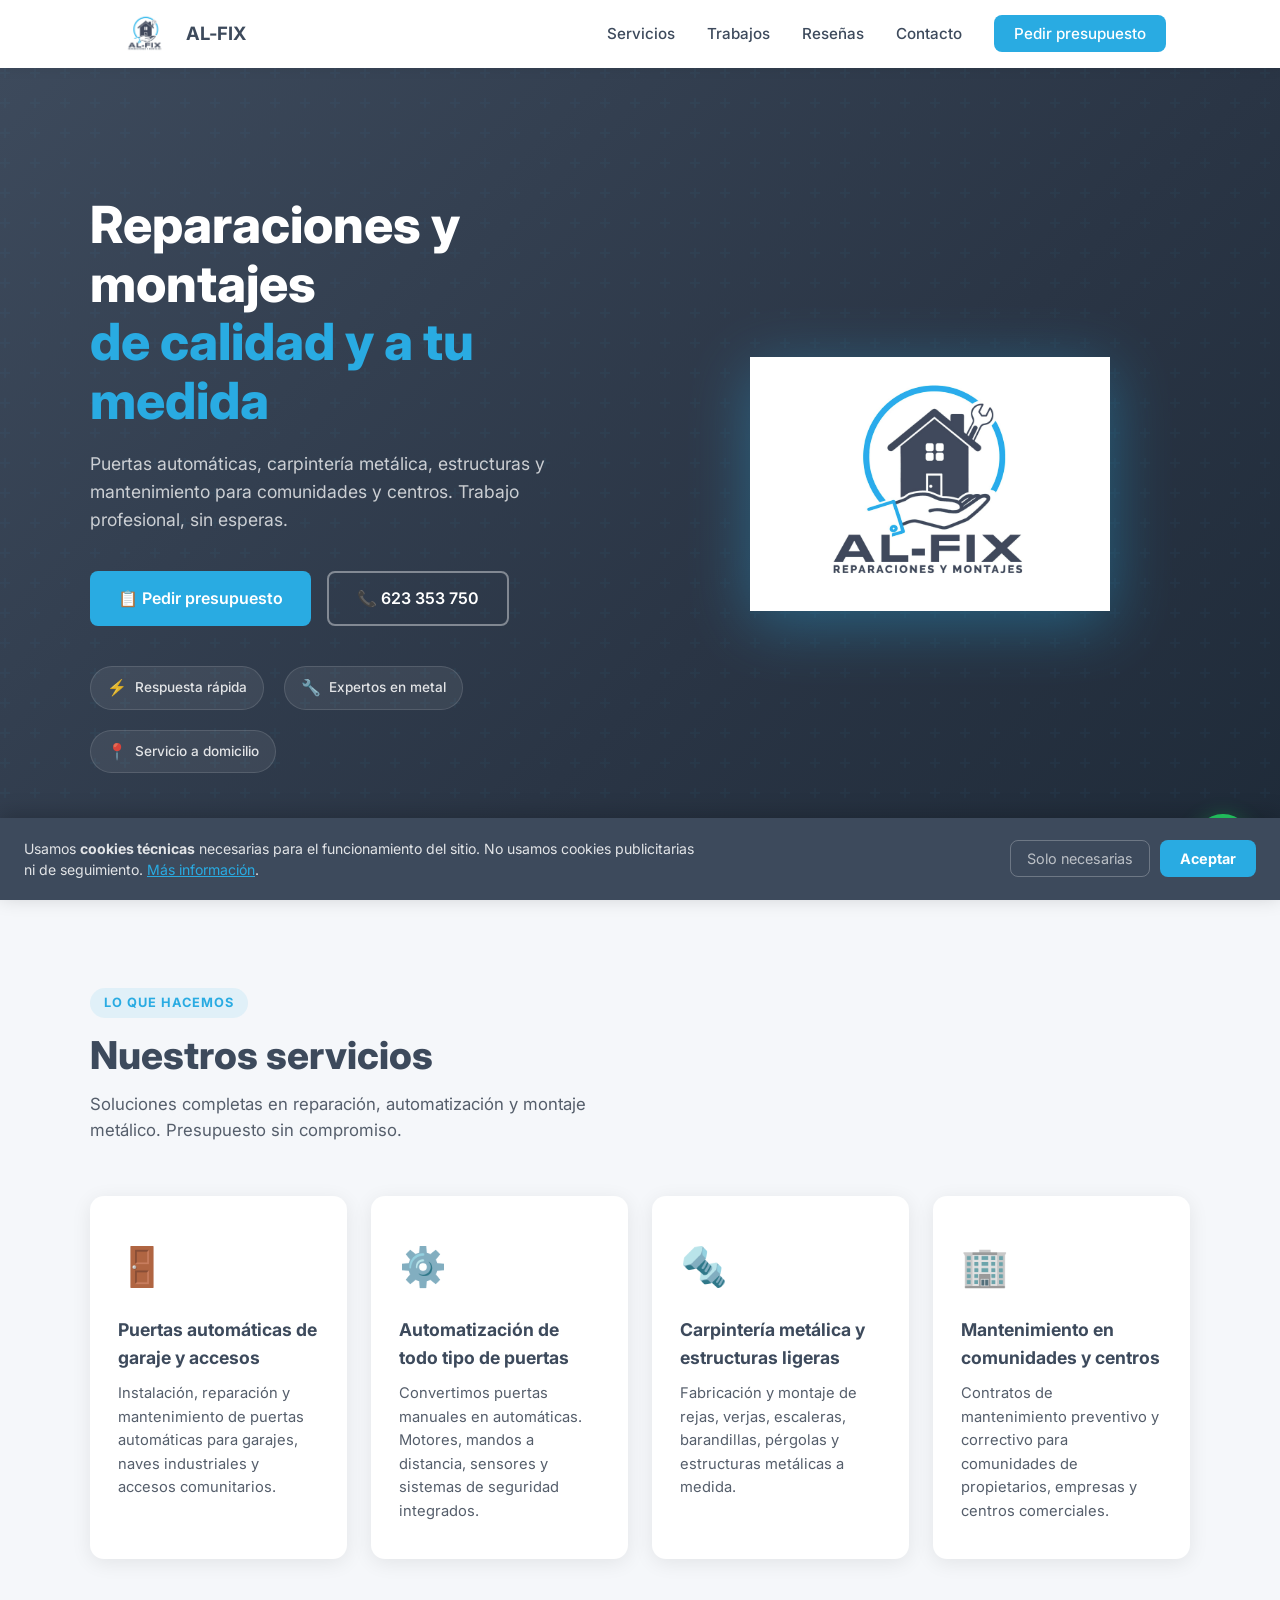
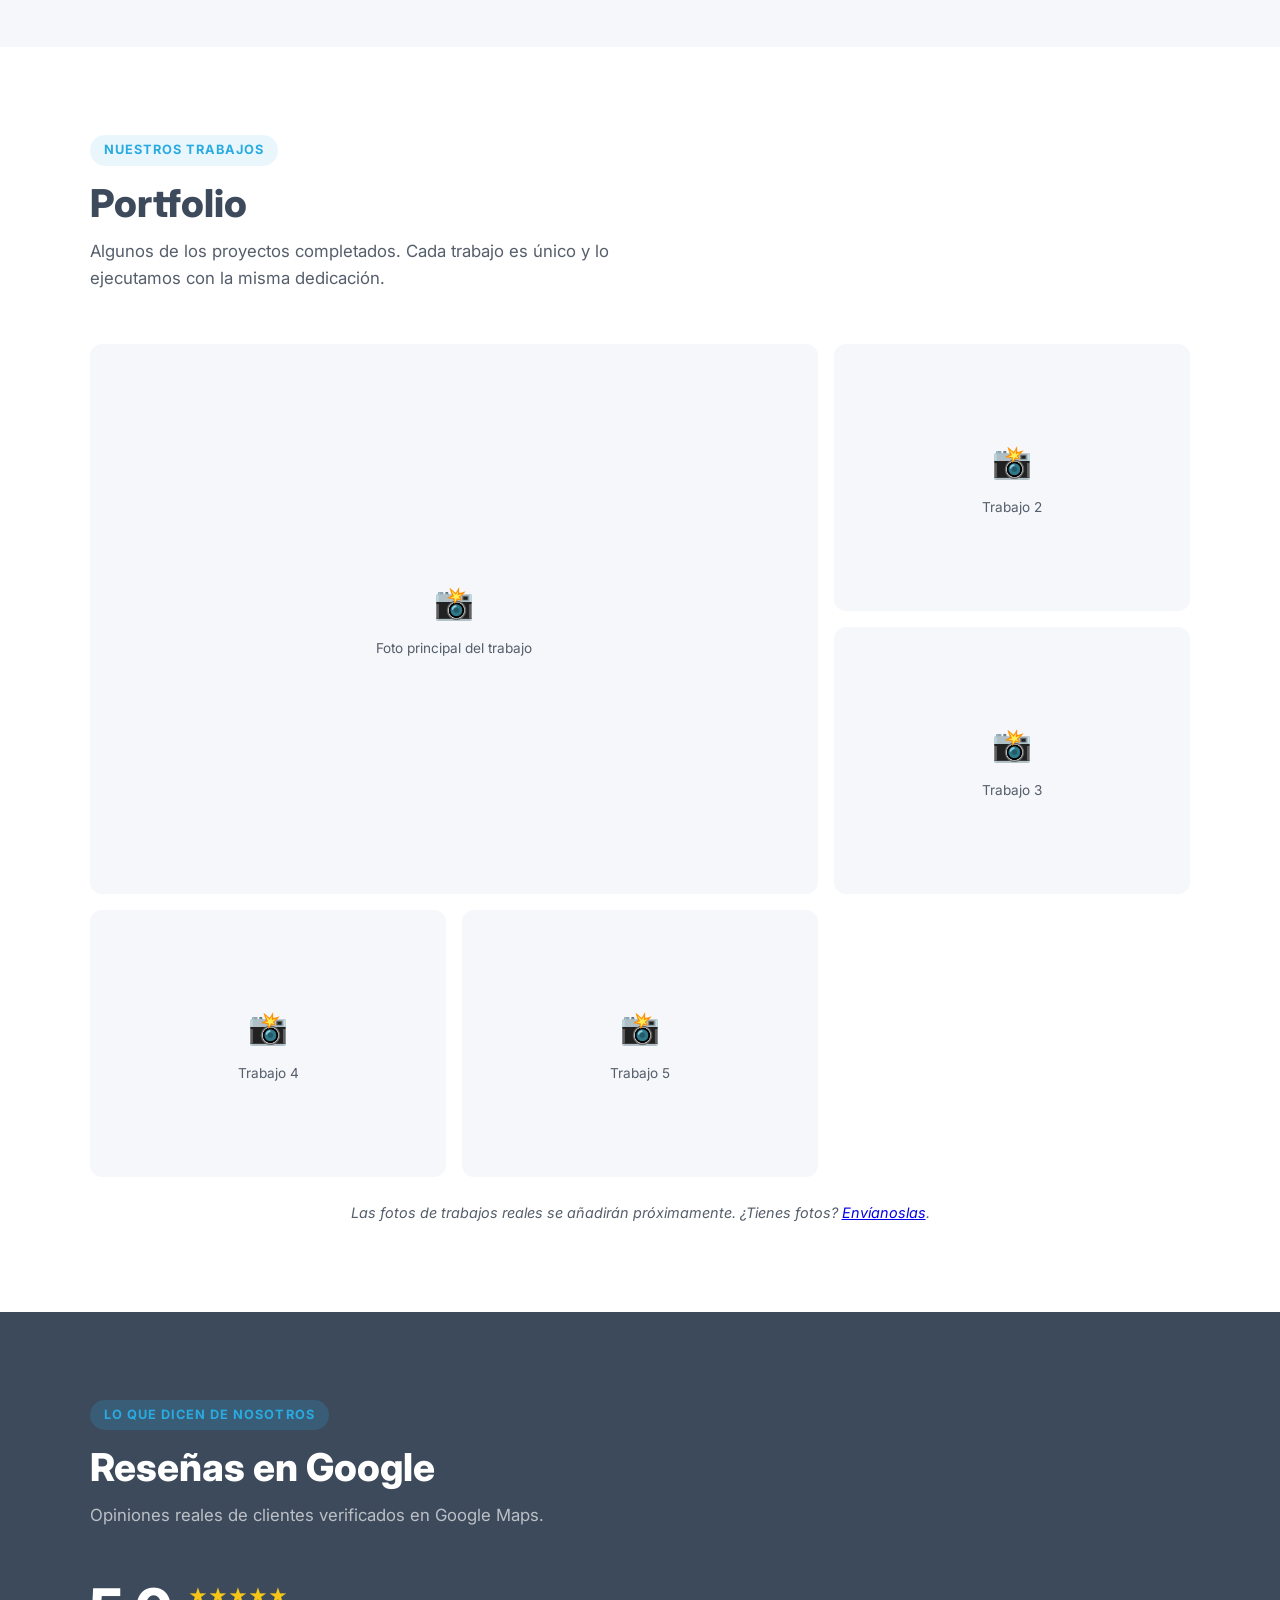
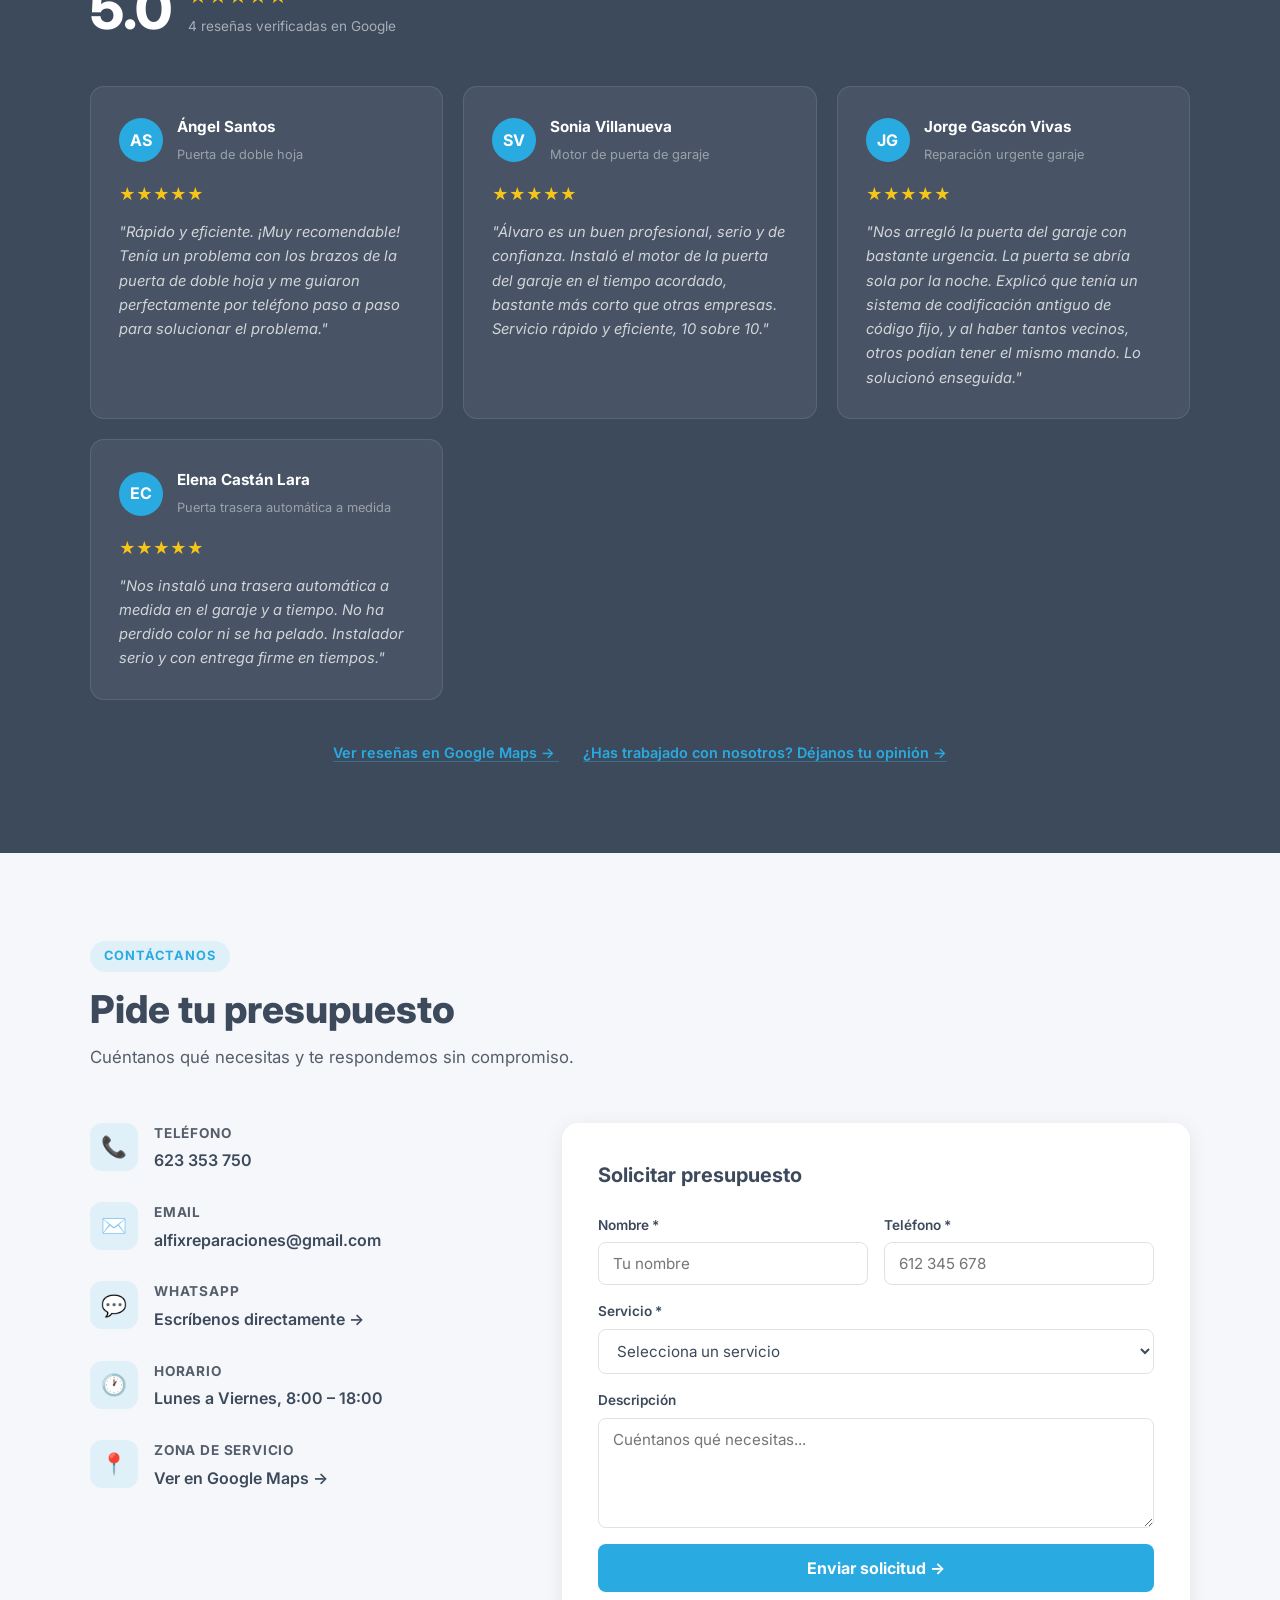
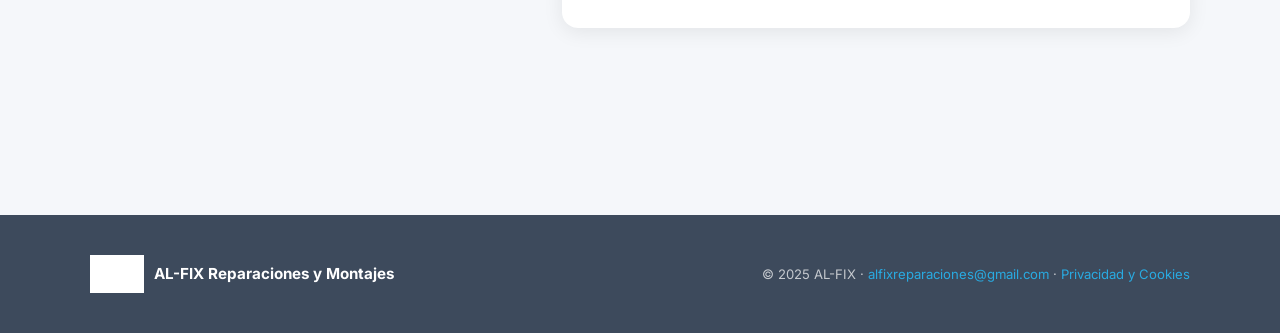
==== index.html @ b4931e74 "Add WhatsApp floating button and contact entry Botón verde flotante (bottom-right) con tooltip al ho" ====
<!DOCTYPE html>
<html lang="es">
<head>
  <meta charset="UTF-8" />
  <meta name="viewport" content="width=device-width, initial-scale=1.0" />
  <meta name="description" content="AL-FIX Reparaciones y Montajes — Puertas automáticas, carpintería metálica, automatización y mantenimiento. Servicio rápido y profesional. Llama al 623 353 750." />
  <title>AL-FIX Reparaciones y Montajes</title>

  <!-- Favicon provisional -->
  <link rel="icon" type="image/svg+xml" href="data:image/svg+xml,<svg xmlns='http://www.w3.org/2000/svg' viewBox='0 0 32 32'><rect width='32' height='32' rx='8' fill='%2329ABE2'/><text y='24' x='4' font-size='22' font-family='sans-serif' font-weight='bold' fill='white'>A</text></svg>">

  <link rel="preconnect" href="https://fonts.googleapis.com">
  <link rel="preconnect" href="https://fonts.gstatic.com" crossorigin>
  <link href="https://fonts.googleapis.com/css2?family=Inter:wght@400;500;600;700;800&display=swap" rel="stylesheet">

  <link rel="stylesheet" href="assets/css/styles.css" />
</head>
<body>

  <!-- ===================== HEADER / NAV ===================== -->
  <header>
    <nav>
      <a href="#" class="nav-logo" aria-label="AL-FIX inicio">
        <img src="assets/img/logo.png" alt="AL-FIX logo" onerror="this.style.display='none'">
        <span>AL-FIX</span>
      </a>

      <ul class="nav-links" id="navLinks" role="list">
        <li><a href="#servicios">Servicios</a></li>
        <li><a href="#galeria">Trabajos</a></li>
        <li><a href="#resenas">Reseñas</a></li>
        <li><a href="#contacto">Contacto</a></li>
        <li><a href="#contacto" class="nav-cta">Pedir presupuesto</a></li>
      </ul>

      <button class="nav-toggle" id="navToggle" aria-label="Abrir menú" aria-expanded="false">
        <span></span><span></span><span></span>
      </button>
    </nav>
  </header>

  <!-- ===================== HERO ===================== -->
  <section id="hero" aria-label="Portada">
    <div class="hero-content">
      <div class="hero-text">
        <h1>
          Reparaciones y montajes<br>
          <span>de calidad y a tu medida</span>
        </h1>
        <p>
          Puertas automáticas, carpintería metálica, estructuras y mantenimiento
          para comunidades y centros. Trabajo profesional, sin esperas.
        </p>
        <div class="hero-actions">
          <a href="#contacto" class="btn-primary">
            📋 Pedir presupuesto
          </a>
          <a href="tel:623353750" class="btn-outline">
            📞 623 353 750
          </a>
        </div>
        <div class="hero-badges">
          <div class="badge"><span class="badge-icon">⚡</span> Respuesta rápida</div>
          <div class="badge"><span class="badge-icon">🔧</span> Expertos en metal</div>
          <div class="badge"><span class="badge-icon">📍</span> Servicio a domicilio</div>
        </div>
      </div>

      <div class="hero-visual" aria-hidden="true">
        <img src="assets/img/logo.png" alt="AL-FIX Reparaciones y Montajes" class="hero-logo-img">
      </div>
    </div>
  </section>

  <!-- ===================== SERVICIOS ===================== -->
  <section id="servicios" aria-labelledby="servicios-titulo">
    <div class="section-inner">
      <span class="section-tag">Lo que hacemos</span>
      <h2 class="section-title" id="servicios-titulo">Nuestros servicios</h2>
      <p class="section-sub">
        Soluciones completas en reparación, automatización y montaje metálico.
        Presupuesto sin compromiso.
      </p>

      <div class="servicios-grid">

        <article class="servicio-card">
          <span class="servicio-icon">🚪</span>
          <h3>Puertas automáticas de garaje y accesos</h3>
          <p>Instalación, reparación y mantenimiento de puertas automáticas para garajes, naves industriales y accesos comunitarios.</p>
        </article>

        <article class="servicio-card">
          <span class="servicio-icon">⚙️</span>
          <h3>Automatización de todo tipo de puertas</h3>
          <p>Convertimos puertas manuales en automáticas. Motores, mandos a distancia, sensores y sistemas de seguridad integrados.</p>
        </article>

        <article class="servicio-card">
          <span class="servicio-icon">🔩</span>
          <h3>Carpintería metálica y estructuras ligeras</h3>
          <p>Fabricación y montaje de rejas, verjas, escaleras, barandillas, pérgolas y estructuras metálicas a medida.</p>
        </article>

        <article class="servicio-card">
          <span class="servicio-icon">🏢</span>
          <h3>Mantenimiento en comunidades y centros</h3>
          <p>Contratos de mantenimiento preventivo y correctivo para comunidades de propietarios, empresas y centros comerciales.</p>
        </article>

      </div>
    </div>
  </section>

  <!-- ===================== GALERÍA ===================== -->
  <section id="galeria" aria-labelledby="galeria-titulo">
    <div class="section-inner">
      <span class="section-tag">Nuestros trabajos</span>
      <h2 class="section-title" id="galeria-titulo">Portfolio</h2>
      <p class="section-sub">
        Algunos de los proyectos completados. Cada trabajo es único y lo ejecutamos con la misma dedicación.
      </p>

      <div class="galeria-grid">
        <!-- Slot grande -->
        <div class="galeria-item" title="Añade aquí tu foto principal">
          <div class="galeria-placeholder">
            <span>📸</span>
            Foto principal del trabajo
          </div>
        </div>
        <!-- Slots secundarios -->
        <div class="galeria-item" title="Foto de trabajo 2">
          <div class="galeria-placeholder">
            <span>📸</span>
            Trabajo 2
          </div>
        </div>
        <div class="galeria-item" title="Foto de trabajo 3">
          <div class="galeria-placeholder">
            <span>📸</span>
            Trabajo 3
          </div>
        </div>
        <div class="galeria-item" title="Foto de trabajo 4">
          <div class="galeria-placeholder">
            <span>📸</span>
            Trabajo 4
          </div>
        </div>
        <div class="galeria-item" title="Foto de trabajo 5">
          <div class="galeria-placeholder">
            <span>📸</span>
            Trabajo 5
          </div>
        </div>
      </div>

      <p class="galeria-note">
        Las fotos de trabajos reales se añadirán próximamente.
        ¿Tienes fotos? <a href="#contacto">Envíanoslas</a>.
      </p>
    </div>
  </section>

  <!-- ===================== RESEÑAS ===================== -->
  <section id="resenas" aria-labelledby="resenas-titulo">
    <div class="section-inner">
      <span class="section-tag">Lo que dicen de nosotros</span>
      <h2 class="section-title" id="resenas-titulo">Reseñas en Google</h2>
      <p class="section-sub">
        Opiniones reales de clientes verificados en Google Maps.
      </p>

      <div class="resenas-stars-header">
        <div class="resenas-score">5.0</div>
        <div class="resenas-meta">
          <div class="stars">★★★★★</div>
          <span class="resenas-count">4 reseñas verificadas en Google</span>
        </div>
      </div>

      <div class="resenas-grid">

        <article class="resena-card">
          <div class="resena-header">
            <div class="resena-avatar">AS</div>
            <div class="resena-info">
              <h4>Ángel Santos</h4>
              <span>Puerta de doble hoja</span>
            </div>
          </div>
          <div class="stars">★★★★★</div>
          <p class="resena-texto">
            "Rápido y eficiente. ¡Muy recomendable! Tenía un problema con los brazos de la puerta de doble hoja y me guiaron perfectamente por teléfono paso a paso para solucionar el problema."
          </p>
        </article>

        <article class="resena-card">
          <div class="resena-header">
            <div class="resena-avatar">SV</div>
            <div class="resena-info">
              <h4>Sonia Villanueva</h4>
              <span>Motor de puerta de garaje</span>
            </div>
          </div>
          <div class="stars">★★★★★</div>
          <p class="resena-texto">
            "Álvaro es un buen profesional, serio y de confianza. Instaló el motor de la puerta del garaje en el tiempo acordado, bastante más corto que otras empresas. Servicio rápido y eficiente, 10 sobre 10."
          </p>
        </article>

        <article class="resena-card">
          <div class="resena-header">
            <div class="resena-avatar">JG</div>
            <div class="resena-info">
              <h4>Jorge Gascón Vivas</h4>
              <span>Reparación urgente garaje</span>
            </div>
          </div>
          <div class="stars">★★★★★</div>
          <p class="resena-texto">
            "Nos arregló la puerta del garaje con bastante urgencia. La puerta se abría sola por la noche. Explicó que tenía un sistema de codificación antiguo de código fijo, y al haber tantos vecinos, otros podían tener el mismo mando. Lo solucionó enseguida."
          </p>
        </article>

        <article class="resena-card">
          <div class="resena-header">
            <div class="resena-avatar">EC</div>
            <div class="resena-info">
              <h4>Elena Castán Lara</h4>
              <span>Puerta trasera automática a medida</span>
            </div>
          </div>
          <div class="stars">★★★★★</div>
          <p class="resena-texto">
            "Nos instaló una trasera automática a medida en el garaje y a tiempo. No ha perdido color ni se ha pelado. Instalador serio y con entrega firme en tiempos."
          </p>
        </article>

      </div>

      <div class="resenas-cta">
        <a href="https://maps.app.goo.gl/YycMByynhzMeESqc8" target="_blank" rel="noopener">
          Ver reseñas en Google Maps →
        </a>
        &nbsp;&nbsp;·&nbsp;&nbsp;
        <a href="https://maps.app.goo.gl/YycMByynhzMeESqc8" target="_blank" rel="noopener">
          ¿Has trabajado con nosotros? Déjanos tu opinión →
        </a>
      </div>
    </div>
  </section>

  <!-- ===================== CONTACTO ===================== -->
  <section id="contacto" aria-labelledby="contacto-titulo">
    <div class="section-inner">
      <span class="section-tag">Contáctanos</span>
      <h2 class="section-title" id="contacto-titulo">Pide tu presupuesto</h2>
      <p class="section-sub">
        Cuéntanos qué necesitas y te respondemos sin compromiso.
      </p>

      <div class="contacto-grid">

        <!-- Info de contacto -->
        <div class="contacto-info">
          <div class="contacto-item">
            <div class="contacto-item-icon">📞</div>
            <div class="contacto-item-body">
              <h4>Teléfono</h4>
              <a href="tel:623353750">623 353 750</a>
            </div>
          </div>
          <div class="contacto-item">
            <div class="contacto-item-icon">✉️</div>
            <div class="contacto-item-body">
              <h4>Email</h4>
              <a href="mailto:alfixreparaciones@gmail.com">alfixreparaciones@gmail.com</a>
            </div>
          </div>
          <div class="contacto-item">
            <div class="contacto-item-icon">💬</div>
            <div class="contacto-item-body">
              <h4>WhatsApp</h4>
              <a href="https://wa.me/34623353750?text=Hola%2C%20me%20gustar%C3%ADa%20pedir%20un%20presupuesto" target="_blank" rel="noopener">Escríbenos directamente →</a>
            </div>
          </div>
          <div class="contacto-item">
            <div class="contacto-item-icon">🕐</div>
            <div class="contacto-item-body">
              <h4>Horario</h4>
              <p>Lunes a Viernes, 8:00 – 18:00</p>
            </div>
          </div>
          <div class="contacto-item">
            <div class="contacto-item-icon">📍</div>
            <div class="contacto-item-body">
              <h4>Zona de servicio</h4>
              <a href="https://maps.app.goo.gl/YycMByynhzMeESqc8" target="_blank" rel="noopener">Ver en Google Maps →</a>
            </div>
          </div>
          <iframe
            title="Ubicación AL-FIX"
            src="https://maps.google.com/maps?q=AL-FIX+PUERTAS+AUTOMATICAS+Y+CARPINTERIA&output=embed"
            width="100%"
            height="200"
            style="border:0; border-radius:12px; margin-top:8px;"
            allowfullscreen=""
            loading="lazy"
            referrerpolicy="no-referrer-when-downgrade">
          </iframe>
        </div>

        <!-- Formulario -->
        <form class="contacto-form" id="presupuestoForm" novalidate>
          <h3>Solicitar presupuesto</h3>

          <div class="form-row">
            <div class="form-group">
              <label for="nombre">Nombre *</label>
              <input type="text" id="nombre" name="nombre" placeholder="Tu nombre" required />
            </div>
            <div class="form-group">
              <label for="telefono">Teléfono *</label>
              <input type="tel" id="telefono" name="telefono" placeholder="612 345 678" required />
            </div>
          </div>

          <div class="form-group">
            <label for="servicio">Servicio *</label>
            <select id="servicio" name="servicio" required>
              <option value="" disabled selected>Selecciona un servicio</option>
              <option>Puertas automáticas de garaje y accesos</option>
              <option>Automatización de puertas</option>
              <option>Carpintería metálica y estructuras</option>
              <option>Mantenimiento en comunidades y centros</option>
              <option>Otro</option>
            </select>
          </div>

          <div class="form-group">
            <label for="mensaje">Descripción</label>
            <textarea id="mensaje" name="mensaje" placeholder="Cuéntanos qué necesitas..."></textarea>
          </div>

          <button type="submit" class="form-submit">
            Enviar solicitud →
          </button>
        </form>

      </div>
    </div>
  </section>

  <!-- ===================== FOOTER ===================== -->
  <footer>
    <div class="footer-inner">
      <div class="footer-brand">
        <img src="assets/img/logo.png" alt="AL-FIX logo" onerror="this.style.display='none'">
        <span>AL-FIX Reparaciones y Montajes</span>
      </div>
      <p class="footer-legal">
        © 2025 AL-FIX · <a href="mailto:alfixreparaciones@gmail.com">alfixreparaciones@gmail.com</a>
        · <a href="politica-privacidad.html">Privacidad y Cookies</a>
      </p>
    </div>
  </footer>

  <!-- Botón WhatsApp flotante -->
  <a class="whatsapp-float"
     href="https://wa.me/34623353750?text=Hola%2C%20me%20gustar%C3%ADa%20pedir%20un%20presupuesto"
     target="_blank"
     rel="noopener"
     aria-label="Contactar por WhatsApp">
    <span class="whatsapp-tooltip">Escríbenos por WhatsApp</span>
    <svg viewBox="0 0 32 32" xmlns="http://www.w3.org/2000/svg" aria-hidden="true">
      <path d="M16 .5C7.44.5.5 7.44.5 16c0 2.72.7 5.37 2.04 7.72L.5 31.5l8.06-2.01A15.46 15.46 0 0016 31.5C24.56 31.5 31.5 24.56 31.5 16S24.56.5 16 .5zm0 28.3a13.18 13.18 0 01-6.73-1.84l-.48-.29-4.79 1.2 1.23-4.65-.32-.5A13.17 13.17 0 012.7 16C2.7 9.18 8.18 3.7 16 3.7S29.3 9.18 29.3 16 23.82 28.8 16 28.8zm7.24-9.87c-.4-.2-2.34-1.15-2.7-1.28-.37-.14-.63-.2-.9.2-.26.4-1.02 1.28-1.25 1.55-.23.26-.46.29-.85.1-.4-.2-1.67-.62-3.18-1.97-1.18-1.05-1.97-2.34-2.2-2.74-.23-.4-.02-.61.17-.81.18-.18.4-.46.6-.69.2-.23.26-.4.4-.66.13-.26.07-.5-.03-.69-.1-.2-.9-2.16-1.23-2.96-.32-.78-.65-.67-.9-.68h-.76c-.26 0-.69.1-1.06.5-.36.4-1.38 1.35-1.38 3.3s1.41 3.83 1.61 4.09c.2.27 2.78 4.25 6.74 5.96.94.4 1.68.65 2.25.83.95.3 1.81.26 2.49.16.76-.11 2.34-.96 2.67-1.88.33-.93.33-1.72.23-1.88-.1-.17-.36-.27-.75-.47z"/>
    </svg>
  </a>

  <!-- Banner de cookies -->
  <div class="cookie-banner" id="cookieBanner" role="dialog" aria-label="Aviso de cookies">
    <p>
      Usamos <strong>cookies técnicas</strong> necesarias para el funcionamiento del sitio.
      No usamos cookies publicitarias ni de seguimiento.
      <a href="politica-privacidad.html">Más información</a>.
    </p>
    <div class="cookie-actions">
      <button class="cookie-reject" id="cookieReject">Solo necesarias</button>
      <button class="cookie-accept" id="cookieAccept">Aceptar</button>
    </div>
  </div>

  <script src="assets/js/main.js"></script>
</body>
</html>
---- assets/css/styles.css ----
/* ===========================
   AL-FIX — Estilos globales
   Paleta: Azul #29ABE2 | Marino #3D4A5C | Blanco #FFFFFF
   =========================== */

*, *::before, *::after {
  box-sizing: border-box;
  margin: 0;
  padding: 0;
}

:root {
  --azul:    #29ABE2;
  --marino:  #3D4A5C;
  --blanco:  #FFFFFF;
  --gris-bg: #F5F7FA;
  --gris-tx: #555E6B;
  --radio:   8px;
  --sombra:  0 4px 20px rgba(0,0,0,.08);
  --trans:   .25s ease;
}

html { scroll-behavior: smooth; }

body {
  font-family: 'Inter', 'Segoe UI', sans-serif;
  color: var(--marino);
  background: var(--blanco);
  line-height: 1.6;
}

/* --- NAV --- */
header {
  position: sticky;
  top: 0;
  z-index: 100;
  background: var(--blanco);
  box-shadow: 0 2px 12px rgba(0,0,0,.06);
}

nav {
  max-width: 1100px;
  margin: 0 auto;
  padding: 0 24px;
  height: 68px;
  display: flex;
  align-items: center;
  justify-content: space-between;
}

.nav-logo {
  display: flex;
  align-items: center;
  gap: 10px;
  text-decoration: none;
}

.nav-logo img {
  height: 44px;
  width: auto;
}

.nav-logo span {
  font-size: 1.15rem;
  font-weight: 700;
  color: var(--marino);
  letter-spacing: -.3px;
}

.nav-links {
  list-style: none;
  display: flex;
  gap: 32px;
}

.nav-links a {
  text-decoration: none;
  color: var(--marino);
  font-size: .95rem;
  font-weight: 500;
  transition: color var(--trans);
}

.nav-links a:hover { color: var(--azul); }

.nav-cta {
  background: var(--azul);
  color: var(--blanco) !important;
  padding: 9px 20px;
  border-radius: var(--radio);
  transition: background var(--trans), transform var(--trans) !important;
}

.nav-cta:hover {
  background: #1d95cc !important;
  transform: translateY(-1px);
}

/* Hamburger */
.nav-toggle {
  display: none;
  flex-direction: column;
  gap: 5px;
  cursor: pointer;
  background: none;
  border: none;
  padding: 4px;
}

.nav-toggle span {
  display: block;
  width: 24px;
  height: 2px;
  background: var(--marino);
  border-radius: 2px;
  transition: var(--trans);
}

/* --- HERO --- */
#hero {
  min-height: calc(100vh - 68px);
  background: linear-gradient(135deg, var(--marino) 0%, #2a3545 60%, #1e2a38 100%);
  display: flex;
  align-items: center;
  padding: 80px 24px;
  position: relative;
  overflow: hidden;
}

#hero::before {
  content: '';
  position: absolute;
  inset: 0;
  background: url("data:image/svg+xml,%3Csvg width='60' height='60' viewBox='0 0 60 60' xmlns='http://www.w3.org/2000/svg'%3E%3Cg fill='none' fill-rule='evenodd'%3E%3Cg fill='%2329ABE2' fill-opacity='0.04'%3E%3Cpath d='M36 34v-4h-2v4h-4v2h4v4h2v-4h4v-2h-4zm0-30V0h-2v4h-4v2h4v4h2V6h4V4h-4zM6 34v-4H4v4H0v2h4v4h2v-4h4v-2H6zM6 4V0H4v4H0v2h4v4h2V6h4V4H6z'/%3E%3C/g%3E%3C/g%3E%3C/svg%3E");
}

.hero-content {
  max-width: 1100px;
  margin: 0 auto;
  width: 100%;
  display: grid;
  grid-template-columns: 1fr 1fr;
  align-items: center;
  gap: 60px;
  position: relative;
}

.hero-text h1 {
  font-size: clamp(2rem, 4vw, 3.2rem);
  font-weight: 800;
  color: var(--blanco);
  line-height: 1.15;
  margin-bottom: 20px;
}

.hero-text h1 span { color: var(--azul); }

.hero-text p {
  font-size: 1.1rem;
  color: rgba(255,255,255,.75);
  margin-bottom: 36px;
  max-width: 480px;
}

.hero-actions {
  display: flex;
  gap: 16px;
  flex-wrap: wrap;
}

.btn-primary {
  background: var(--azul);
  color: var(--blanco);
  padding: 14px 28px;
  border-radius: var(--radio);
  text-decoration: none;
  font-weight: 600;
  font-size: 1rem;
  transition: background var(--trans), transform var(--trans);
  display: inline-flex;
  align-items: center;
  gap: 8px;
}

.btn-primary:hover { background: #1d95cc; transform: translateY(-2px); }

.btn-outline {
  background: transparent;
  color: var(--blanco);
  padding: 13px 28px;
  border-radius: var(--radio);
  text-decoration: none;
  font-weight: 600;
  font-size: 1rem;
  border: 2px solid rgba(255,255,255,.4);
  transition: border-color var(--trans), transform var(--trans);
  display: inline-flex;
  align-items: center;
  gap: 8px;
}

.btn-outline:hover { border-color: var(--azul); transform: translateY(-2px); }

.hero-badges {
  display: flex;
  gap: 20px;
  margin-top: 40px;
  flex-wrap: wrap;
}

.badge {
  display: flex;
  align-items: center;
  gap: 8px;
  background: rgba(255,255,255,.07);
  border: 1px solid rgba(255,255,255,.12);
  border-radius: 40px;
  padding: 8px 16px;
  color: rgba(255,255,255,.85);
  font-size: .85rem;
  font-weight: 500;
}

.badge-icon { font-size: 1rem; }

.hero-visual {
  display: flex;
  justify-content: center;
  align-items: center;
}

.hero-logo-img {
  width: 100%;
  max-width: 360px;
  height: auto;
  /* elimina el fondo blanco del PNG mezclándolo con el fondo marino */
  mix-blend-mode: lighten;
  filter: drop-shadow(0 12px 32px rgba(41,171,226,.4));
}

/* --- SECCIONES comunes --- */
section { padding: 88px 24px; }

.section-inner {
  max-width: 1100px;
  margin: 0 auto;
}

.section-tag {
  display: inline-block;
  background: rgba(41,171,226,.1);
  color: var(--azul);
  font-size: .8rem;
  font-weight: 700;
  letter-spacing: .08em;
  text-transform: uppercase;
  padding: 5px 14px;
  border-radius: 40px;
  margin-bottom: 14px;
}

.section-title {
  font-size: clamp(1.6rem, 3vw, 2.4rem);
  font-weight: 800;
  color: var(--marino);
  margin-bottom: 12px;
  line-height: 1.2;
}

.section-sub {
  color: var(--gris-tx);
  font-size: 1.05rem;
  max-width: 560px;
  margin-bottom: 52px;
}

/* --- SERVICIOS --- */
#servicios { background: var(--gris-bg); }

.servicios-grid {
  display: grid;
  grid-template-columns: repeat(auto-fit, minmax(240px, 1fr));
  gap: 24px;
}

.servicio-card {
  background: var(--blanco);
  border-radius: 14px;
  padding: 36px 28px;
  box-shadow: var(--sombra);
  transition: transform var(--trans), box-shadow var(--trans);
  border-top: 4px solid transparent;
}

.servicio-card:hover {
  transform: translateY(-6px);
  box-shadow: 0 12px 32px rgba(41,171,226,.15);
  border-top-color: var(--azul);
}

.servicio-icon {
  font-size: 2.4rem;
  margin-bottom: 18px;
  display: block;
}

.servicio-card h3 {
  font-size: 1.1rem;
  font-weight: 700;
  color: var(--marino);
  margin-bottom: 10px;
}

.servicio-card p {
  font-size: .92rem;
  color: var(--gris-tx);
  line-height: 1.6;
}

/* --- GALERÍA --- */
#galeria { background: var(--blanco); }

.galeria-grid {
  display: grid;
  grid-template-columns: repeat(3, 1fr);
  grid-template-rows: auto auto;
  gap: 16px;
}

.galeria-item {
  border-radius: 12px;
  overflow: hidden;
  position: relative;
  aspect-ratio: 4/3;
  background: var(--gris-bg);
  cursor: pointer;
}

.galeria-item:first-child {
  grid-column: span 2;
  grid-row: span 2;
  aspect-ratio: auto;
}

.galeria-placeholder {
  width: 100%;
  height: 100%;
  min-height: 200px;
  display: flex;
  flex-direction: column;
  align-items: center;
  justify-content: center;
  gap: 10px;
  color: var(--gris-tx);
  font-size: .85rem;
  transition: background var(--trans);
}

.galeria-item:hover .galeria-placeholder { background: #e9ecf0; }

.galeria-placeholder span { font-size: 2rem; }

.galeria-note {
  margin-top: 24px;
  text-align: center;
  color: var(--gris-tx);
  font-size: .9rem;
  font-style: italic;
}

/* --- RESEÑAS --- */
#resenas { background: var(--marino); }

#resenas .section-tag {
  background: rgba(41,171,226,.2);
  color: var(--azul);
}

#resenas .section-title { color: var(--blanco); }
#resenas .section-sub   { color: rgba(255,255,255,.65); }

.resenas-stars-header {
  display: flex;
  align-items: center;
  gap: 16px;
  margin-bottom: 48px;
  flex-wrap: wrap;
}

.resenas-score {
  font-size: 3.5rem;
  font-weight: 800;
  color: var(--blanco);
  line-height: 1;
}

.resenas-meta { display: flex; flex-direction: column; gap: 4px; }

.stars {
  display: flex;
  gap: 3px;
  color: #F5C518;
  font-size: 1.2rem;
}

.resenas-count { color: rgba(255,255,255,.55); font-size: .85rem; }

.resenas-grid {
  display: grid;
  grid-template-columns: repeat(auto-fit, minmax(280px, 1fr));
  gap: 20px;
}

.resena-card {
  background: rgba(255,255,255,.06);
  border: 1px solid rgba(255,255,255,.1);
  border-radius: 14px;
  padding: 28px;
  transition: background var(--trans), transform var(--trans);
}

.resena-card:hover {
  background: rgba(255,255,255,.1);
  transform: translateY(-4px);
}

.resena-header {
  display: flex;
  align-items: center;
  gap: 14px;
  margin-bottom: 16px;
}

.resena-avatar {
  width: 44px;
  height: 44px;
  border-radius: 50%;
  background: var(--azul);
  display: flex;
  align-items: center;
  justify-content: center;
  font-weight: 700;
  font-size: 1rem;
  color: var(--blanco);
  flex-shrink: 0;
}

.resena-info h4 {
  font-size: .95rem;
  font-weight: 700;
  color: var(--blanco);
  margin-bottom: 2px;
}

.resena-info span {
  font-size: .8rem;
  color: rgba(255,255,255,.45);
}

.resena-card .stars { margin-bottom: 12px; font-size: 1rem; }

.resena-texto {
  font-size: .92rem;
  color: rgba(255,255,255,.75);
  line-height: 1.65;
  font-style: italic;
}

.resenas-cta {
  margin-top: 40px;
  text-align: center;
}

.resenas-cta a {
  color: var(--azul);
  font-size: .9rem;
  font-weight: 600;
  text-decoration: none;
  border-bottom: 1px solid rgba(41,171,226,.4);
  transition: border-color var(--trans);
}

.resenas-cta a:hover { border-color: var(--azul); }

.google-map-wrap {
  border-radius: 14px;
  overflow: hidden;
  margin-bottom: 28px;
  box-shadow: var(--sombra);
}

/* --- CONTACTO --- */
#contacto { background: var(--gris-bg); }

.contacto-grid {
  display: grid;
  grid-template-columns: 1fr 1fr;
  gap: 60px;
  align-items: start;
}

.contacto-info { display: flex; flex-direction: column; gap: 28px; }

.contacto-item {
  display: flex;
  gap: 16px;
  align-items: flex-start;
}

.contacto-item-icon {
  width: 48px;
  height: 48px;
  border-radius: 12px;
  background: rgba(41,171,226,.1);
  display: flex;
  align-items: center;
  justify-content: center;
  font-size: 1.3rem;
  flex-shrink: 0;
}

.contacto-item-body h4 {
  font-size: .85rem;
  font-weight: 700;
  text-transform: uppercase;
  letter-spacing: .06em;
  color: var(--gris-tx);
  margin-bottom: 4px;
}

.contacto-item-body a,
.contacto-item-body p {
  font-size: 1rem;
  font-weight: 600;
  color: var(--marino);
  text-decoration: none;
  transition: color var(--trans);
}

.contacto-item-body a:hover { color: var(--azul); }

/* Formulario */
.contacto-form {
  background: var(--blanco);
  border-radius: 16px;
  padding: 36px;
  box-shadow: var(--sombra);
}

.contacto-form h3 {
  font-size: 1.25rem;
  font-weight: 700;
  margin-bottom: 24px;
  color: var(--marino);
}

.form-row {
  display: grid;
  grid-template-columns: 1fr 1fr;
  gap: 16px;
}

.form-group {
  display: flex;
  flex-direction: column;
  gap: 6px;
  margin-bottom: 16px;
}

.form-group label {
  font-size: .85rem;
  font-weight: 600;
  color: var(--marino);
}

.form-group input,
.form-group select,
.form-group textarea {
  padding: 11px 14px;
  border: 1.5px solid #DDE1E8;
  border-radius: var(--radio);
  font-size: .95rem;
  font-family: inherit;
  color: var(--marino);
  transition: border-color var(--trans);
  background: var(--blanco);
}

.form-group input:focus,
.form-group select:focus,
.form-group textarea:focus {
  outline: none;
  border-color: var(--azul);
  box-shadow: 0 0 0 3px rgba(41,171,226,.12);
}

.form-group textarea { resize: vertical; min-height: 110px; }

.form-submit {
  width: 100%;
  padding: 14px;
  background: var(--azul);
  color: var(--blanco);
  font-size: 1rem;
  font-weight: 700;
  font-family: inherit;
  border: none;
  border-radius: var(--radio);
  cursor: pointer;
  transition: background var(--trans), transform var(--trans);
}

.form-submit:hover { background: #1d95cc; transform: translateY(-1px); }

/* --- BOTÓN WHATSAPP FLOTANTE --- */
.whatsapp-float {
  position: fixed;
  bottom: 28px;
  right: 28px;
  z-index: 998;
  width: 58px;
  height: 58px;
  background: #25D366;
  border-radius: 50%;
  display: flex;
  align-items: center;
  justify-content: center;
  box-shadow: 0 4px 20px rgba(37,211,102,.45);
  text-decoration: none;
  transition: transform var(--trans), box-shadow var(--trans);
}

.whatsapp-float:hover {
  transform: scale(1.1);
  box-shadow: 0 6px 28px rgba(37,211,102,.6);
}

.whatsapp-float svg {
  width: 32px;
  height: 32px;
  fill: #fff;
}

.whatsapp-tooltip {
  position: absolute;
  right: 68px;
  background: var(--marino);
  color: #fff;
  font-size: .8rem;
  font-weight: 600;
  white-space: nowrap;
  padding: 6px 12px;
  border-radius: 6px;
  opacity: 0;
  pointer-events: none;
  transition: opacity var(--trans);
}

.whatsapp-float:hover .whatsapp-tooltip { opacity: 1; }

/* --- BANNER COOKIES --- */
.cookie-banner {
  position: fixed;
  bottom: 0;
  left: 0;
  right: 0;
  z-index: 999;
  background: var(--marino);
  color: rgba(255,255,255,.85);
  padding: 20px 24px;
  display: flex;
  align-items: center;
  justify-content: space-between;
  gap: 20px;
  flex-wrap: wrap;
  box-shadow: 0 -4px 20px rgba(0,0,0,.2);
  transform: translateY(0);
  transition: transform .4s ease;
}

.cookie-banner.hidden { transform: translateY(110%); }

.cookie-banner p {
  font-size: .88rem;
  line-height: 1.5;
  max-width: 680px;
  flex: 1;
}

.cookie-banner a { color: var(--azul); }

.cookie-actions { display: flex; gap: 10px; flex-shrink: 0; }

.cookie-accept {
  background: var(--azul);
  color: var(--blanco);
  border: none;
  border-radius: var(--radio);
  padding: 9px 20px;
  font-size: .9rem;
  font-weight: 700;
  font-family: inherit;
  cursor: pointer;
  transition: background var(--trans);
}

.cookie-accept:hover { background: #1d95cc; }

.cookie-reject {
  background: transparent;
  color: rgba(255,255,255,.65);
  border: 1px solid rgba(255,255,255,.25);
  border-radius: var(--radio);
  padding: 9px 16px;
  font-size: .9rem;
  font-family: inherit;
  cursor: pointer;
  transition: border-color var(--trans);
}

.cookie-reject:hover { border-color: rgba(255,255,255,.6); }

/* --- FOOTER --- */
footer {
  background: var(--marino);
  color: rgba(255,255,255,.7);
  padding: 40px 24px;
}

.footer-inner {
  max-width: 1100px;
  margin: 0 auto;
  display: flex;
  justify-content: space-between;
  align-items: center;
  flex-wrap: wrap;
  gap: 20px;
}

.footer-brand {
  display: flex;
  align-items: center;
  gap: 10px;
}

.footer-brand img { height: 38px; filter: brightness(0) invert(1); }
.footer-brand span { color: var(--blanco); font-weight: 700; font-size: .95rem; }

.footer-legal { font-size: .82rem; }
.footer-legal a { color: var(--azul); text-decoration: none; }

/* --- RESPONSIVE --- */
@media (max-width: 768px) {
  .resenas-grid { grid-template-columns: 1fr; }

  .nav-links { display: none; flex-direction: column; }
  .nav-links.open {
    display: flex;
    position: absolute;
    top: 68px;
    left: 0; right: 0;
    background: var(--blanco);
    padding: 20px 24px;
    box-shadow: 0 8px 20px rgba(0,0,0,.08);
    gap: 20px;
  }
  .nav-toggle { display: flex; }

  .hero-content { grid-template-columns: 1fr; text-align: center; gap: 40px; }
  .hero-actions { justify-content: center; }
  .hero-badges { justify-content: center; }
  .hero-visual { display: none; }

  .galeria-grid { grid-template-columns: 1fr 1fr; }
  .galeria-item:first-child { grid-column: span 2; grid-row: span 1; }

  .contacto-grid { grid-template-columns: 1fr; gap: 40px; }
  .form-row { grid-template-columns: 1fr; }

  .footer-inner { flex-direction: column; text-align: center; }
}

@media (max-width: 480px) {
  section { padding: 60px 16px; }
  .galeria-grid { grid-template-columns: 1fr; }
  .galeria-item:first-child { grid-column: span 1; }
}
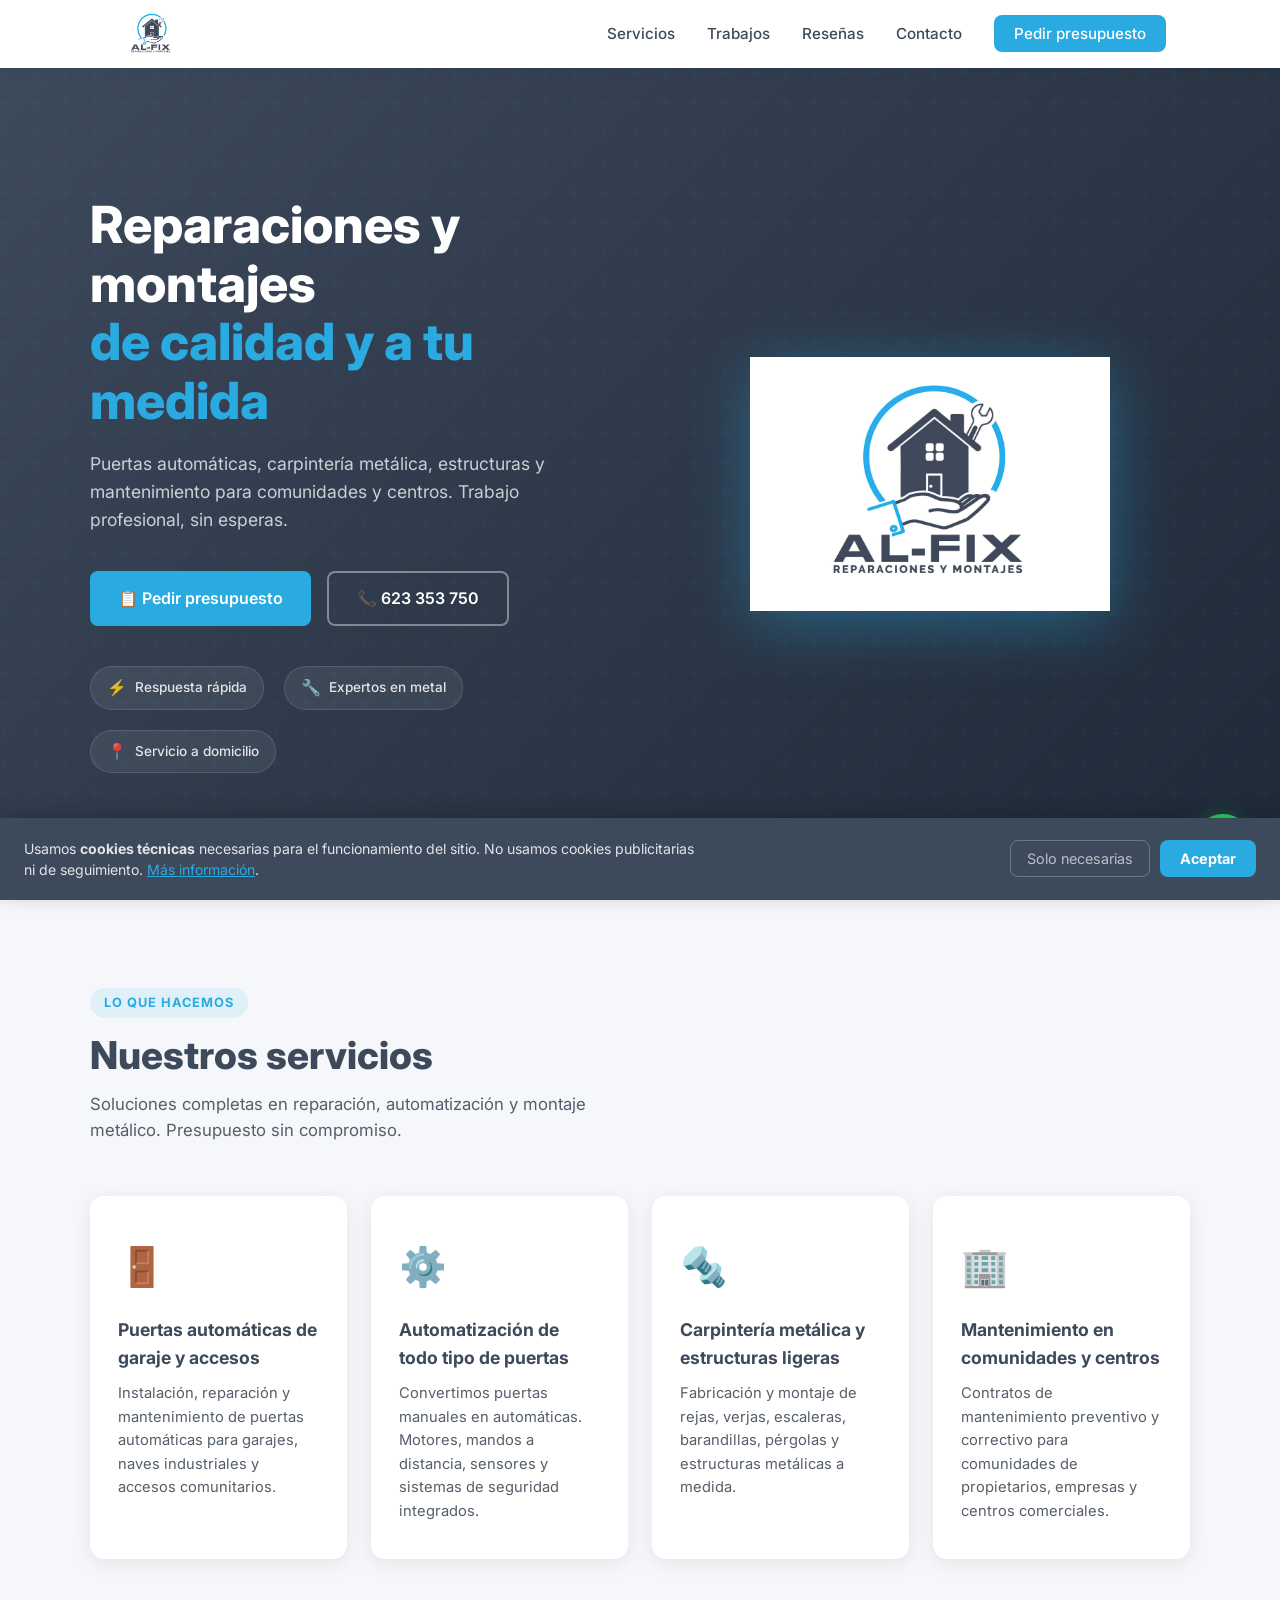
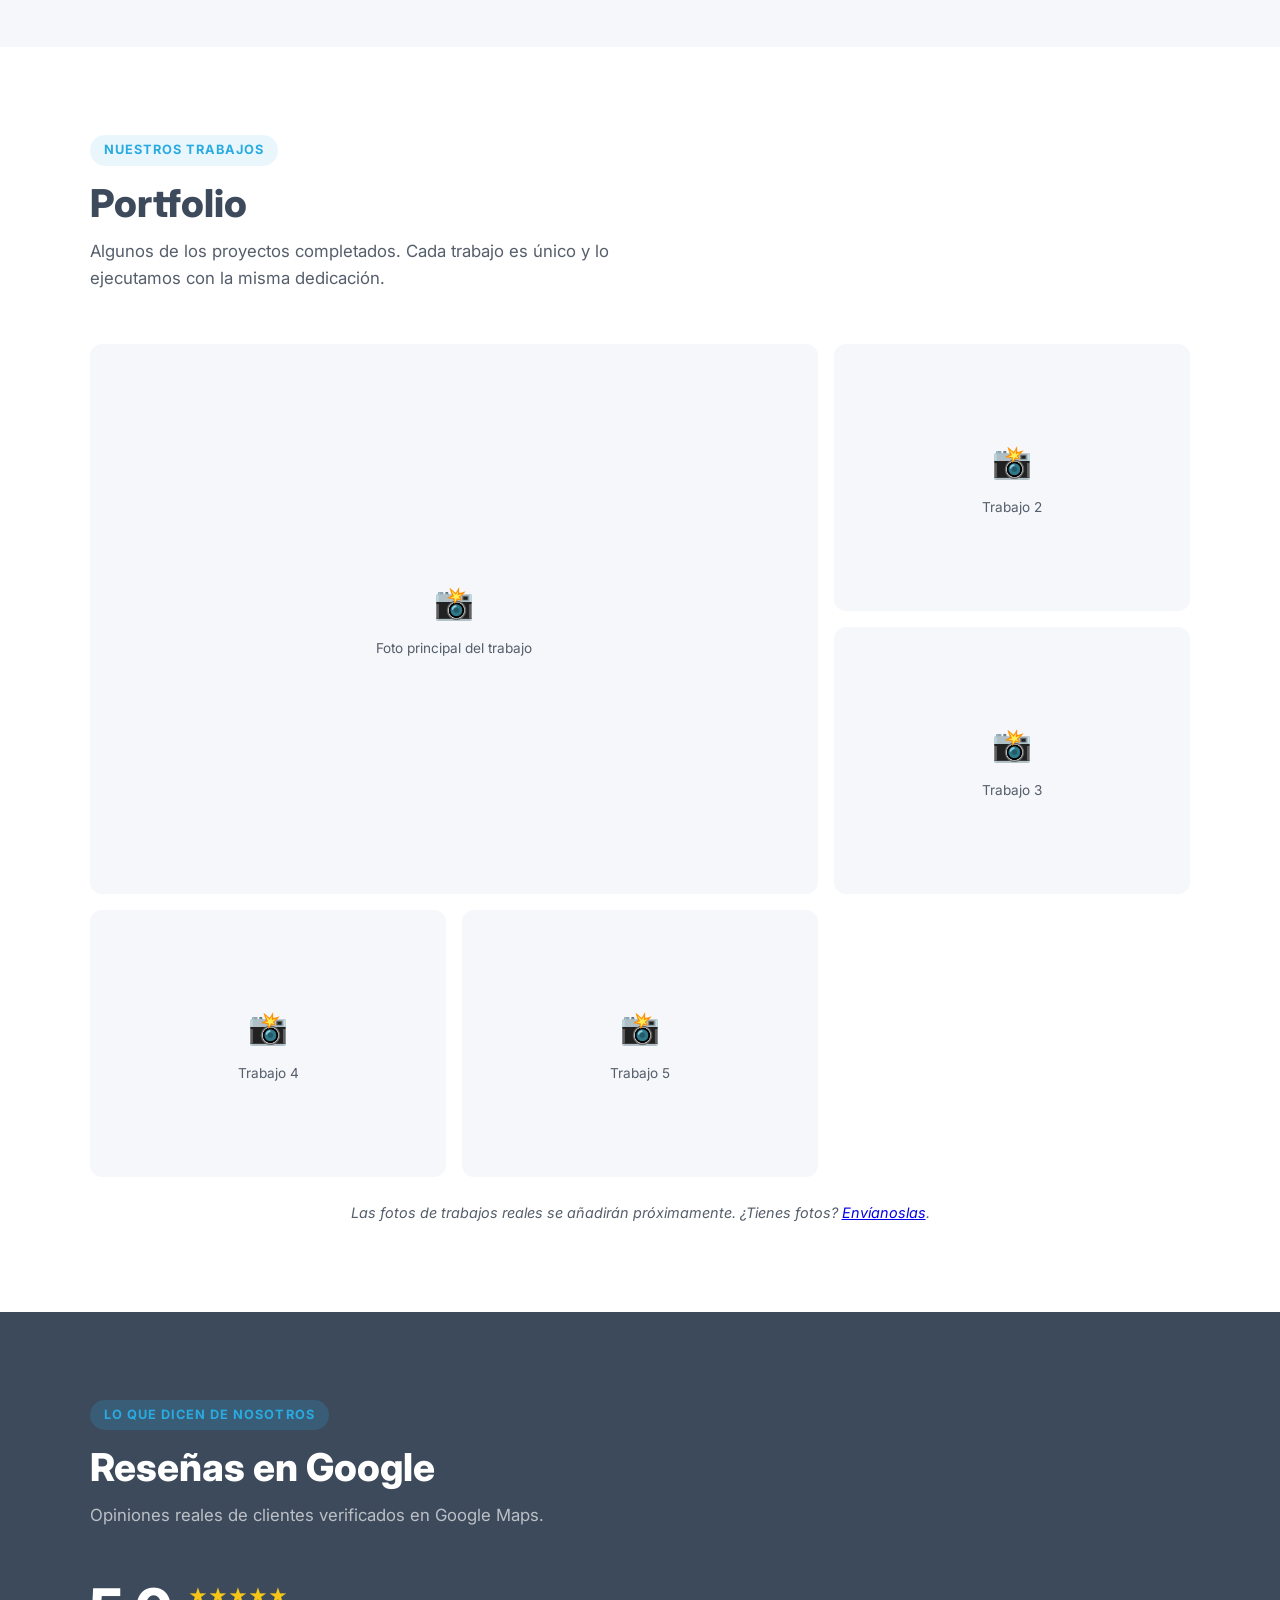
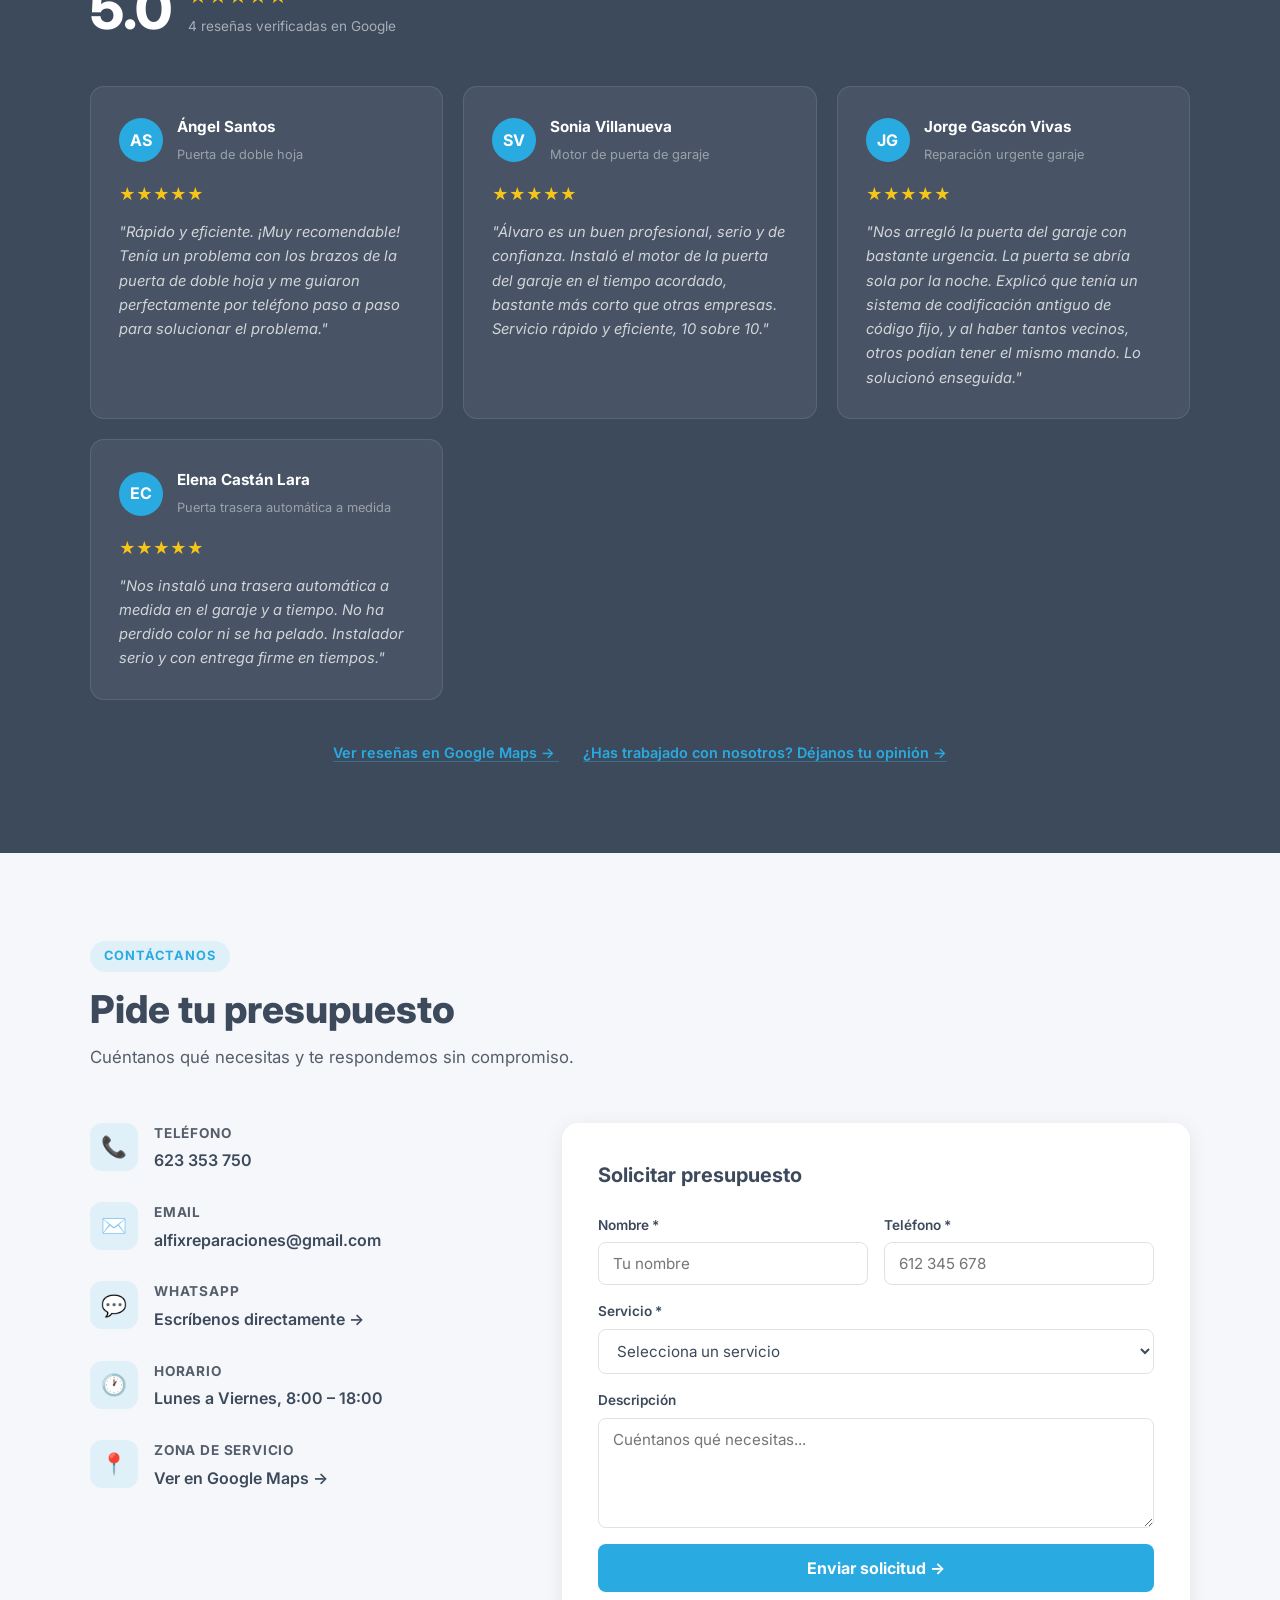
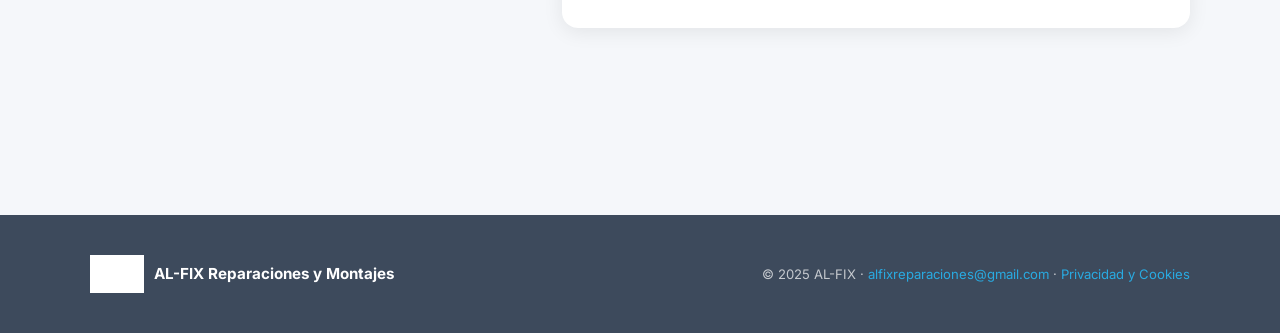
==== commit 22089c44: "Remove redundant AL-FIX text from nav logo, increase logo height to 52px Co-Authored-By: Claude Sonn" ====
--- a/index.html
+++ b/index.html
@@ -22,7 +22,6 @@
     <nav>
       <a href="#" class="nav-logo" aria-label="AL-FIX inicio">
         <img src="assets/img/logo.png" alt="AL-FIX logo" onerror="this.style.display='none'">
-        <span>AL-FIX</span>
       </a>
 
       <ul class="nav-links" id="navLinks" role="list">
--- a/assets/css/styles.css
+++ b/assets/css/styles.css
@@ -56,7 +56,7 @@
 }
 
 .nav-logo img {
-  height: 44px;
+  height: 52px;
   width: auto;
 }
 
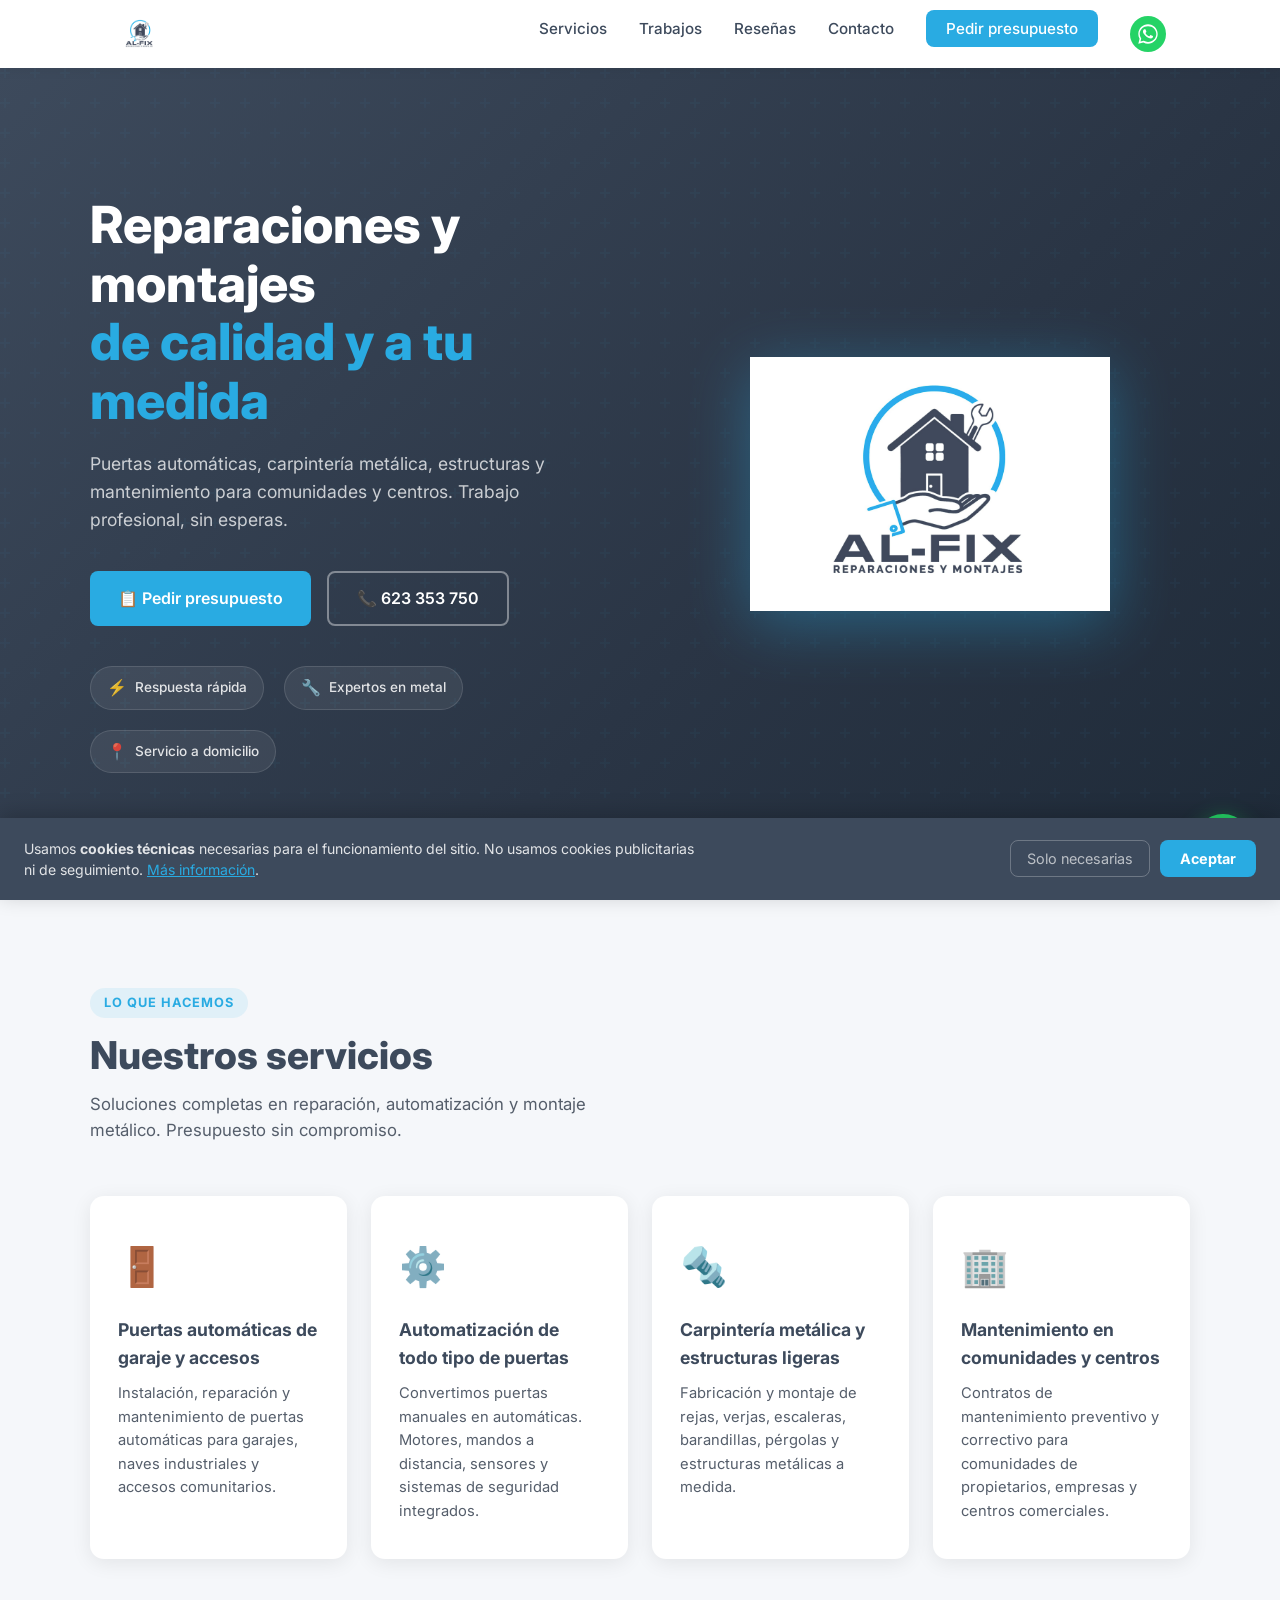
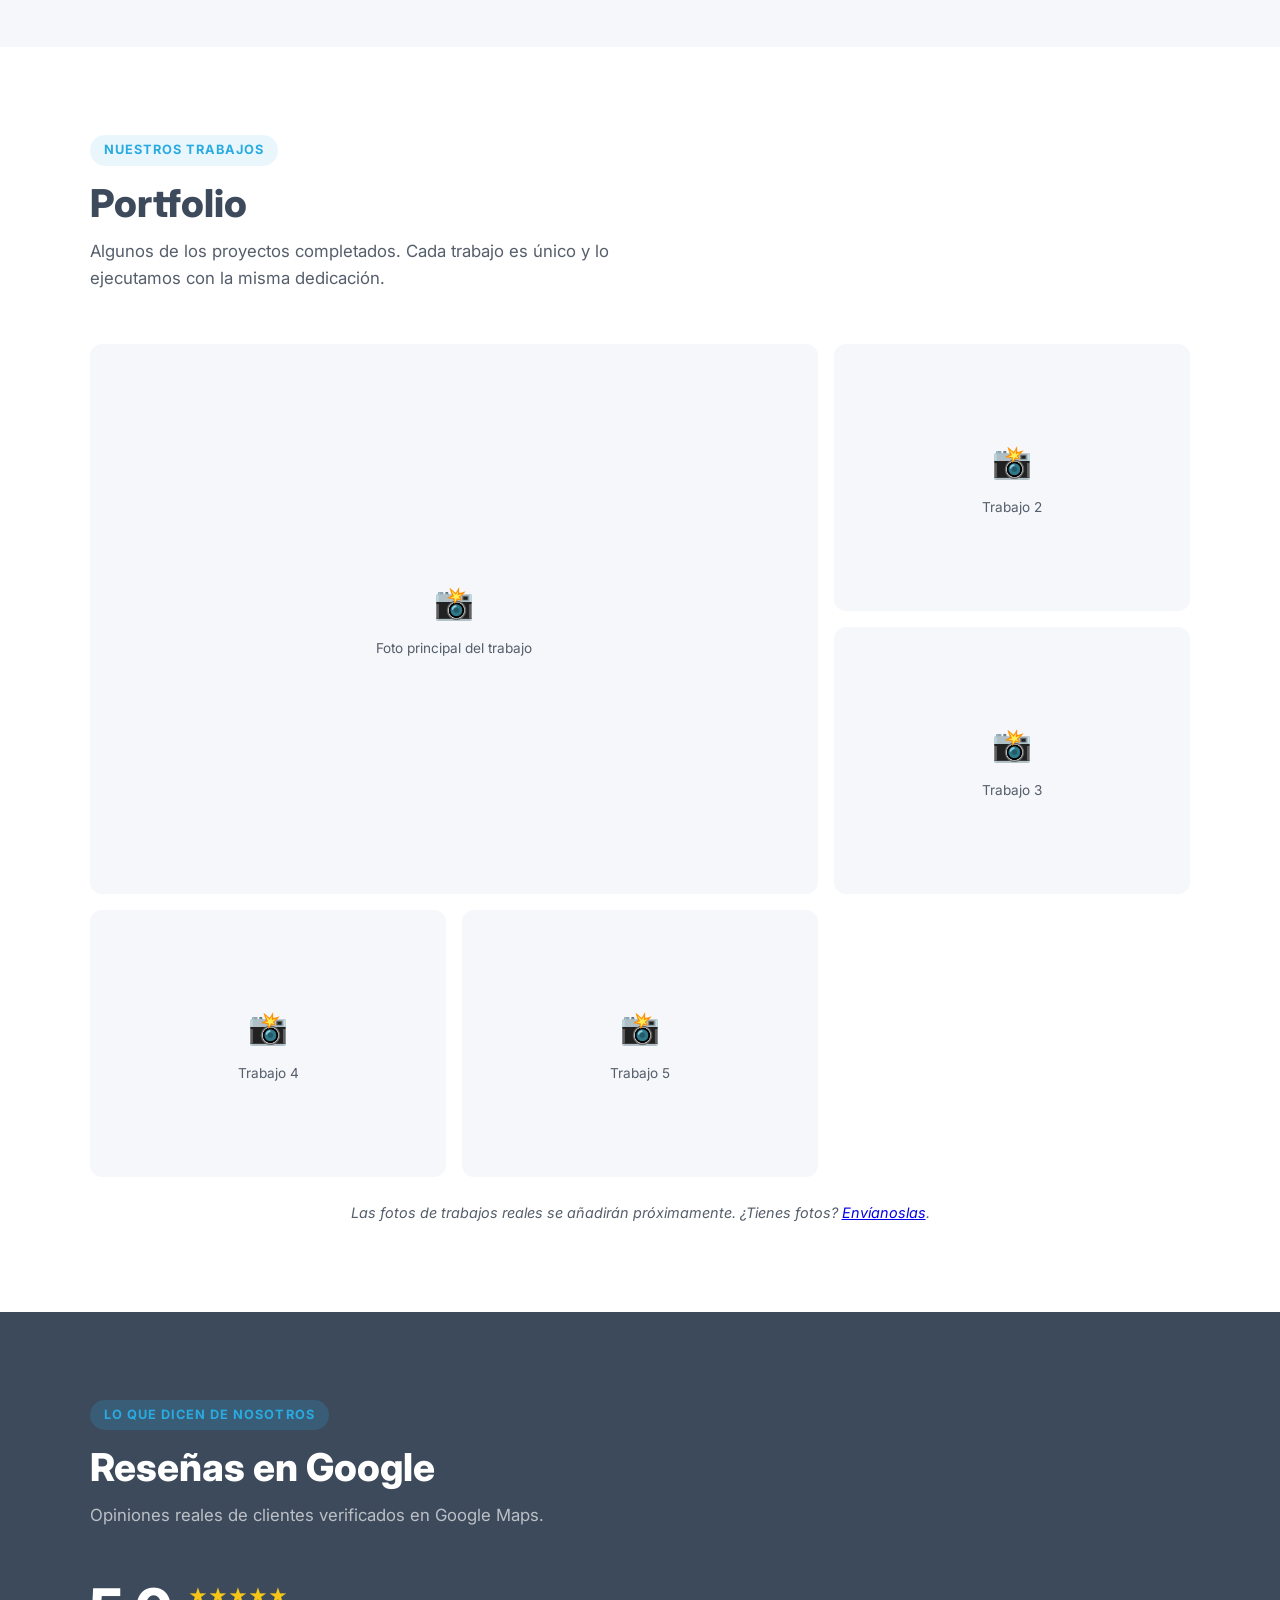
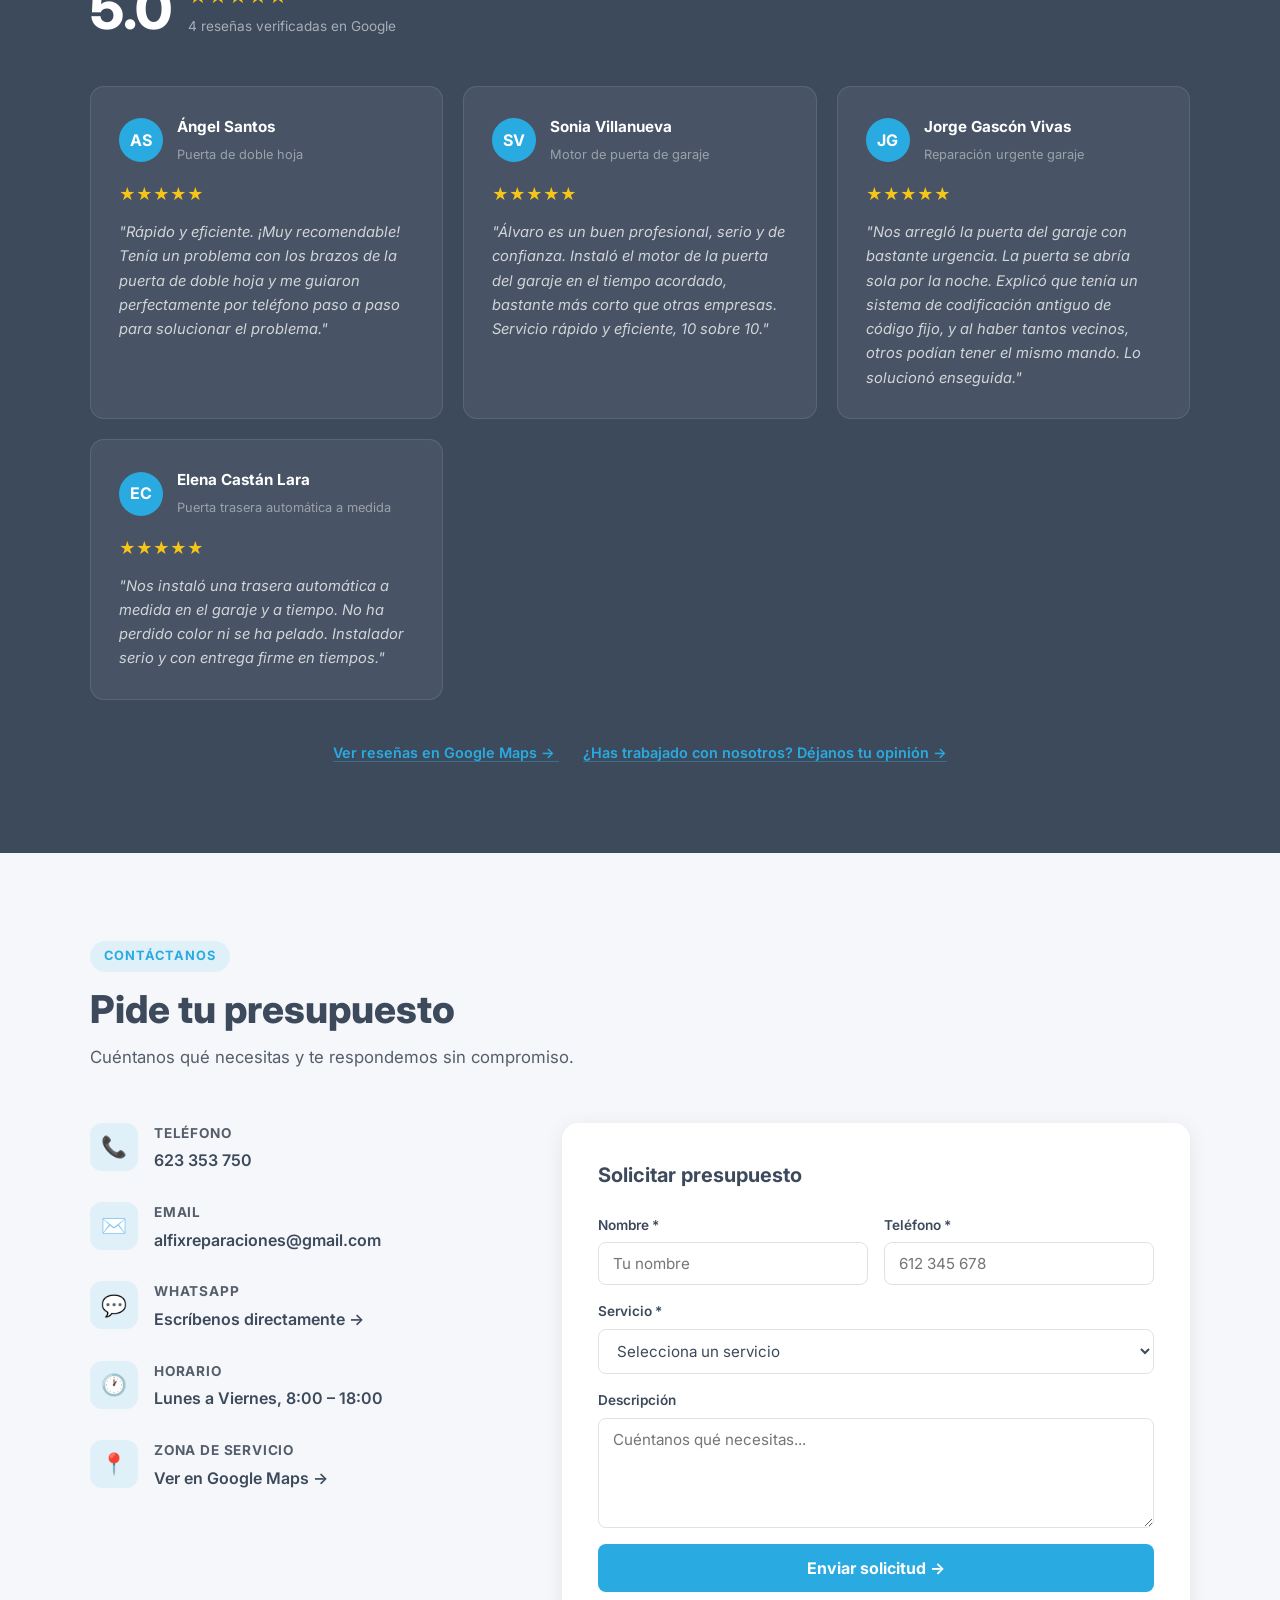
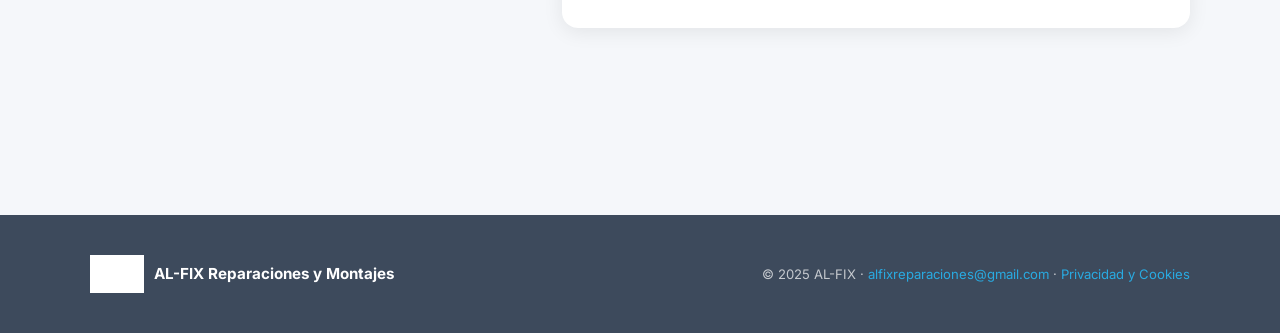
==== commit 036f22cb: "Fix nav logo size to 36px, add WhatsApp icon button in nav Co-Authored-By: Claude Sonnet 4.6 <norepl" ====
--- a/index.html
+++ b/index.html
@@ -30,6 +30,14 @@
         <li><a href="#resenas">Reseñas</a></li>
         <li><a href="#contacto">Contacto</a></li>
         <li><a href="#contacto" class="nav-cta">Pedir presupuesto</a></li>
+        <li>
+          <a href="https://wa.me/34623353750?text=Hola%2C%20me%20gustar%C3%ADa%20pedir%20un%20presupuesto"
+             target="_blank" rel="noopener" class="nav-whatsapp" aria-label="WhatsApp">
+            <svg viewBox="0 0 32 32" xmlns="http://www.w3.org/2000/svg" aria-hidden="true">
+              <path d="M16 .5C7.44.5.5 7.44.5 16c0 2.72.7 5.37 2.04 7.72L.5 31.5l8.06-2.01A15.46 15.46 0 0016 31.5C24.56 31.5 31.5 24.56 31.5 16S24.56.5 16 .5zm0 28.3a13.18 13.18 0 01-6.73-1.84l-.48-.29-4.79 1.2 1.23-4.65-.32-.5A13.17 13.17 0 012.7 16C2.7 9.18 8.18 3.7 16 3.7S29.3 9.18 29.3 16 23.82 28.8 16 28.8zm7.24-9.87c-.4-.2-2.34-1.15-2.7-1.28-.37-.14-.63-.2-.9.2-.26.4-1.02 1.28-1.25 1.55-.23.26-.46.29-.85.1-.4-.2-1.67-.62-3.18-1.97-1.18-1.05-1.97-2.34-2.2-2.74-.23-.4-.02-.61.17-.81.18-.18.4-.46.6-.69.2-.23.26-.4.4-.66.13-.26.07-.5-.03-.69-.1-.2-.9-2.16-1.23-2.96-.32-.78-.65-.67-.9-.68h-.76c-.26 0-.69.1-1.06.5-.36.4-1.38 1.35-1.38 3.3s1.41 3.83 1.61 4.09c.2.27 2.78 4.25 6.74 5.96.94.4 1.68.65 2.25.83.95.3 1.81.26 2.49.16.76-.11 2.34-.96 2.67-1.88.33-.93.33-1.72.23-1.88-.1-.17-.36-.27-.75-.47z"/>
+            </svg>
+          </a>
+        </li>
       </ul>
 
       <button class="nav-toggle" id="navToggle" aria-label="Abrir menú" aria-expanded="false">
--- a/assets/css/styles.css
+++ b/assets/css/styles.css
@@ -56,7 +56,7 @@
 }
 
 .nav-logo img {
-  height: 52px;
+  height: 36px;
   width: auto;
 }
 
@@ -94,6 +94,29 @@
 .nav-cta:hover {
   background: #1d95cc !important;
   transform: translateY(-1px);
+}
+
+.nav-whatsapp {
+  display: flex;
+  align-items: center;
+  justify-content: center;
+  width: 36px;
+  height: 36px;
+  background: #25D366;
+  border-radius: 50%;
+  transition: transform var(--trans), box-shadow var(--trans);
+  flex-shrink: 0;
+}
+
+.nav-whatsapp:hover {
+  transform: scale(1.1);
+  box-shadow: 0 4px 14px rgba(37,211,102,.4);
+}
+
+.nav-whatsapp svg {
+  width: 20px;
+  height: 20px;
+  fill: #fff;
 }
 
 /* Hamburger */
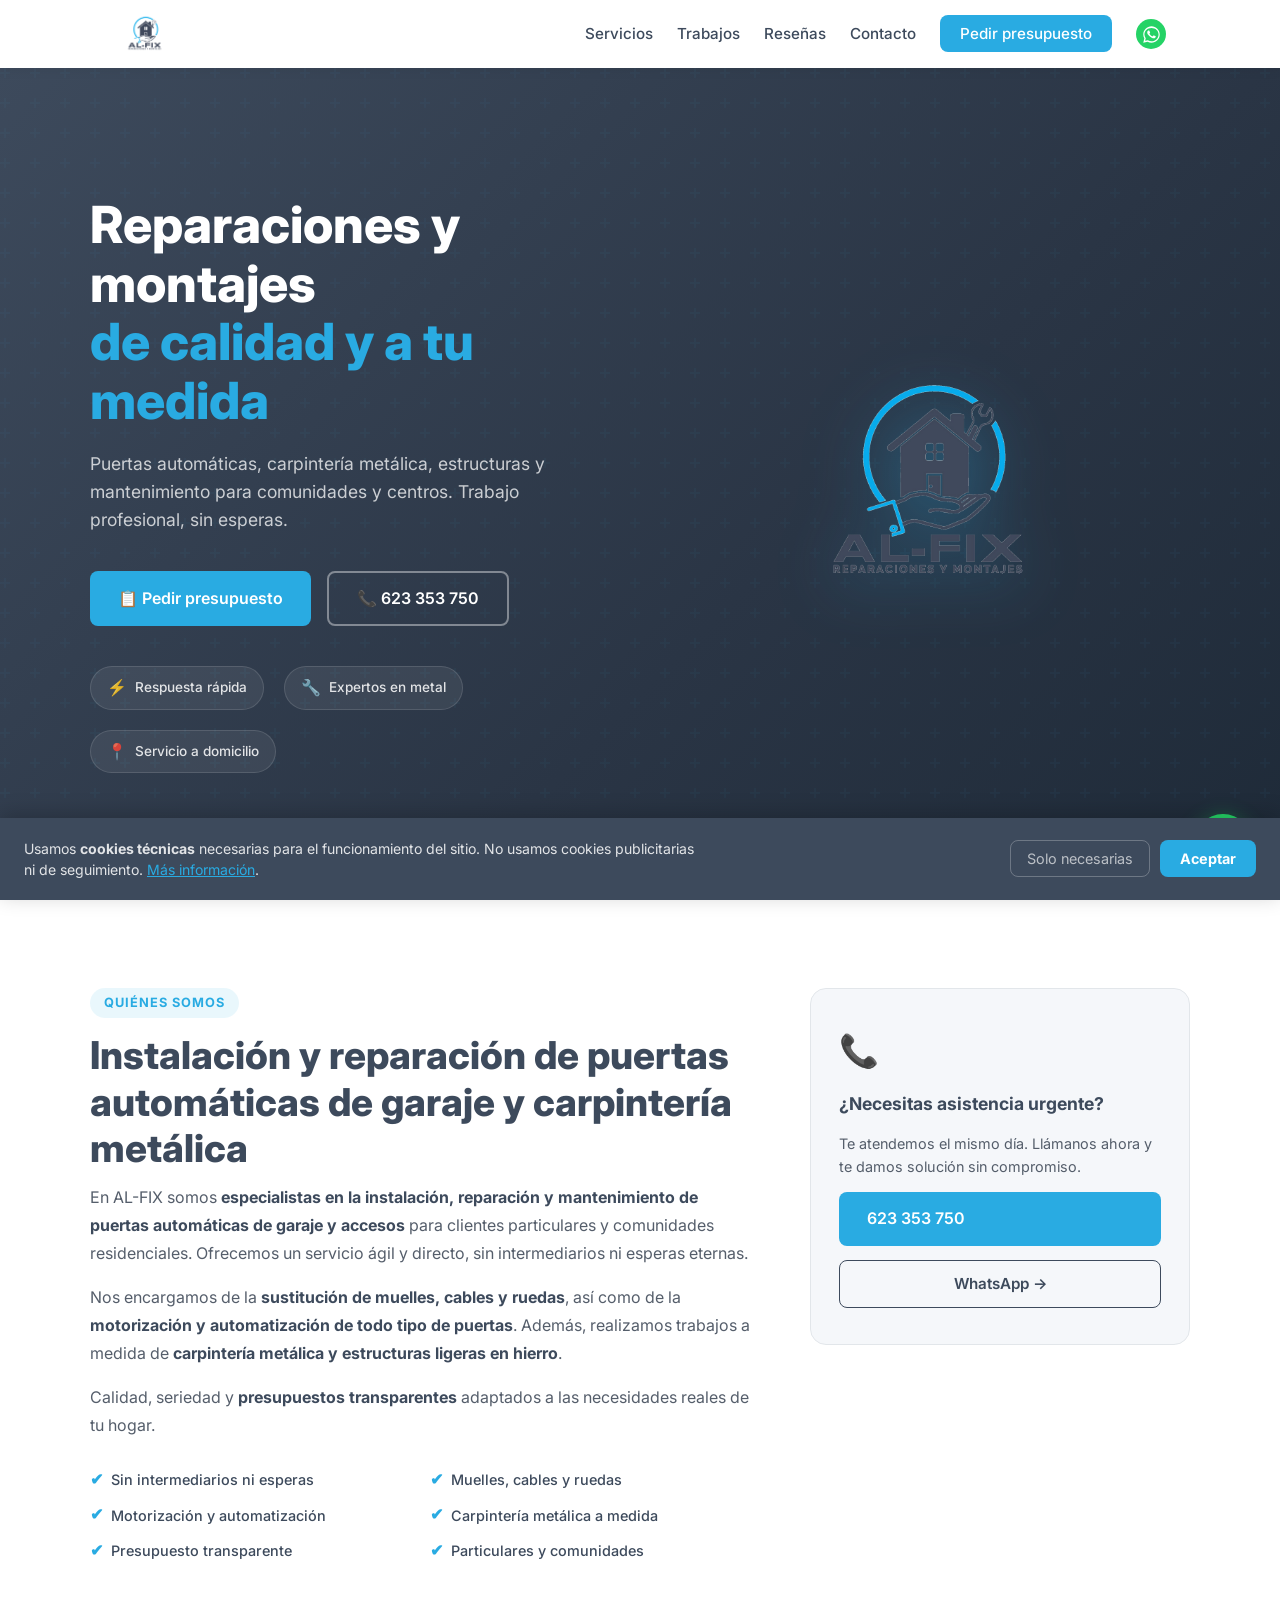
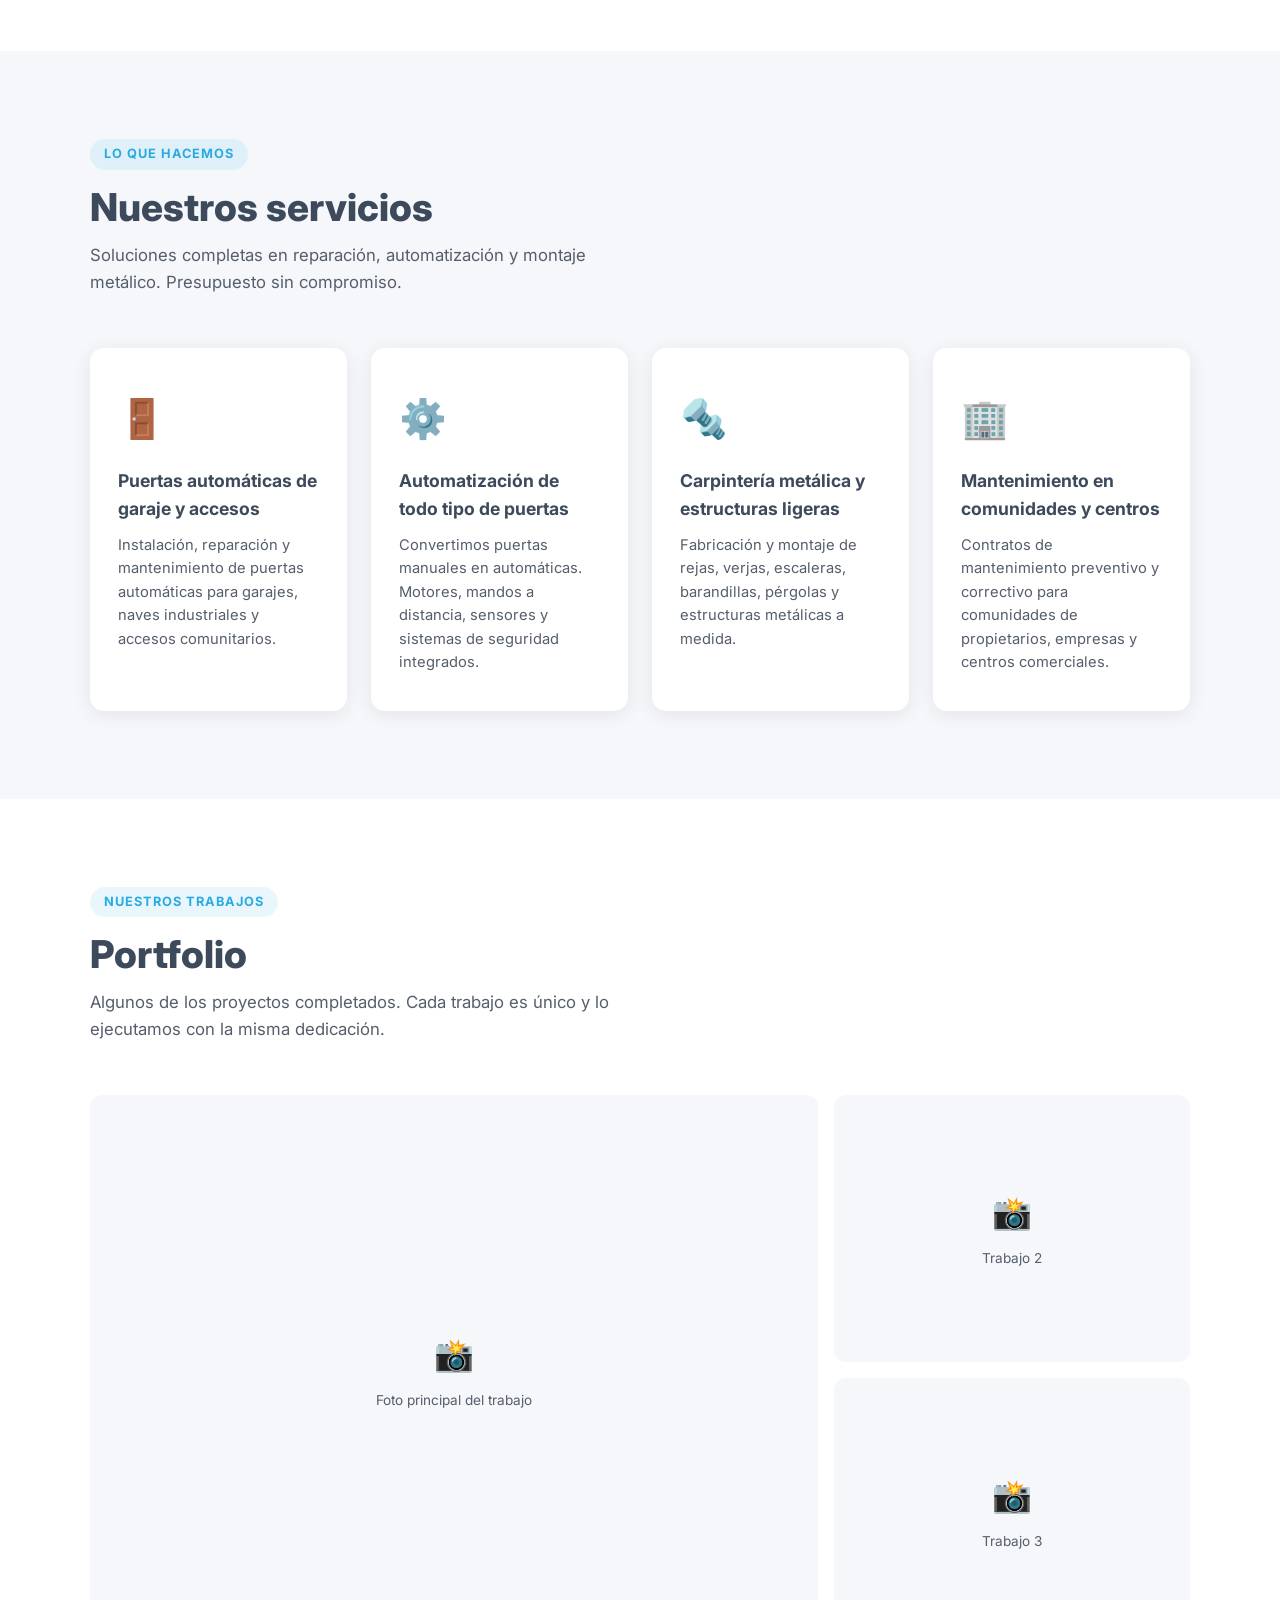
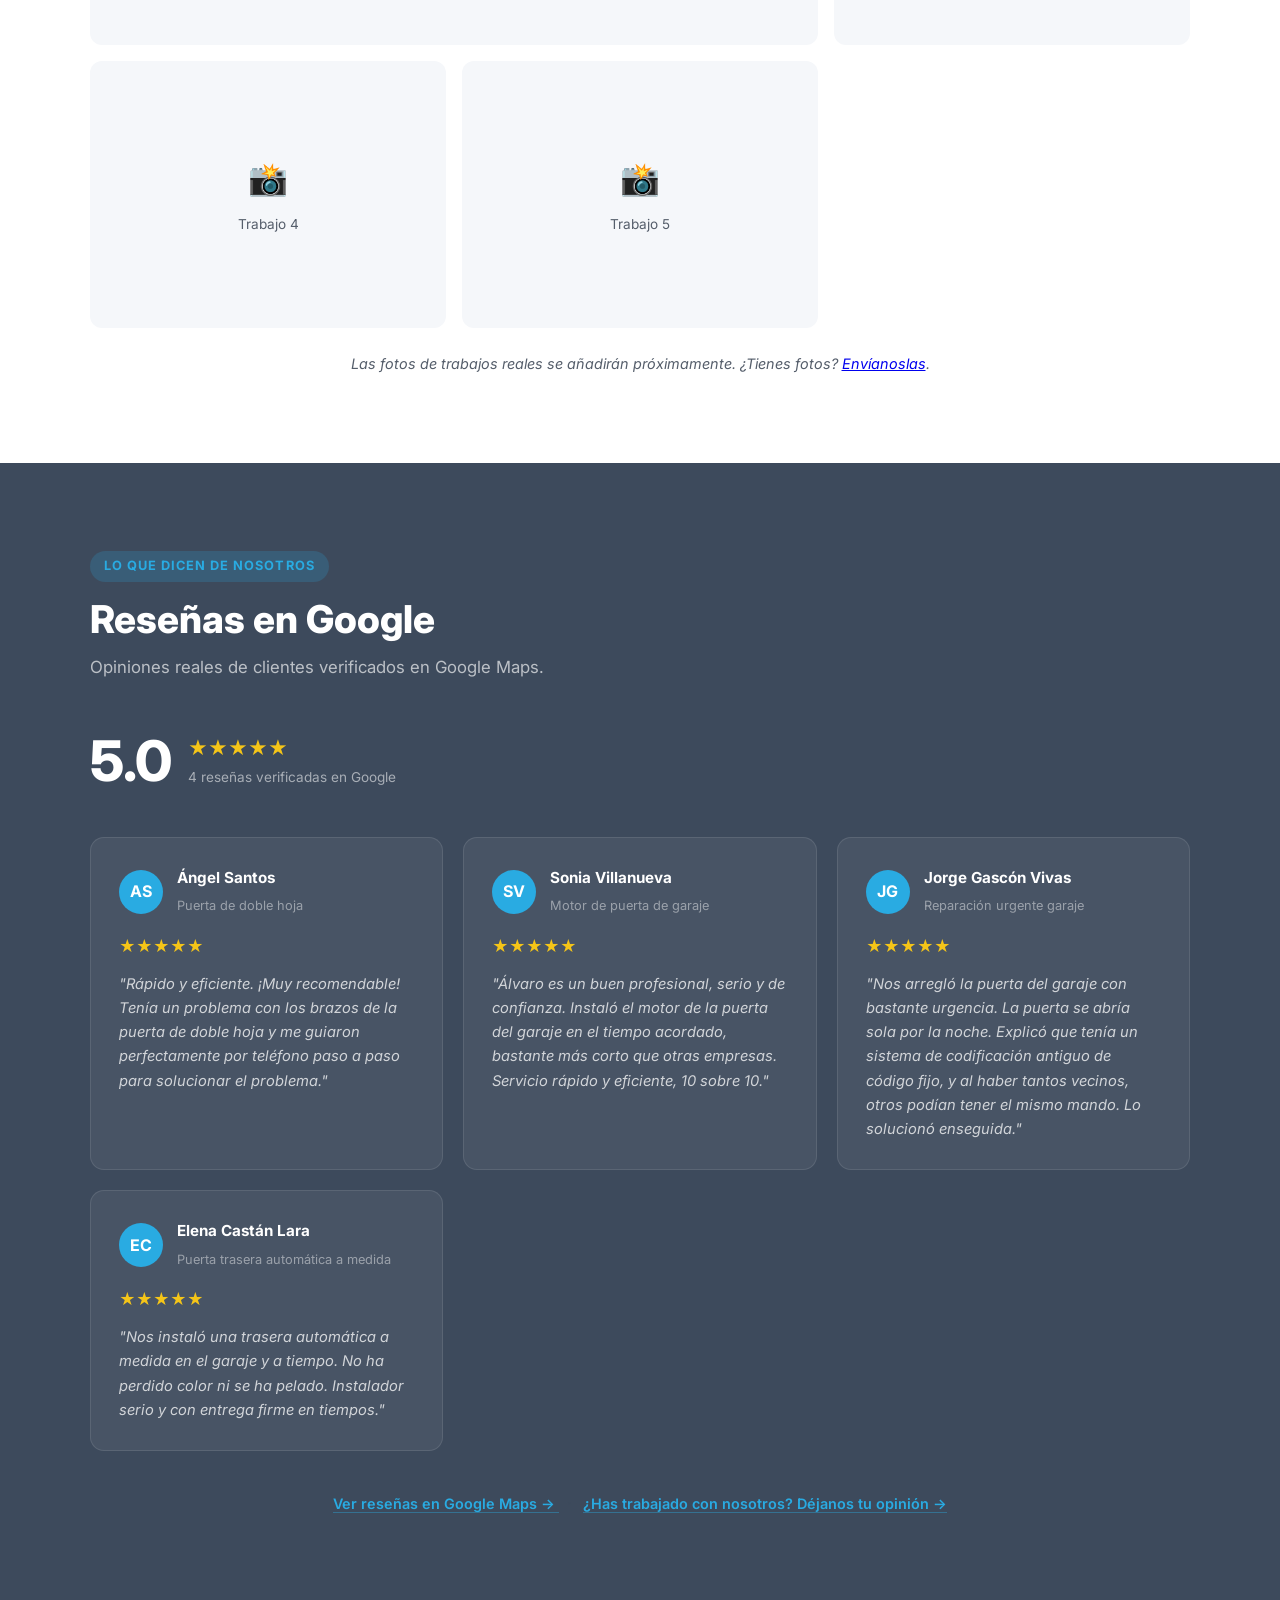
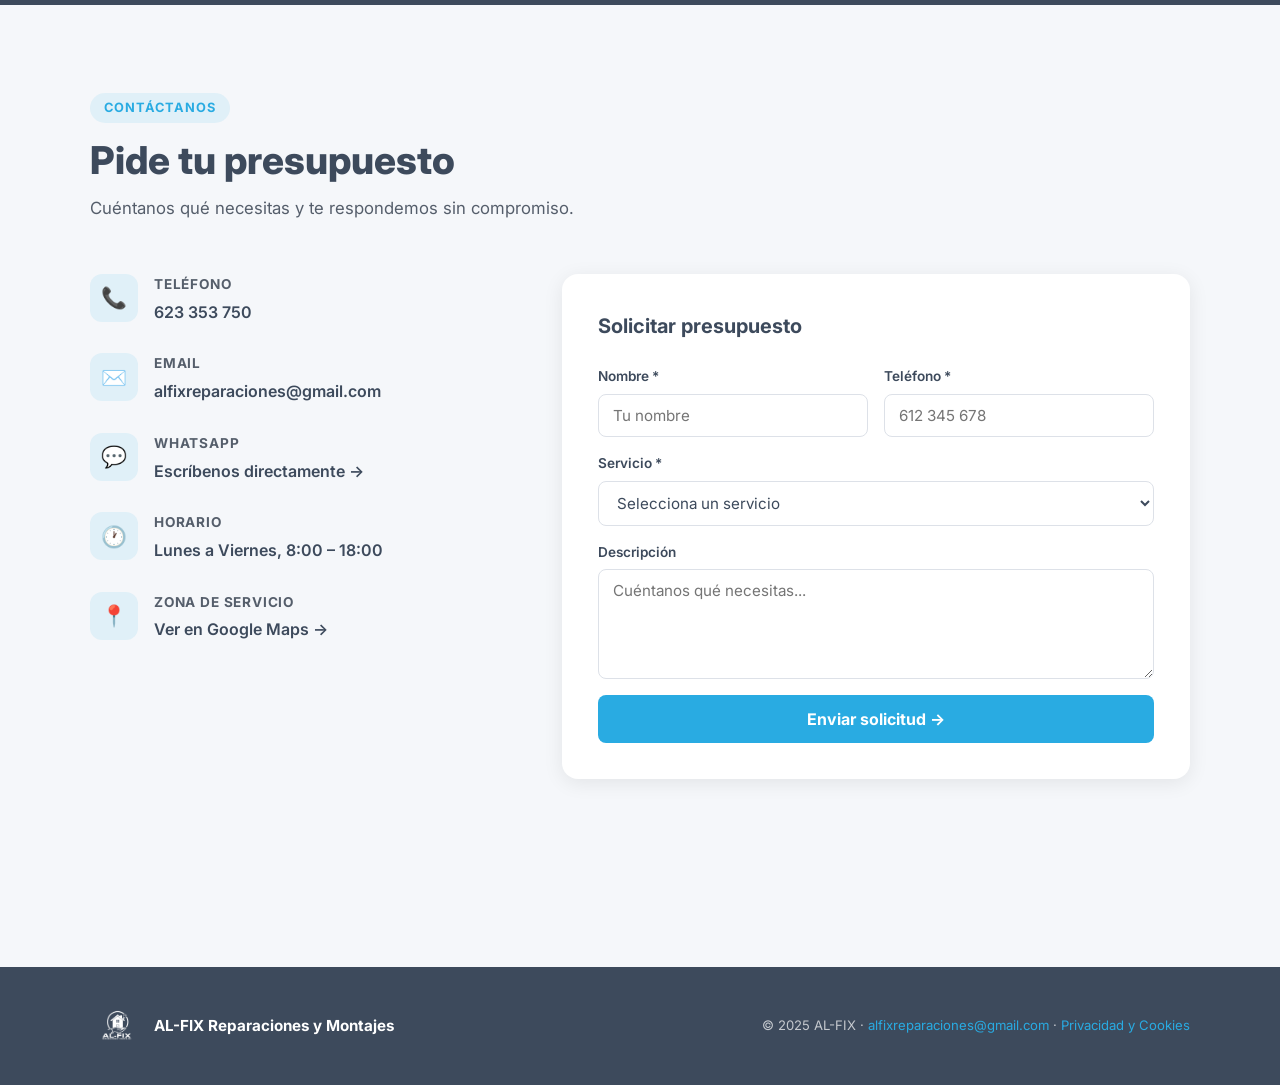
==== commit 98b960f9: "Add SEO text section, meta tags, schema LocalBusiness and sobre-nosotros - Title y meta description " ====
--- a/index.html
+++ b/index.html
@@ -3,8 +3,12 @@
 <head>
   <meta charset="UTF-8" />
   <meta name="viewport" content="width=device-width, initial-scale=1.0" />
-  <meta name="description" content="AL-FIX Reparaciones y Montajes — Puertas automáticas, carpintería metálica, automatización y mantenimiento. Servicio rápido y profesional. Llama al 623 353 750." />
-  <title>AL-FIX Reparaciones y Montajes</title>
+  <meta name="description" content="Especialistas en instalación y reparación de puertas automáticas de garaje, carpintería metálica y estructuras ligeras. Servicio para particulares y comunidades. Presupuesto sin compromiso. 623 353 750." />
+  <meta name="keywords" content="puertas automáticas garaje, reparación puertas garaje, carpintería metálica, automatización puertas, muelles puertas garaje, motorización puertas, estructuras metálicas, mantenimiento comunidades" />
+  <meta property="og:title" content="AL-FIX — Puertas Automáticas y Carpintería Metálica" />
+  <meta property="og:description" content="Instalación, reparación y mantenimiento de puertas automáticas y carpintería metálica. Sin intermediarios, presupuesto transparente. Llama al 623 353 750." />
+  <meta property="og:type" content="website" />
+  <title>AL-FIX | Puertas Automáticas de Garaje y Carpintería Metálica</title>
 
   <!-- Favicon provisional -->
   <link rel="icon" type="image/svg+xml" href="data:image/svg+xml,<svg xmlns='http://www.w3.org/2000/svg' viewBox='0 0 32 32'><rect width='32' height='32' rx='8' fill='%2329ABE2'/><text y='24' x='4' font-size='22' font-family='sans-serif' font-weight='bold' fill='white'>A</text></svg>">
@@ -14,6 +18,22 @@
   <link href="https://fonts.googleapis.com/css2?family=Inter:wght@400;500;600;700;800&display=swap" rel="stylesheet">
 
   <link rel="stylesheet" href="assets/css/styles.css" />
+
+  <!-- Schema.org LocalBusiness -->
+  <script type="application/ld+json">
+  {
+    "@context": "https://schema.org",
+    "@type": "LocalBusiness",
+    "name": "AL-FIX Puertas Automáticas y Carpintería",
+    "description": "Especialistas en instalación, reparación y mantenimiento de puertas automáticas de garaje, motorización, carpintería metálica y estructuras ligeras.",
+    "telephone": "+34623353750",
+    "email": "alfixreparaciones@gmail.com",
+    "url": "https://elenacastan-maker.github.io/alfix-web",
+    "priceRange": "€€",
+    "areaServed": "España",
+    "sameAs": ["https://maps.app.goo.gl/YycMByynhzMeESqc8"]
+  }
+  </script>
 </head>
 <body>
 
@@ -79,6 +99,45 @@
     </div>
   </section>
 
+  <!-- ===================== SOBRE NOSOTROS ===================== -->
+  <section id="sobre-nosotros" aria-labelledby="sobre-titulo">
+    <div class="section-inner sobre-grid">
+      <div class="sobre-texto">
+        <span class="section-tag">Quiénes somos</span>
+        <h2 class="section-title" id="sobre-titulo">
+          Instalación y reparación de puertas automáticas de garaje y carpintería metálica
+        </h2>
+        <p>
+          En AL-FIX somos <strong>especialistas en la instalación, reparación y mantenimiento de puertas automáticas de garaje y accesos</strong> para clientes particulares y comunidades residenciales. Ofrecemos un servicio ágil y directo, sin intermediarios ni esperas eternas.
+        </p>
+        <p>
+          Nos encargamos de la <strong>sustitución de muelles, cables y ruedas</strong>, así como de la <strong>motorización y automatización de todo tipo de puertas</strong>. Además, realizamos trabajos a medida de <strong>carpintería metálica y estructuras ligeras en hierro</strong>.
+        </p>
+        <p>
+          Calidad, seriedad y <strong>presupuestos transparentes</strong> adaptados a las necesidades reales de tu hogar.
+        </p>
+        <div class="sobre-puntos">
+          <div class="sobre-punto"><span>✔</span> Sin intermediarios ni esperas</div>
+          <div class="sobre-punto"><span>✔</span> Muelles, cables y ruedas</div>
+          <div class="sobre-punto"><span>✔</span> Motorización y automatización</div>
+          <div class="sobre-punto"><span>✔</span> Carpintería metálica a medida</div>
+          <div class="sobre-punto"><span>✔</span> Presupuesto transparente</div>
+          <div class="sobre-punto"><span>✔</span> Particulares y comunidades</div>
+        </div>
+      </div>
+      <div class="sobre-cta-wrap">
+        <div class="sobre-cta-card">
+          <div class="sobre-cta-icon">📞</div>
+          <h3>¿Necesitas asistencia urgente?</h3>
+          <p>Te atendemos el mismo día. Llámanos ahora y te damos solución sin compromiso.</p>
+          <a href="tel:623353750" class="btn-primary">623 353 750</a>
+          <a href="https://wa.me/34623353750?text=Hola%2C%20me%20gustar%C3%ADa%20pedir%20un%20presupuesto"
+             target="_blank" rel="noopener" class="btn-outline-dark">WhatsApp →</a>
+        </div>
+      </div>
+    </div>
+  </section>
+
   <!-- ===================== SERVICIOS ===================== -->
   <section id="servicios" aria-labelledby="servicios-titulo">
     <div class="section-inner">
--- a/assets/css/styles.css
+++ b/assets/css/styles.css
@@ -56,8 +56,10 @@
 }
 
 .nav-logo img {
-  height: 36px;
+  height: 44px;
   width: auto;
+  max-width: 140px;
+  object-fit: contain;
 }
 
 .nav-logo span {
@@ -70,7 +72,8 @@
 .nav-links {
   list-style: none;
   display: flex;
-  gap: 32px;
+  gap: 24px;
+  align-items: center;
 }
 
 .nav-links a {
@@ -100,8 +103,8 @@
   display: flex;
   align-items: center;
   justify-content: center;
-  width: 36px;
-  height: 36px;
+  width: 30px;
+  height: 30px;
   background: #25D366;
   border-radius: 50%;
   transition: transform var(--trans), box-shadow var(--trans);
@@ -114,8 +117,8 @@
 }
 
 .nav-whatsapp svg {
-  width: 20px;
-  height: 20px;
+  width: 17px;
+  height: 17px;
   fill: #fff;
 }
 
@@ -256,8 +259,6 @@
   width: 100%;
   max-width: 360px;
   height: auto;
-  /* elimina el fondo blanco del PNG mezclándolo con el fondo marino */
-  mix-blend-mode: lighten;
   filter: drop-shadow(0 12px 32px rgba(41,171,226,.4));
 }
 
@@ -295,6 +296,98 @@
   font-size: 1.05rem;
   max-width: 560px;
   margin-bottom: 52px;
+}
+
+/* --- SOBRE NOSOTROS --- */
+#sobre-nosotros { background: var(--blanco); }
+
+.sobre-grid {
+  display: grid;
+  grid-template-columns: 1fr 380px;
+  gap: 60px;
+  align-items: start;
+}
+
+.sobre-texto p {
+  color: var(--gris-tx);
+  font-size: 1rem;
+  line-height: 1.75;
+  margin-bottom: 16px;
+}
+
+.sobre-texto strong { color: var(--marino); }
+
+.sobre-puntos {
+  display: grid;
+  grid-template-columns: 1fr 1fr;
+  gap: 10px 20px;
+  margin-top: 28px;
+}
+
+.sobre-punto {
+  display: flex;
+  align-items: center;
+  gap: 8px;
+  font-size: .9rem;
+  font-weight: 500;
+  color: var(--marino);
+}
+
+.sobre-punto span {
+  color: var(--azul);
+  font-weight: 700;
+  font-size: 1rem;
+}
+
+.sobre-cta-wrap { position: sticky; top: 84px; }
+
+.sobre-cta-card {
+  background: var(--gris-bg);
+  border-radius: 16px;
+  padding: 36px 28px;
+  display: flex;
+  flex-direction: column;
+  gap: 14px;
+  border: 1px solid #E2E6EA;
+}
+
+.sobre-cta-icon { font-size: 2rem; }
+
+.sobre-cta-card h3 {
+  font-size: 1.1rem;
+  font-weight: 700;
+  color: var(--marino);
+}
+
+.sobre-cta-card p {
+  font-size: .9rem;
+  color: var(--gris-tx);
+  line-height: 1.6;
+}
+
+.btn-outline-dark {
+  display: inline-flex;
+  align-items: center;
+  justify-content: center;
+  padding: 11px 20px;
+  border: 1.5px solid var(--marino);
+  border-radius: var(--radio);
+  color: var(--marino);
+  font-weight: 600;
+  font-size: .95rem;
+  text-decoration: none;
+  transition: background var(--trans), color var(--trans);
+}
+
+.btn-outline-dark:hover {
+  background: var(--marino);
+  color: var(--blanco);
+}
+
+@media (max-width: 860px) {
+  .sobre-grid { grid-template-columns: 1fr; }
+  .sobre-cta-wrap { position: static; }
+  .sobre-puntos { grid-template-columns: 1fr; }
 }
 
 /* --- SERVICIOS --- */
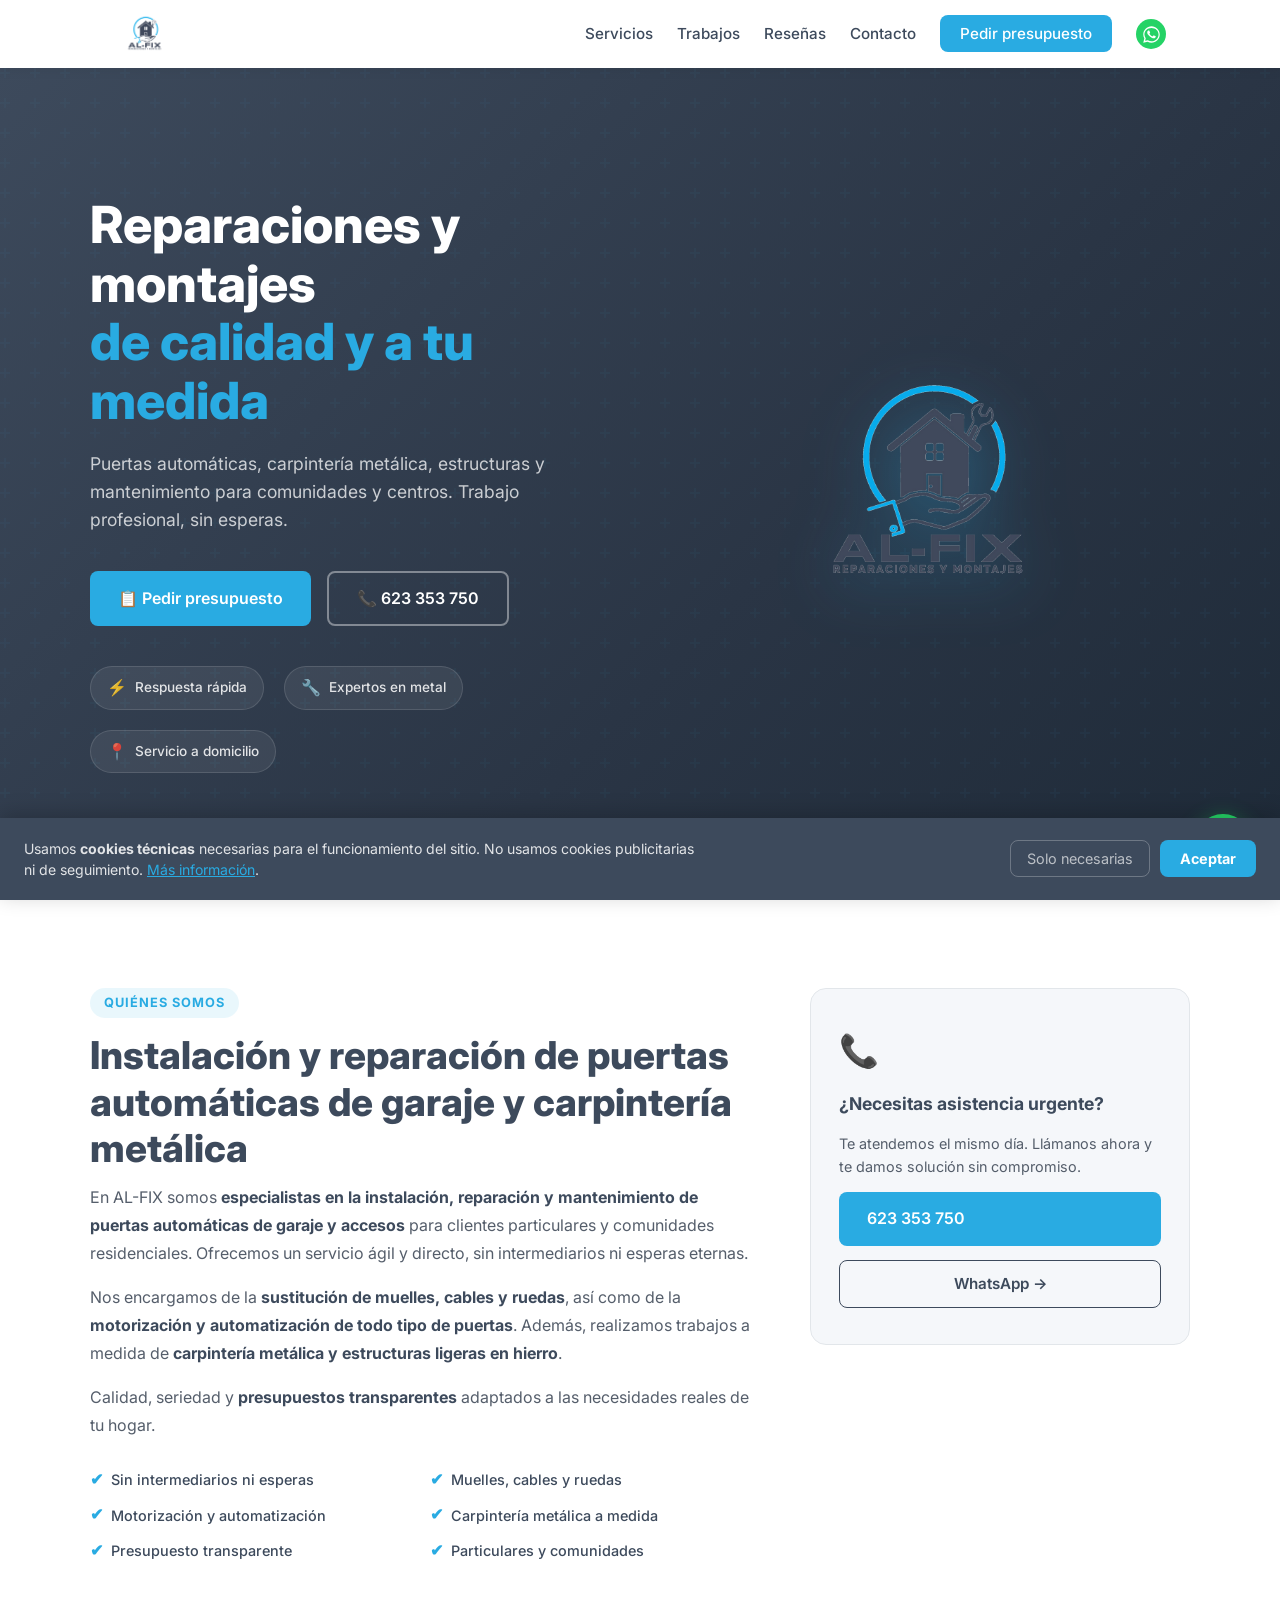
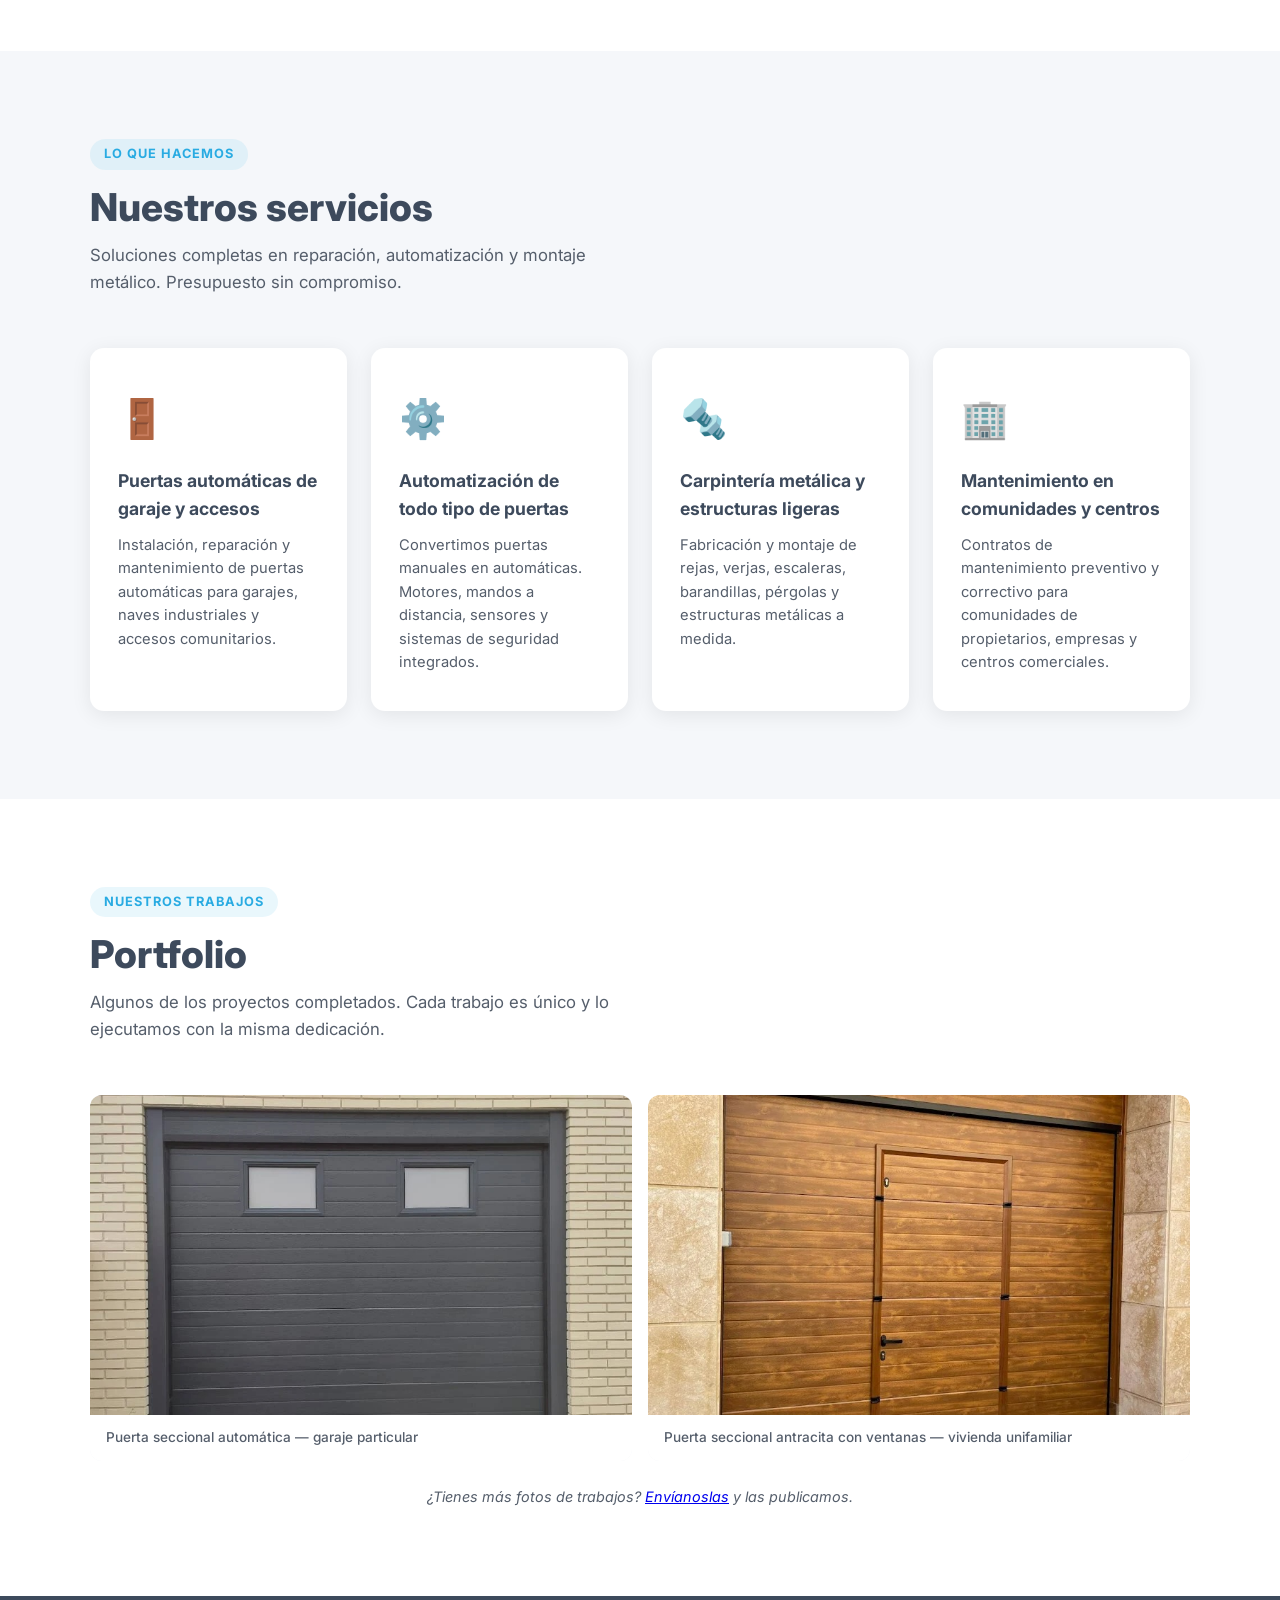
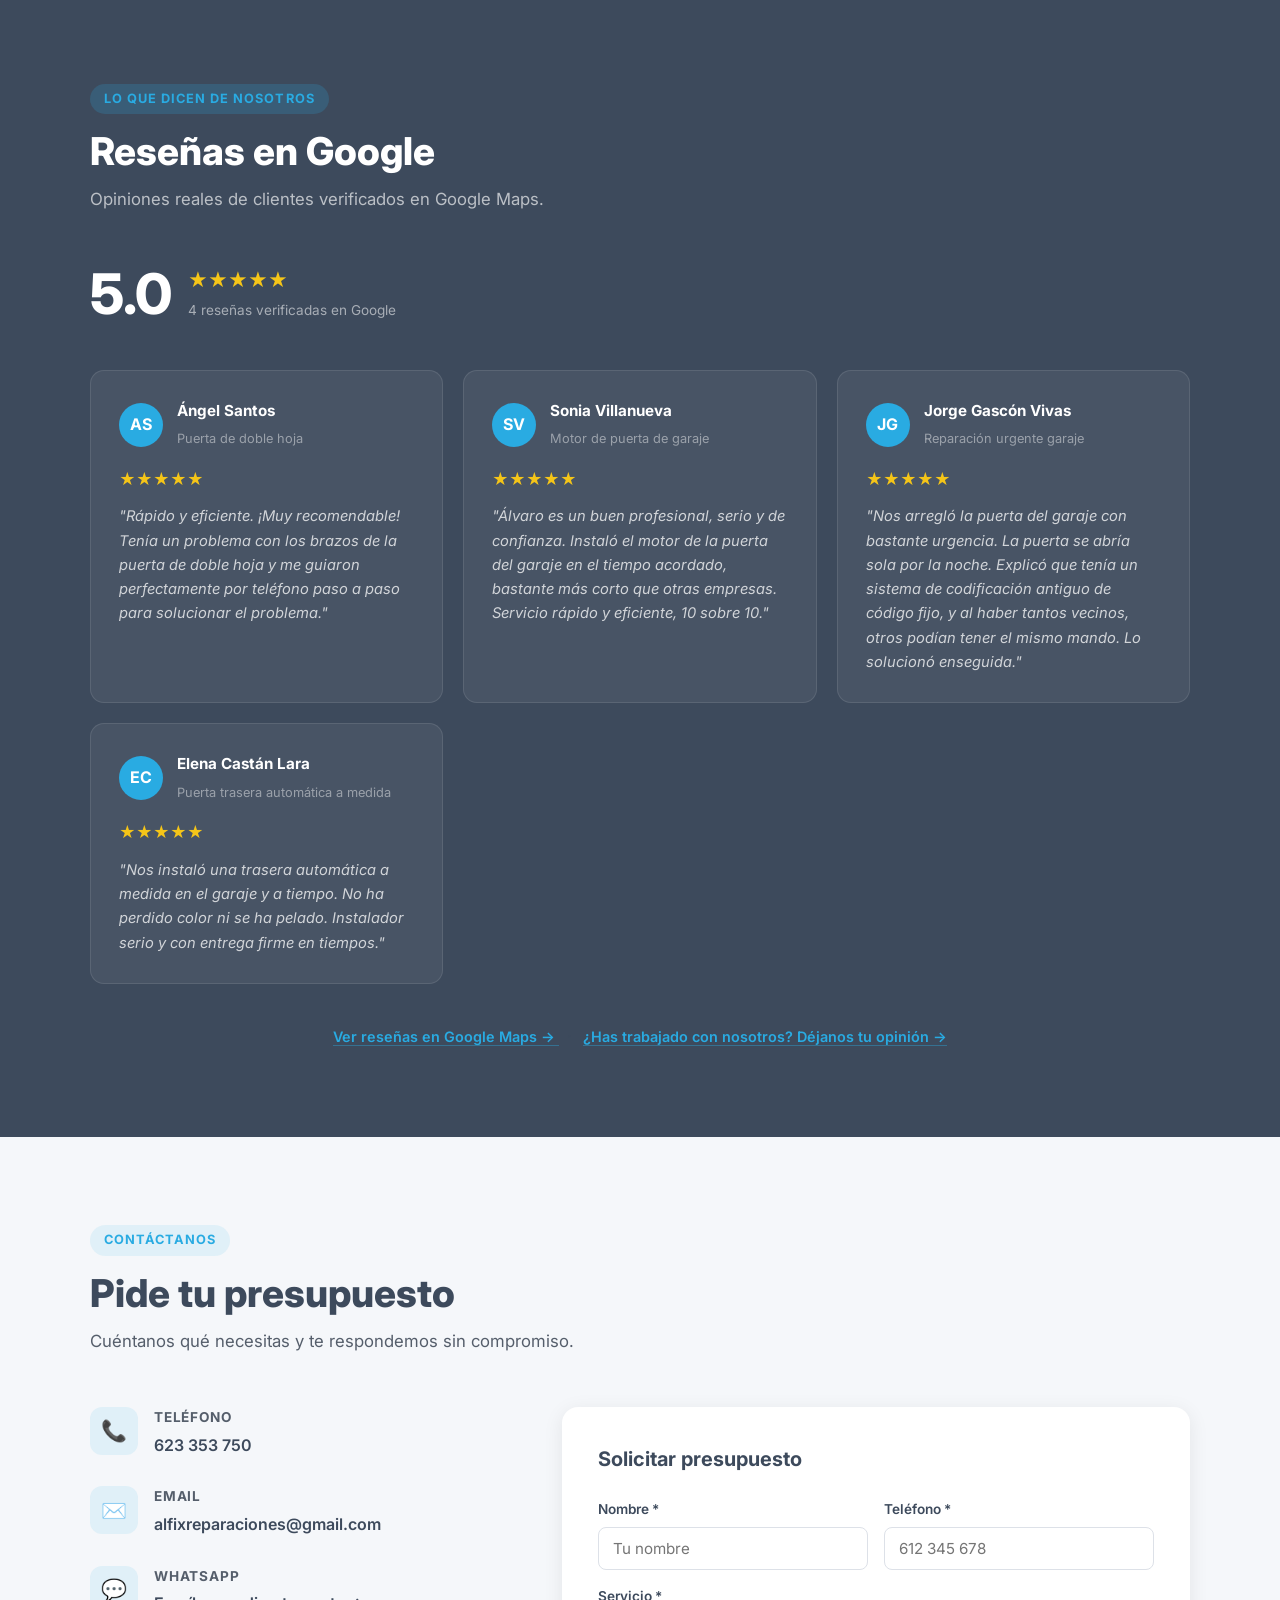
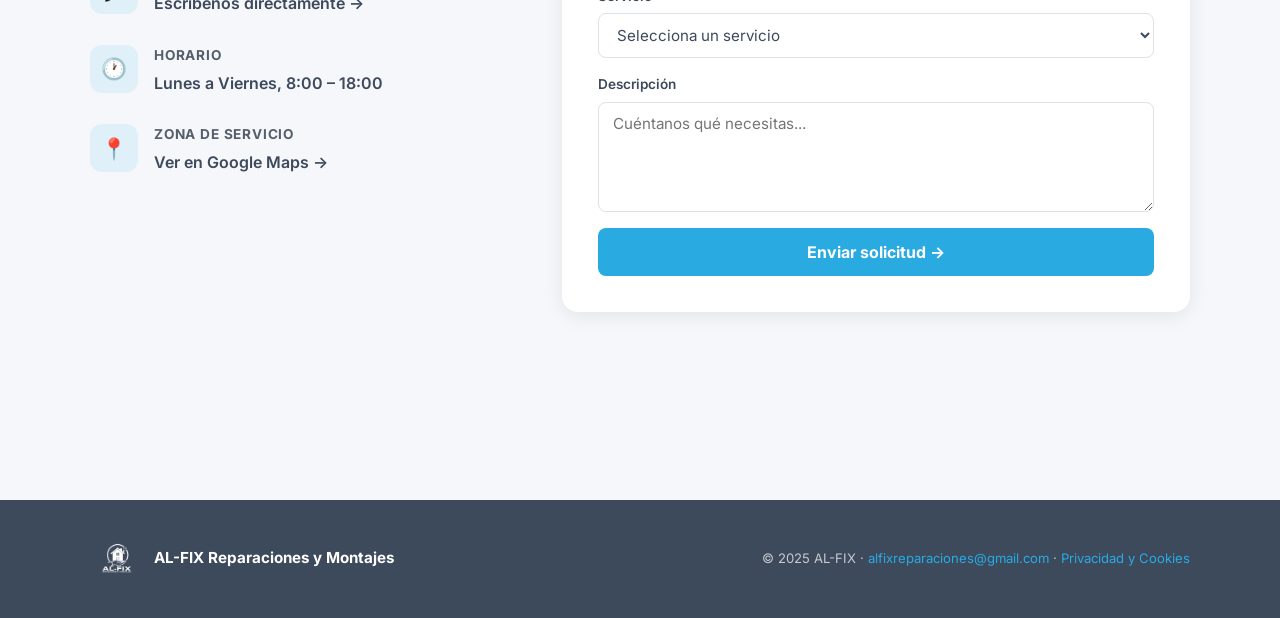
==== commit eb72d7ef: "Add 2 real portfolio photos and update gallery layout Puerta seccional marrón y puerta antracita con" ====
--- a/index.html
+++ b/index.html
@@ -187,44 +187,23 @@
         Algunos de los proyectos completados. Cada trabajo es único y lo ejecutamos con la misma dedicación.
       </p>
 
-      <div class="galeria-grid">
-        <!-- Slot grande -->
-        <div class="galeria-item" title="Añade aquí tu foto principal">
-          <div class="galeria-placeholder">
-            <span>📸</span>
-            Foto principal del trabajo
-          </div>
-        </div>
-        <!-- Slots secundarios -->
-        <div class="galeria-item" title="Foto de trabajo 2">
-          <div class="galeria-placeholder">
-            <span>📸</span>
-            Trabajo 2
-          </div>
-        </div>
-        <div class="galeria-item" title="Foto de trabajo 3">
-          <div class="galeria-placeholder">
-            <span>📸</span>
-            Trabajo 3
-          </div>
-        </div>
-        <div class="galeria-item" title="Foto de trabajo 4">
-          <div class="galeria-placeholder">
-            <span>📸</span>
-            Trabajo 4
-          </div>
-        </div>
-        <div class="galeria-item" title="Foto de trabajo 5">
-          <div class="galeria-placeholder">
-            <span>📸</span>
-            Trabajo 5
-          </div>
-        </div>
+      <div class="galeria-grid galeria-2col">
+        <figure class="galeria-item">
+          <img src="assets/img/trabajo-1.jpg"
+               alt="Instalación puerta seccional marrón oscuro en garaje particular — AL-FIX"
+               loading="lazy">
+          <figcaption>Puerta seccional automática — garaje particular</figcaption>
+        </figure>
+        <figure class="galeria-item">
+          <img src="assets/img/trabajo-2.jpg"
+               alt="Instalación puerta seccional gris antracita con ventanas — AL-FIX"
+               loading="lazy">
+          <figcaption>Puerta seccional antracita con ventanas — vivienda unifamiliar</figcaption>
+        </figure>
       </div>
 
       <p class="galeria-note">
-        Las fotos de trabajos reales se añadirán próximamente.
-        ¿Tienes fotos? <a href="#contacto">Envíanoslas</a>.
+        ¿Tienes más fotos de trabajos? <a href="#contacto">Envíanoslas</a> y las publicamos.
       </p>
     </div>
   </section>
--- a/assets/css/styles.css
+++ b/assets/css/styles.css
@@ -439,42 +439,38 @@
 .galeria-grid {
   display: grid;
   grid-template-columns: repeat(3, 1fr);
-  grid-template-rows: auto auto;
   gap: 16px;
+}
+
+.galeria-2col {
+  grid-template-columns: repeat(2, 1fr);
 }
 
 .galeria-item {
   border-radius: 12px;
   overflow: hidden;
   position: relative;
-  aspect-ratio: 4/3;
   background: var(--gris-bg);
-  cursor: pointer;
-}
-
-.galeria-item:first-child {
-  grid-column: span 2;
-  grid-row: span 2;
-  aspect-ratio: auto;
-}
-
-.galeria-placeholder {
+  margin: 0;
+}
+
+.galeria-item img {
   width: 100%;
-  height: 100%;
-  min-height: 200px;
-  display: flex;
-  flex-direction: column;
-  align-items: center;
-  justify-content: center;
-  gap: 10px;
+  height: 320px;
+  object-fit: cover;
+  display: block;
+  transition: transform .4s ease;
+}
+
+.galeria-item:hover img { transform: scale(1.03); }
+
+.galeria-item figcaption {
+  padding: 12px 16px;
+  font-size: .85rem;
   color: var(--gris-tx);
-  font-size: .85rem;
-  transition: background var(--trans);
-}
-
-.galeria-item:hover .galeria-placeholder { background: #e9ecf0; }
-
-.galeria-placeholder span { font-size: 2rem; }
+  font-weight: 500;
+  background: var(--blanco);
+}
 
 .galeria-note {
   margin-top: 24px;
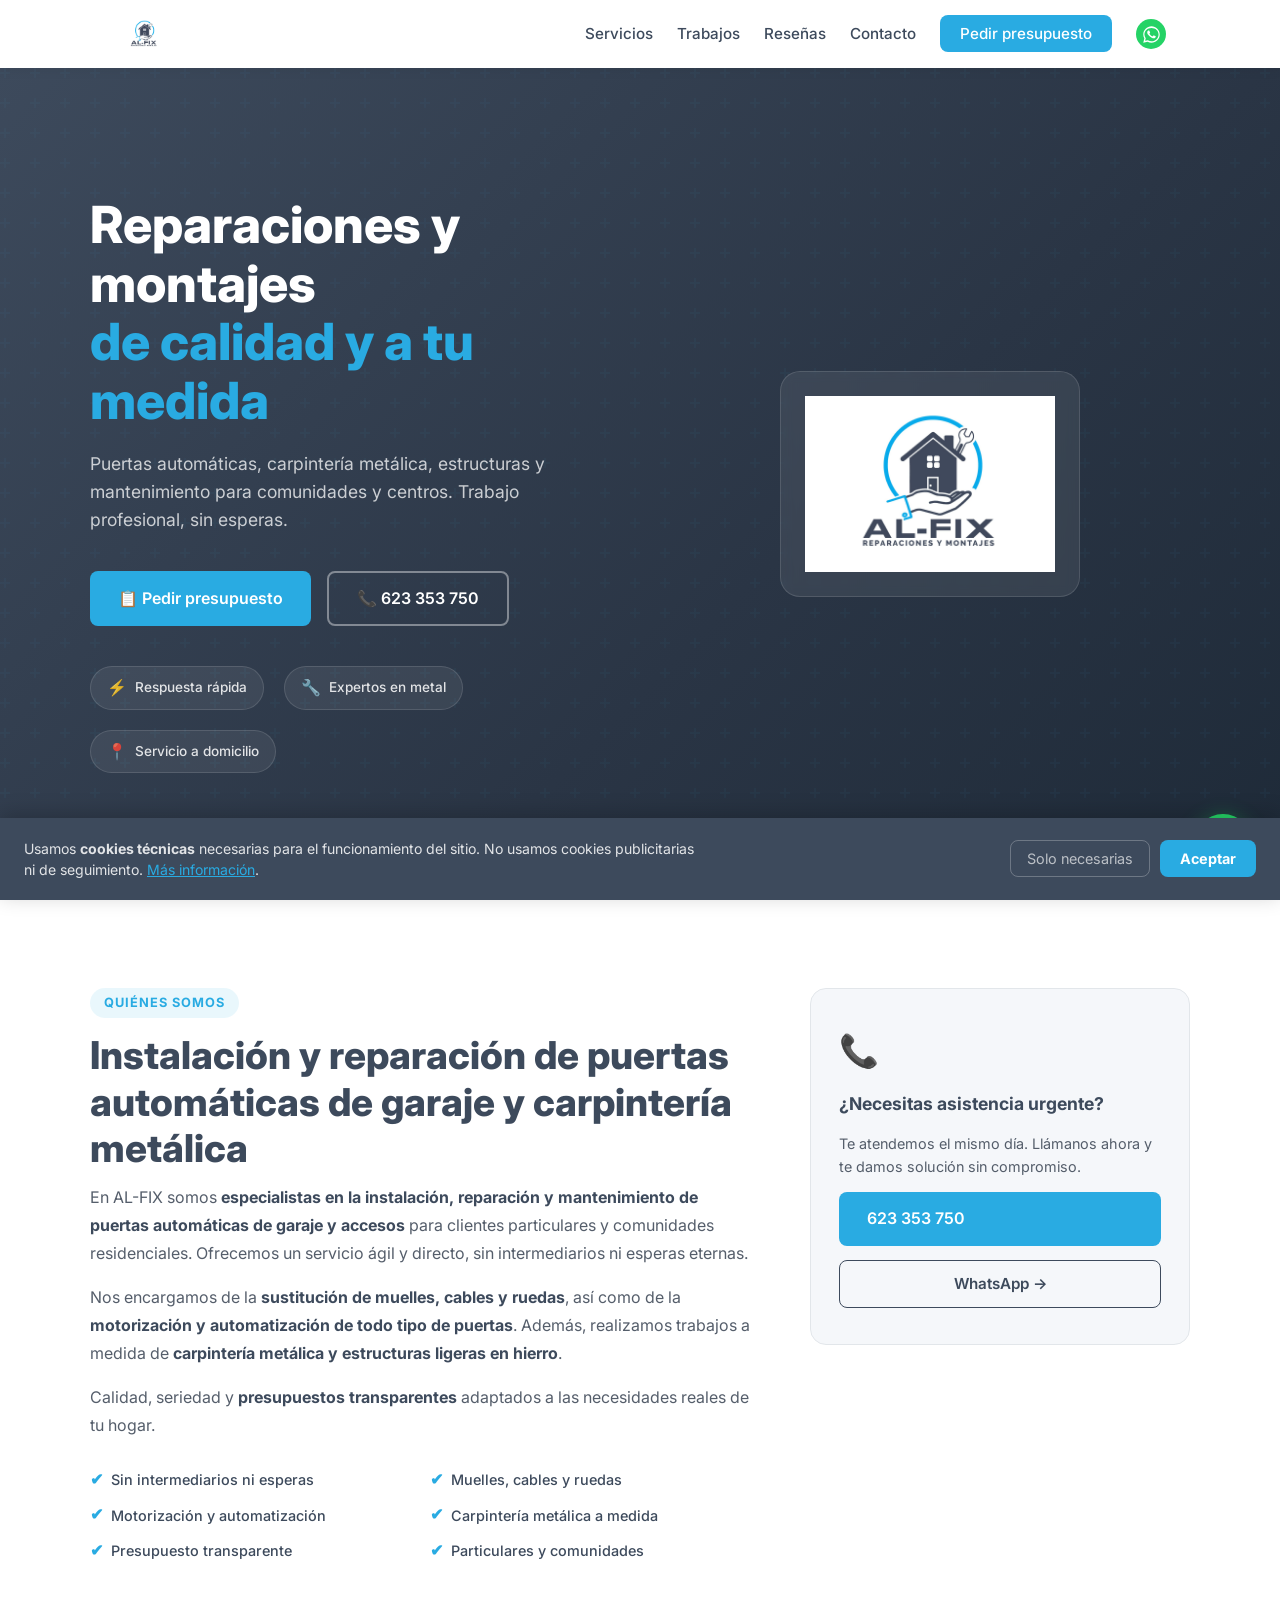
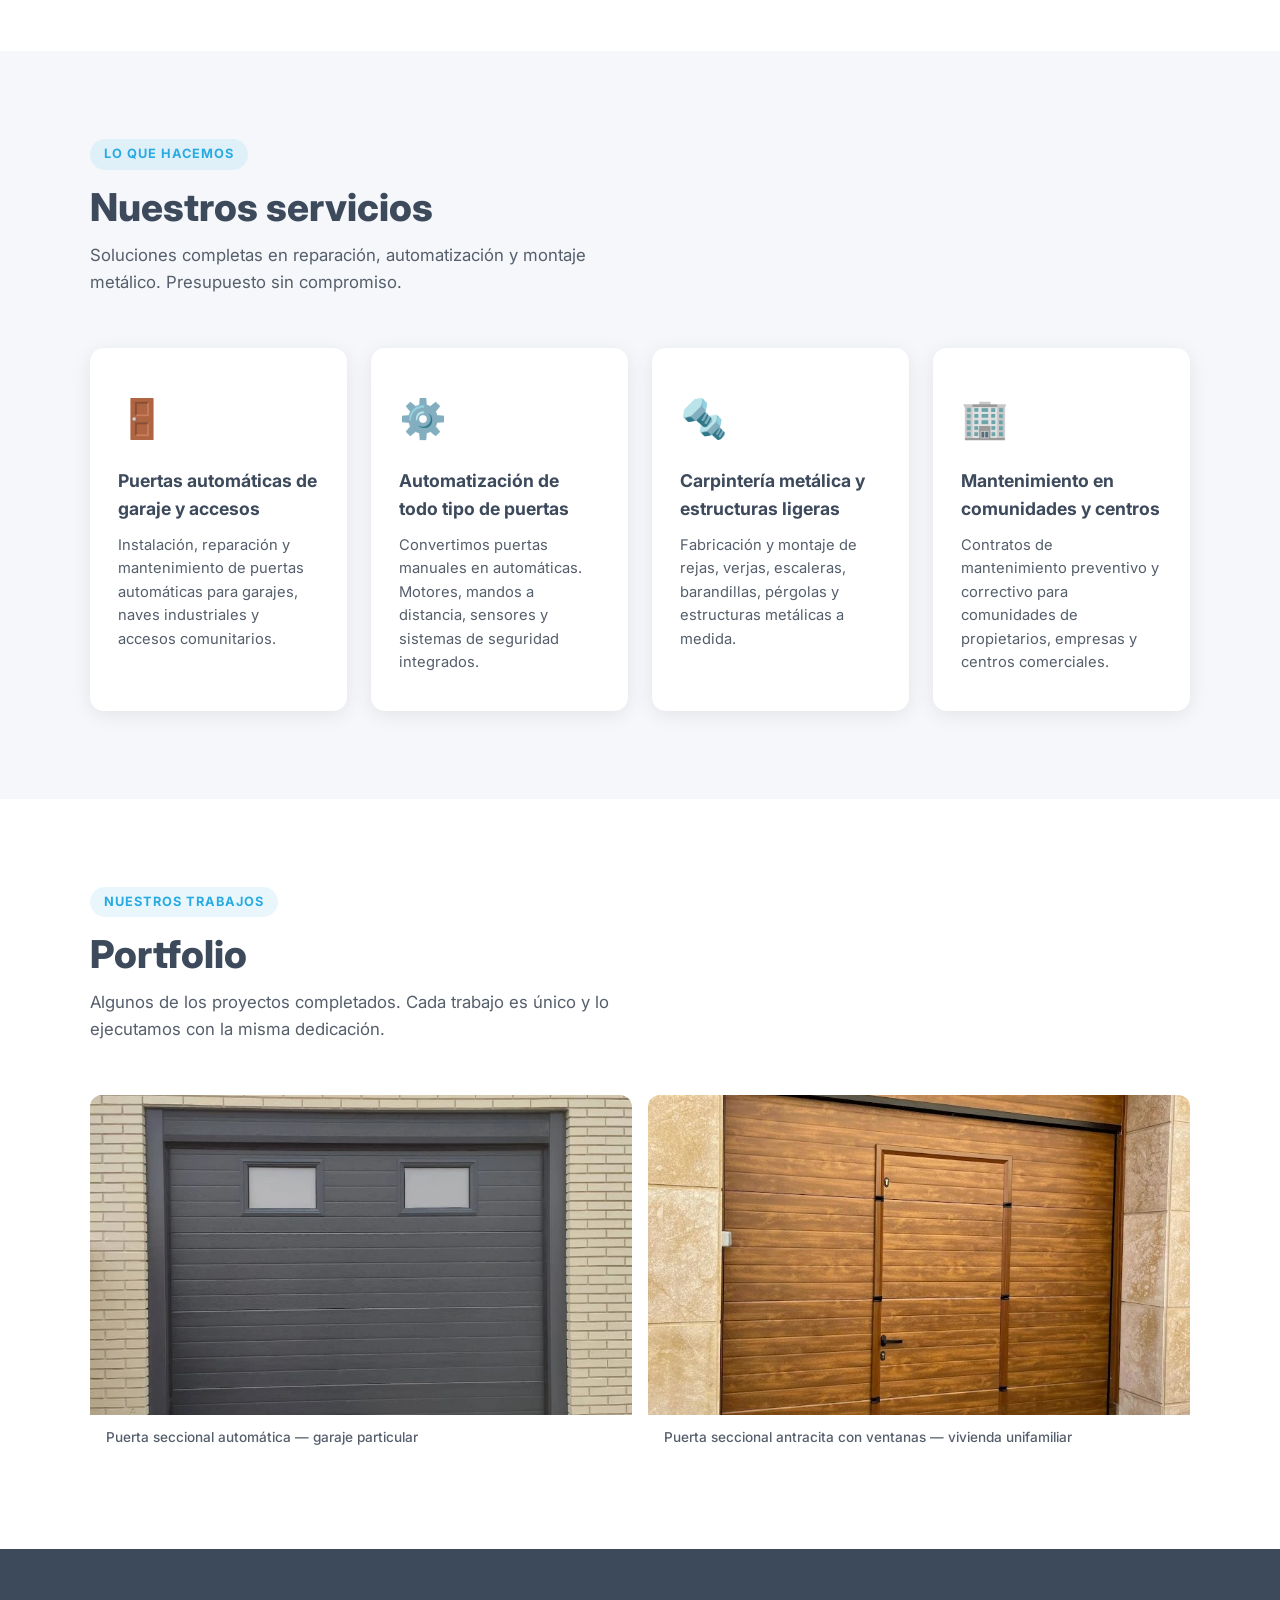
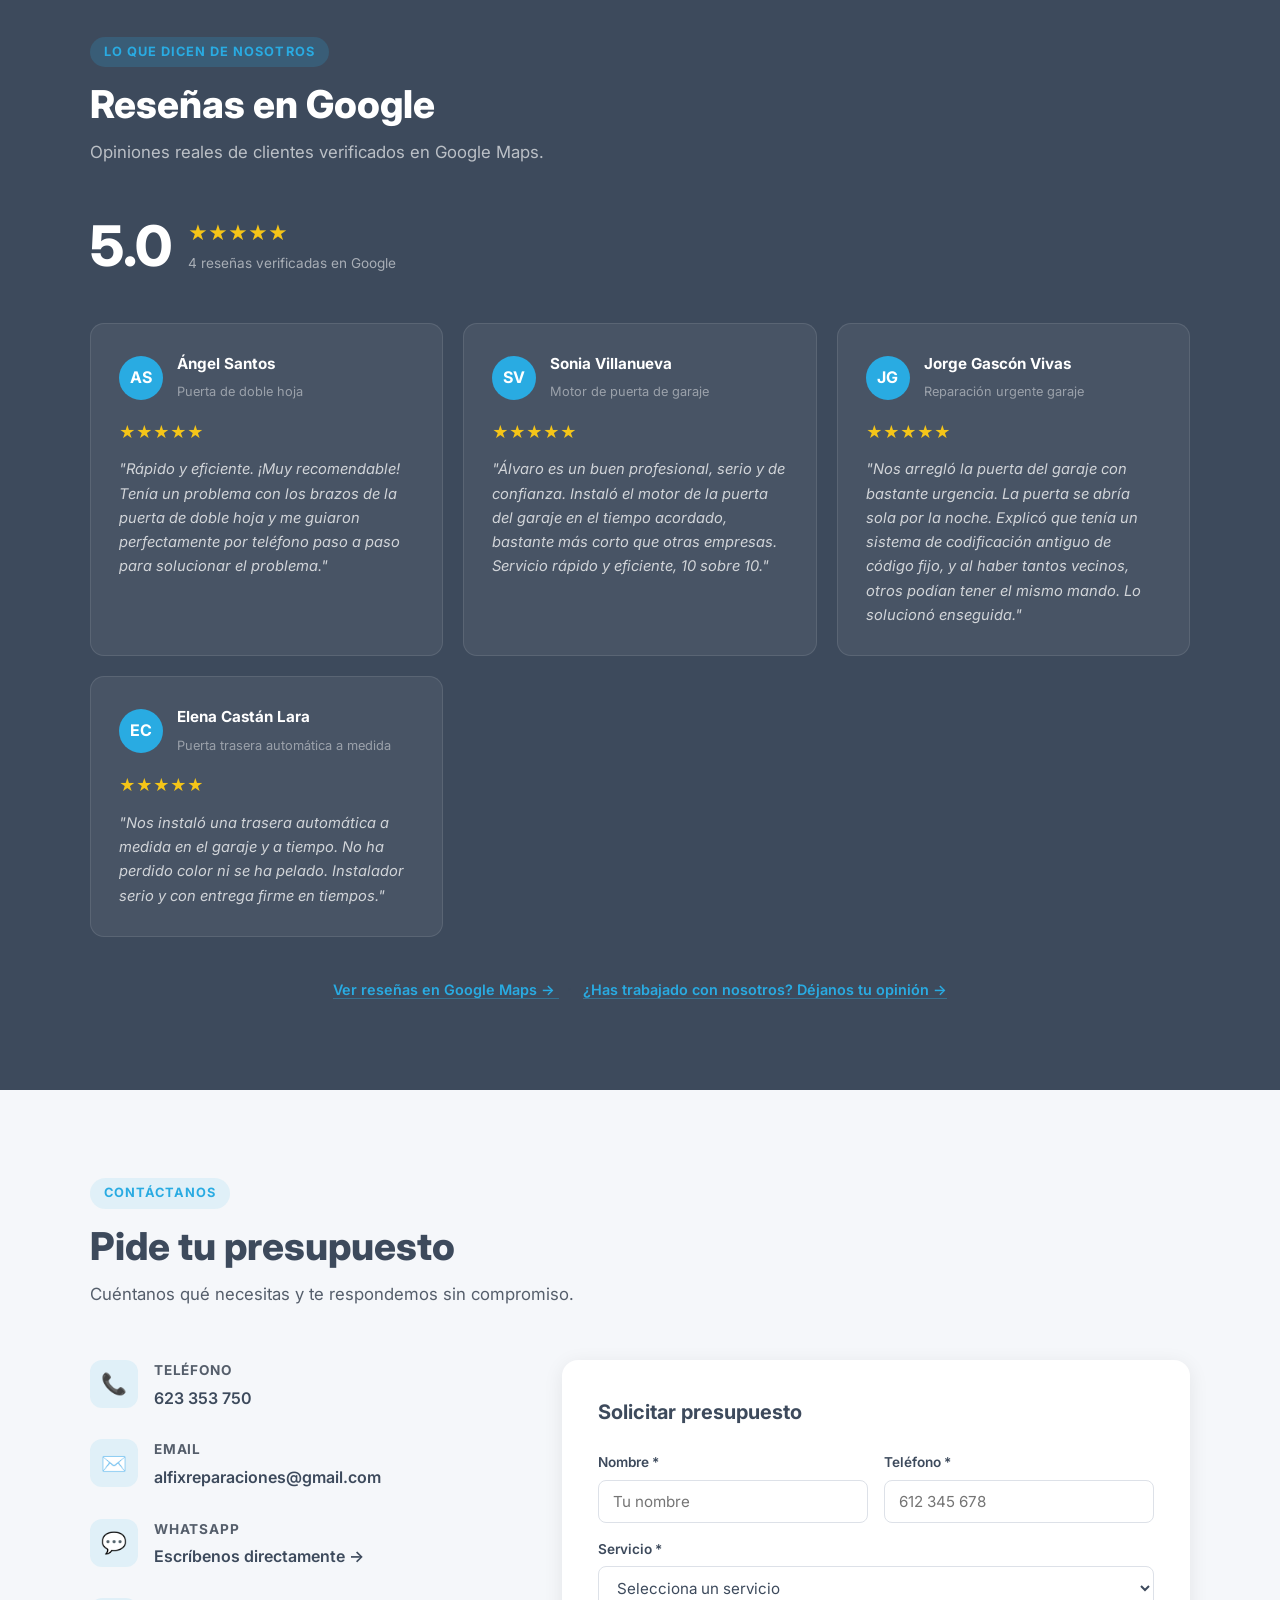
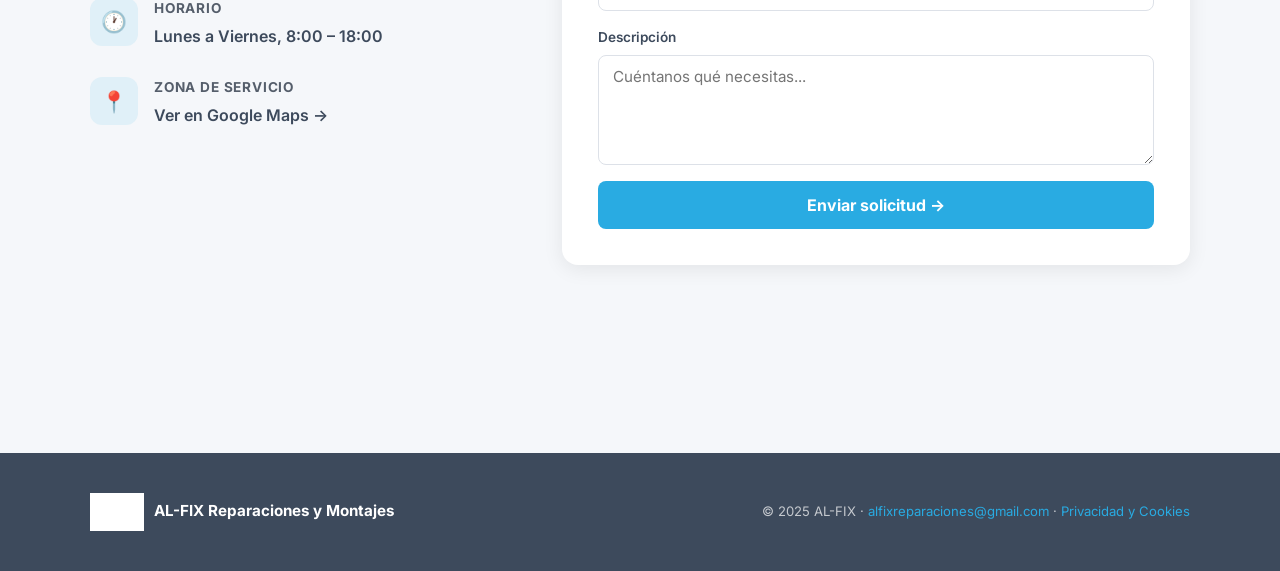
==== commit 46e1bec6: "Restore logo with white bg, fix nav and hero logo display, remove gallery note - Logo restaurado con" ====
--- a/index.html
+++ b/index.html
@@ -202,9 +202,6 @@
         </figure>
       </div>
 
-      <p class="galeria-note">
-        ¿Tienes más fotos de trabajos? <a href="#contacto">Envíanoslas</a> y las publicamos.
-      </p>
     </div>
   </section>
 
--- a/assets/css/styles.css
+++ b/assets/css/styles.css
@@ -56,10 +56,13 @@
 }
 
 .nav-logo img {
-  height: 44px;
+  height: 40px;
   width: auto;
-  max-width: 140px;
+  max-width: 130px;
   object-fit: contain;
+  background: #fff;
+  border-radius: 6px;
+  padding: 3px 6px;
 }
 
 .nav-logo span {
@@ -257,9 +260,13 @@
 
 .hero-logo-img {
   width: 100%;
-  max-width: 360px;
+  max-width: 300px;
   height: auto;
-  filter: drop-shadow(0 12px 32px rgba(41,171,226,.4));
+  background: rgba(255,255,255,.08);
+  border-radius: 20px;
+  padding: 24px;
+  backdrop-filter: blur(6px);
+  border: 1px solid rgba(255,255,255,.12);
 }
 
 /* --- SECCIONES comunes --- */
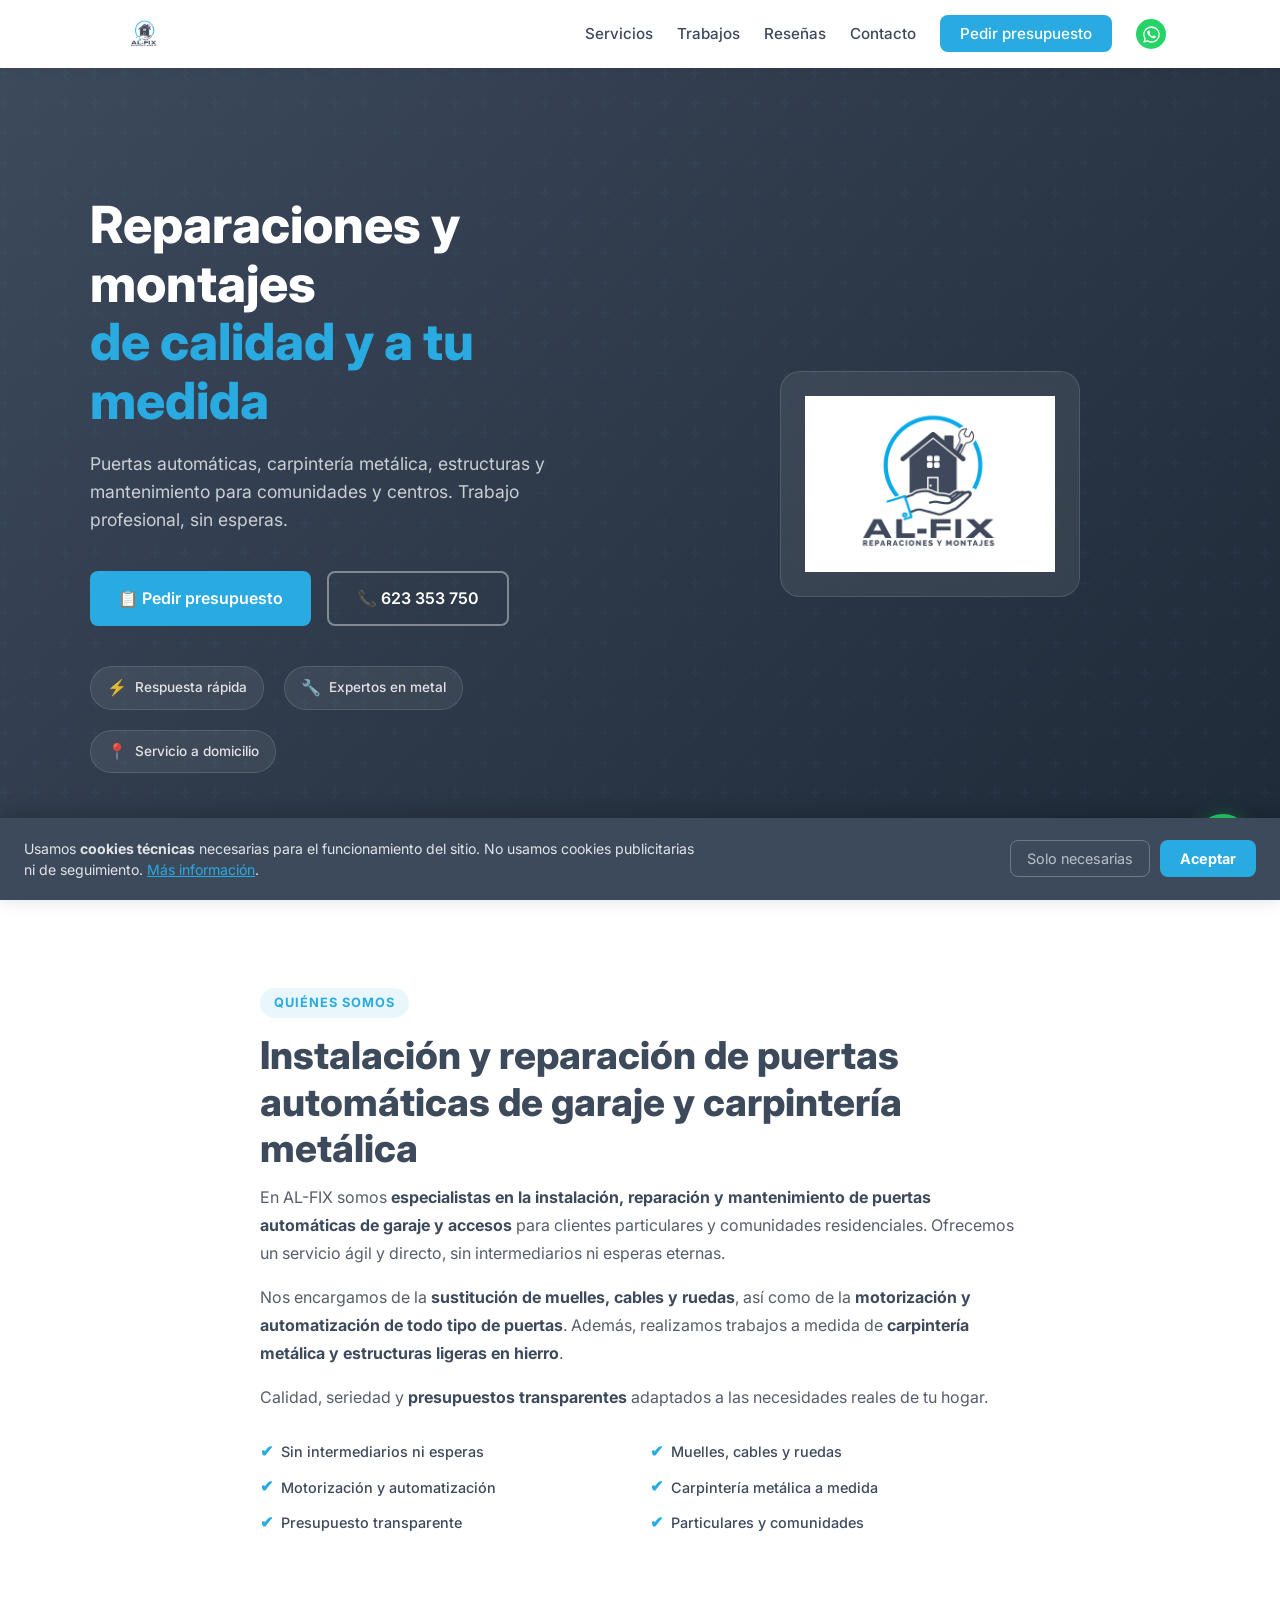
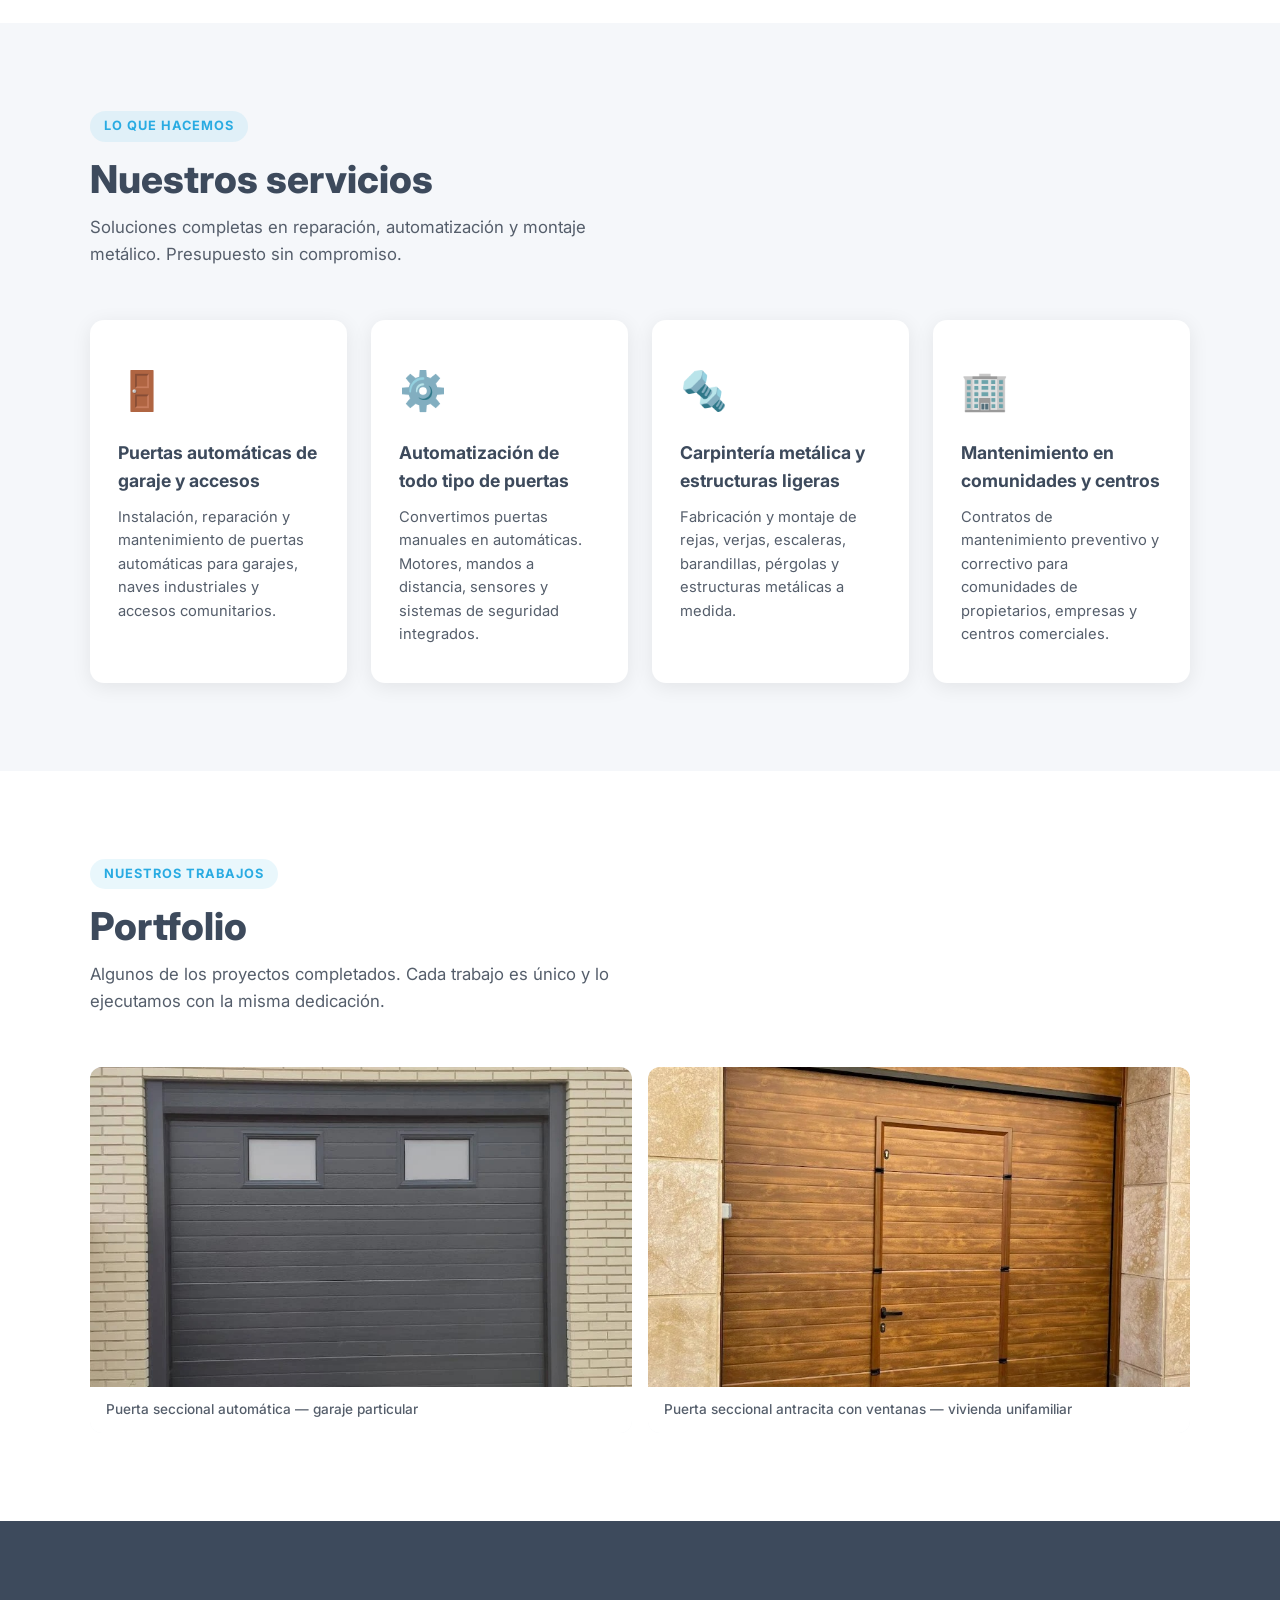
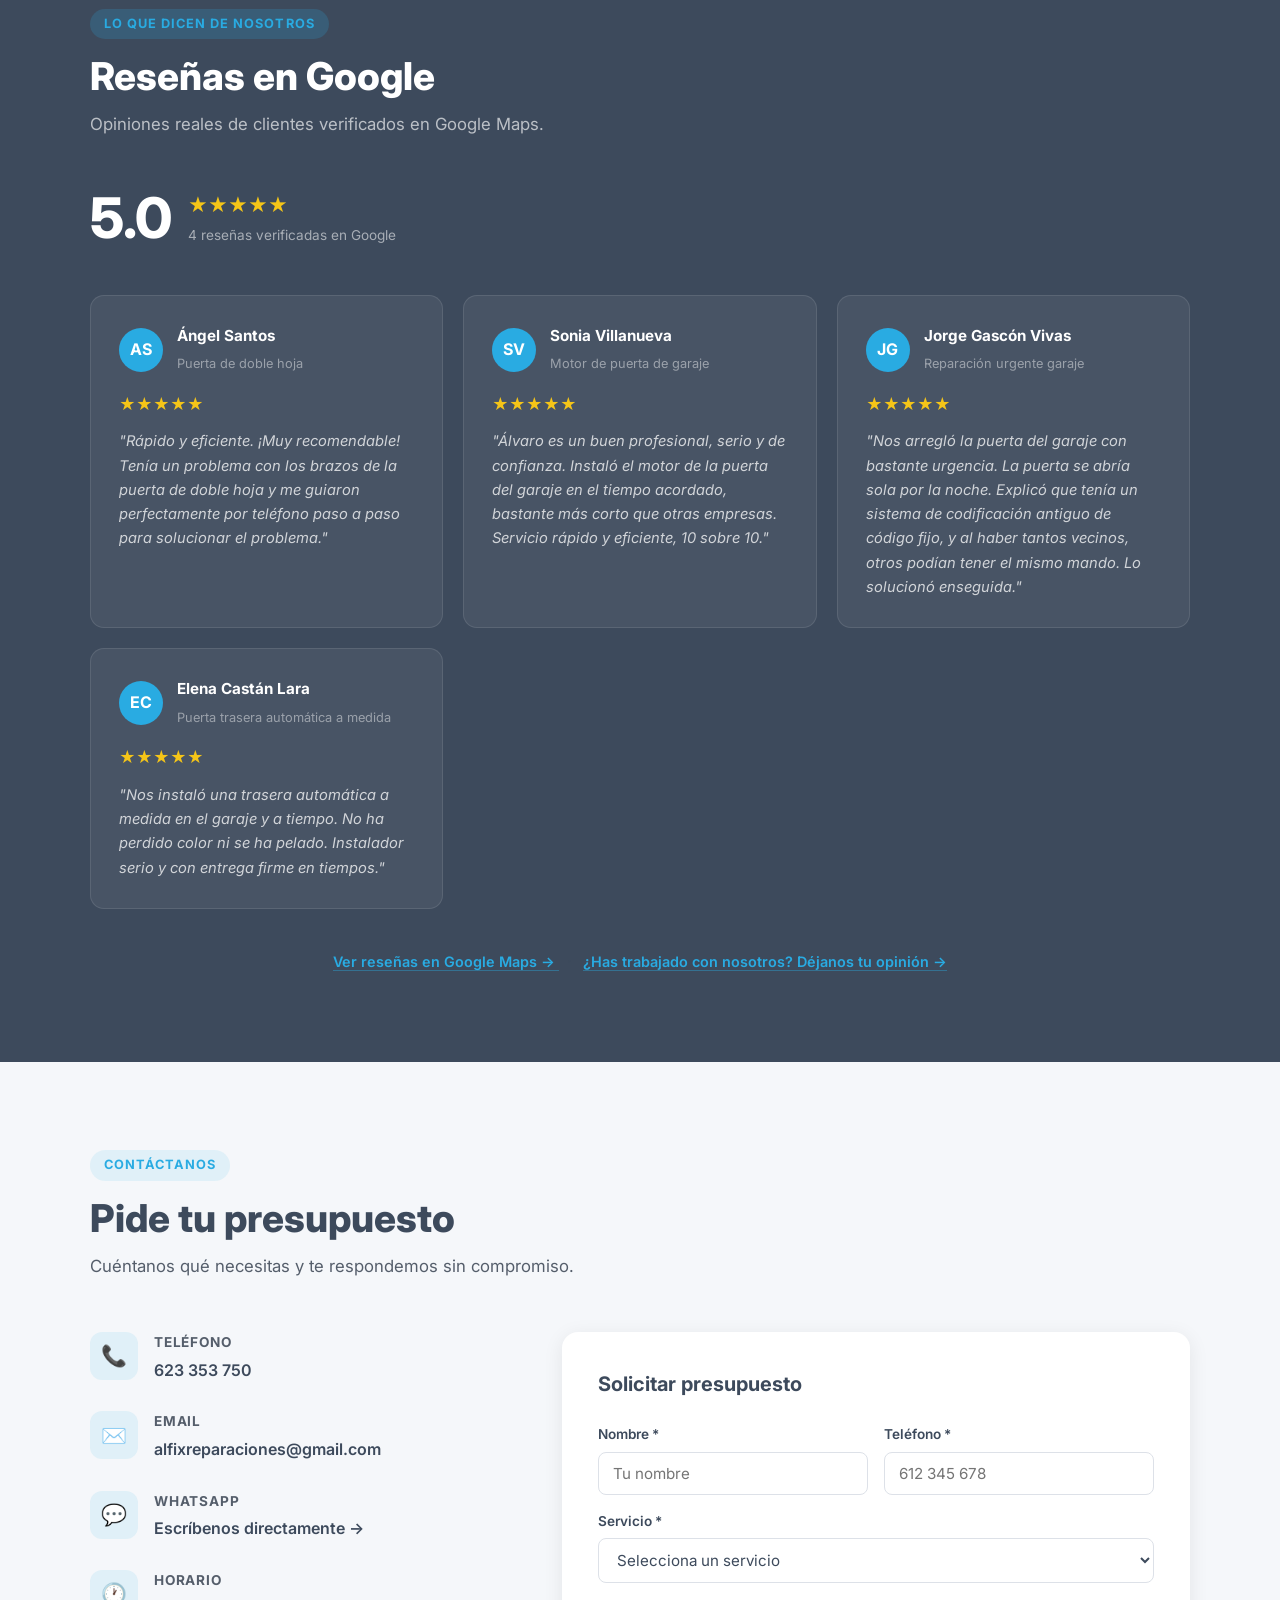
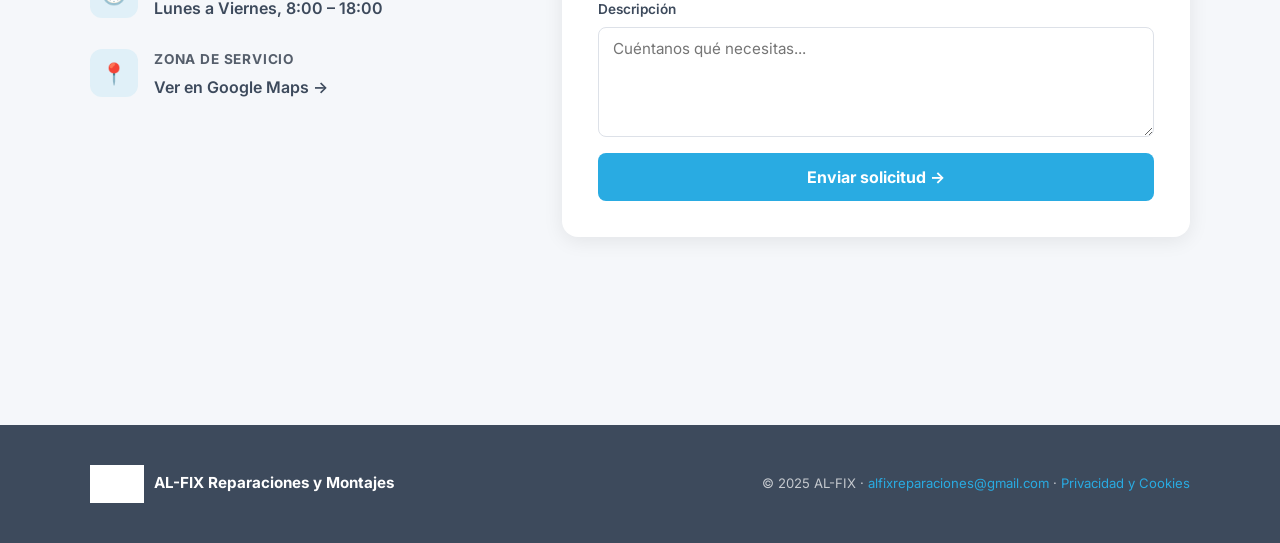
==== commit 0e447884: "Remove urgency CTA block from sobre-nosotros section Co-Authored-By: Claude Sonnet 4.6 <noreply@anth" ====
--- a/index.html
+++ b/index.html
@@ -125,16 +125,6 @@
           <div class="sobre-punto"><span>✔</span> Particulares y comunidades</div>
         </div>
       </div>
-      <div class="sobre-cta-wrap">
-        <div class="sobre-cta-card">
-          <div class="sobre-cta-icon">📞</div>
-          <h3>¿Necesitas asistencia urgente?</h3>
-          <p>Te atendemos el mismo día. Llámanos ahora y te damos solución sin compromiso.</p>
-          <a href="tel:623353750" class="btn-primary">623 353 750</a>
-          <a href="https://wa.me/34623353750?text=Hola%2C%20me%20gustar%C3%ADa%20pedir%20un%20presupuesto"
-             target="_blank" rel="noopener" class="btn-outline-dark">WhatsApp →</a>
-        </div>
-      </div>
     </div>
   </section>
 
--- a/assets/css/styles.css
+++ b/assets/css/styles.css
@@ -310,9 +310,10 @@
 
 .sobre-grid {
   display: grid;
-  grid-template-columns: 1fr 380px;
+  grid-template-columns: 1fr;
   gap: 60px;
   align-items: start;
+  max-width: 760px;
 }
 
 .sobre-texto p {
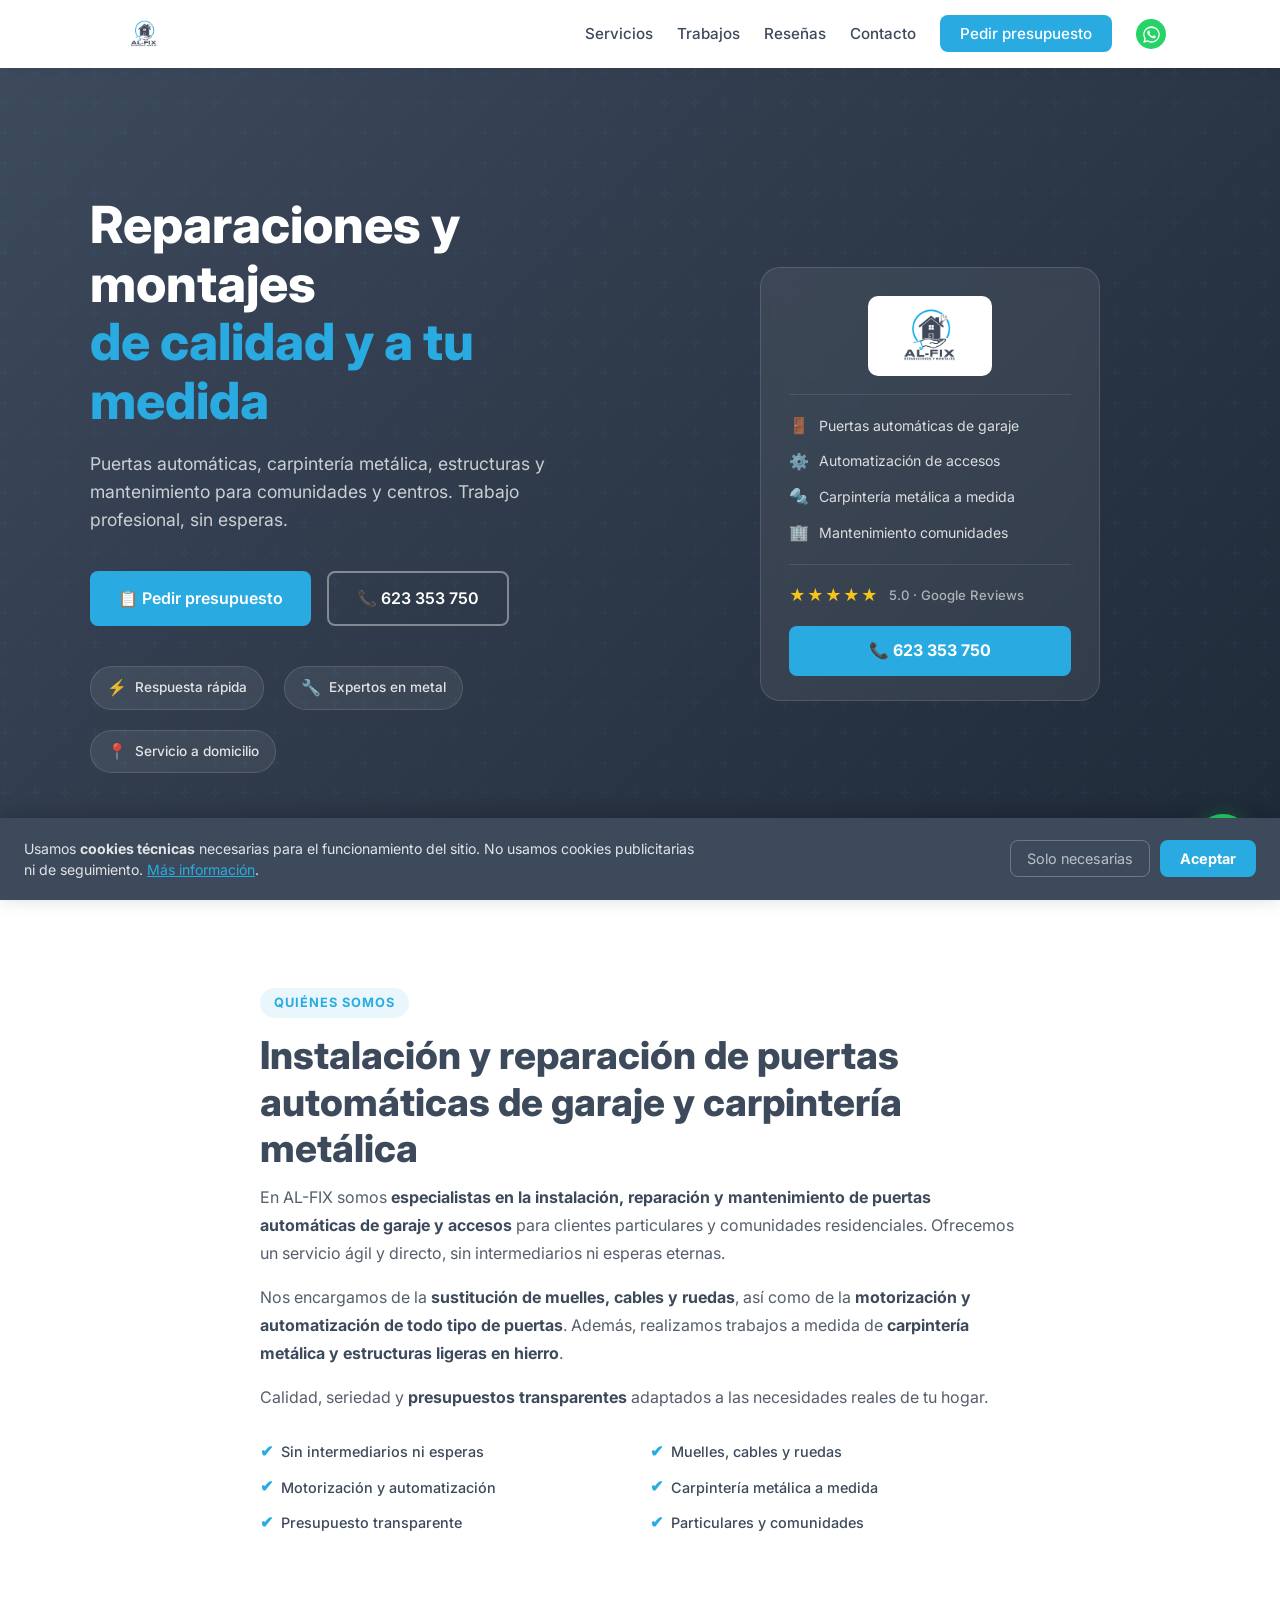
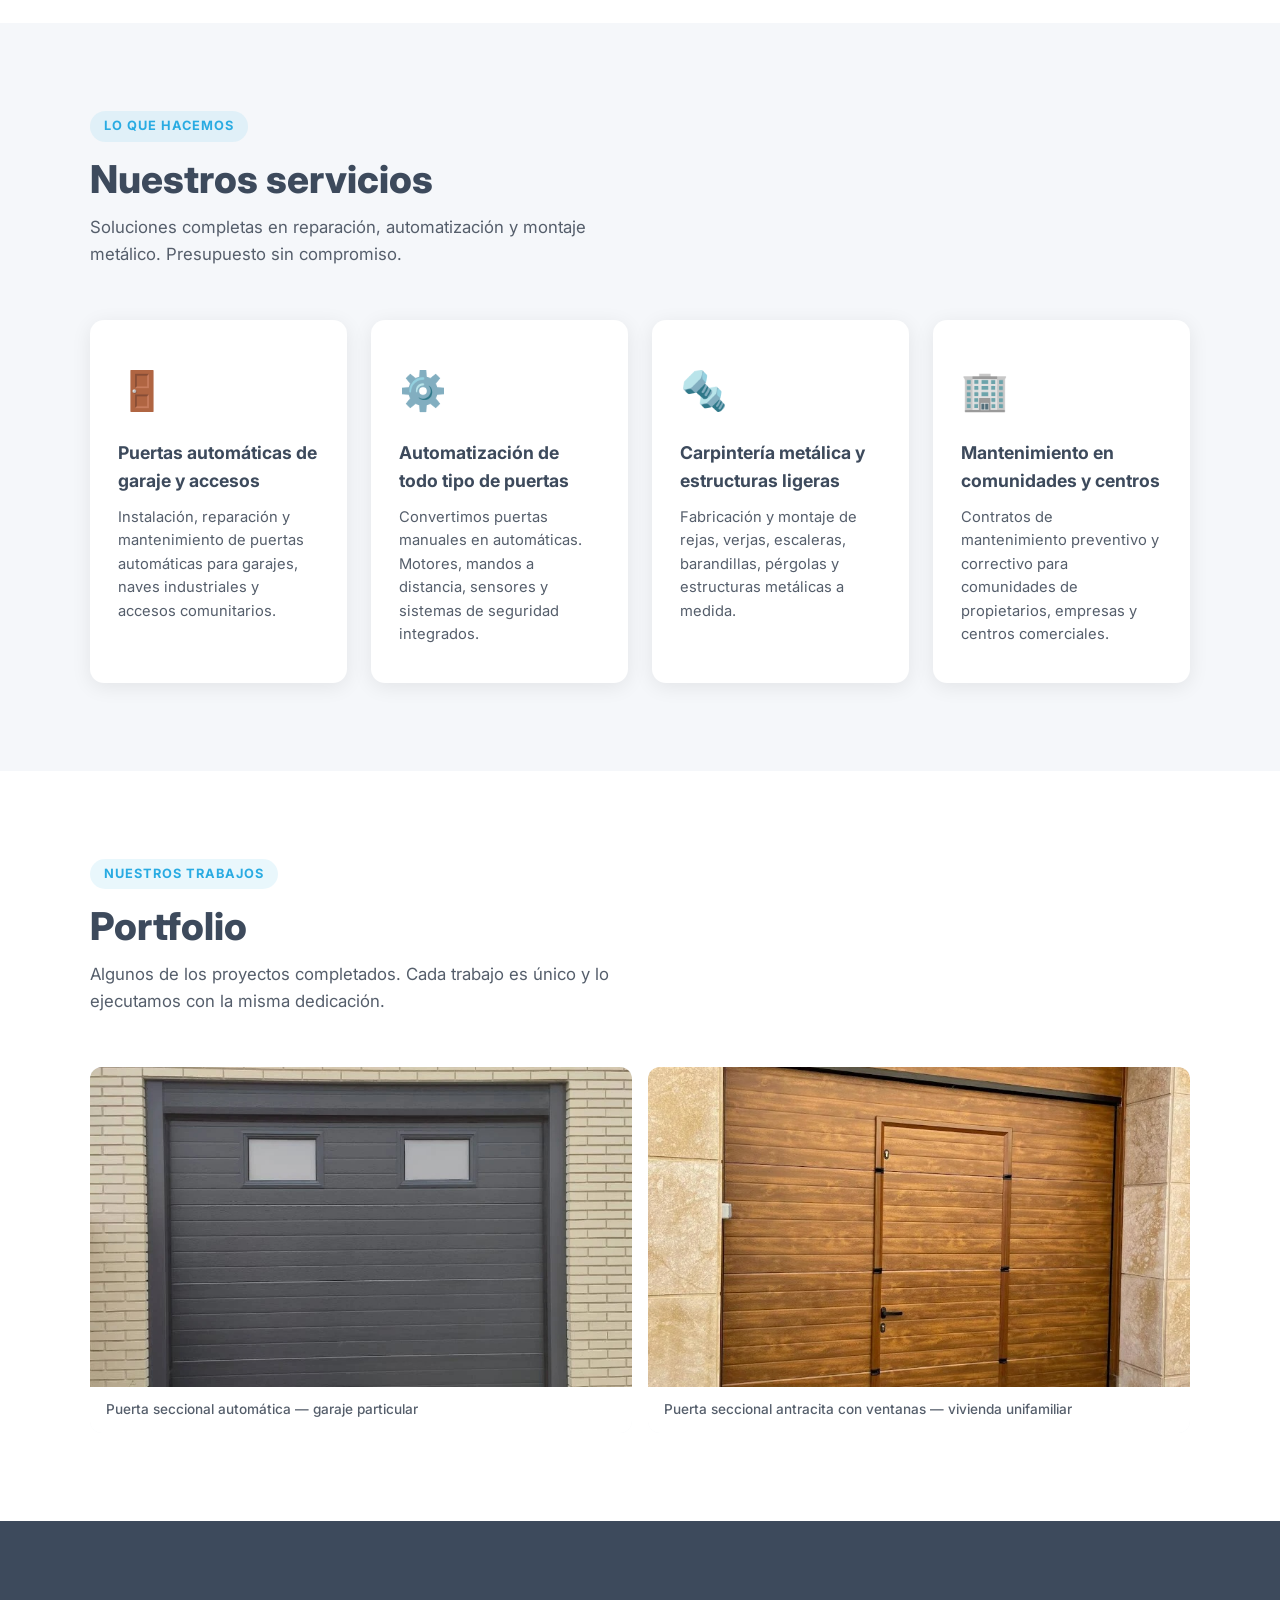
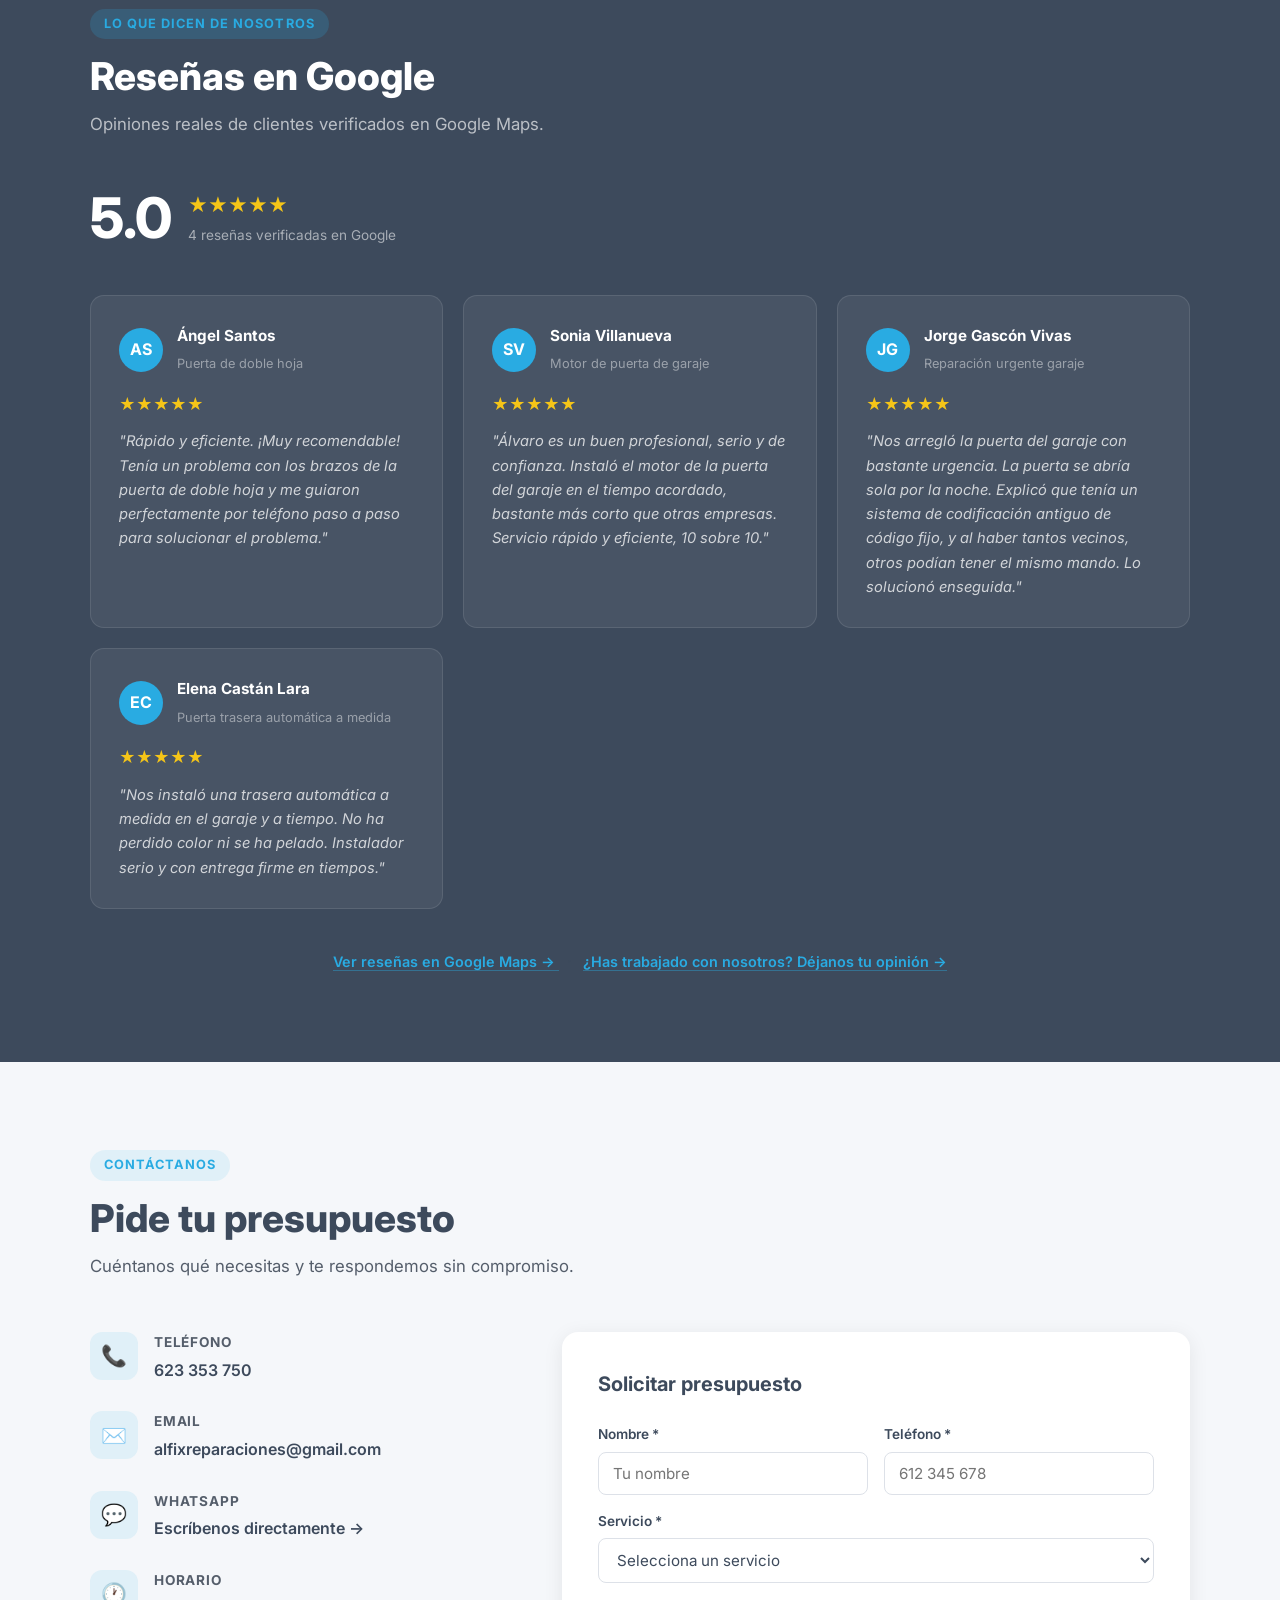
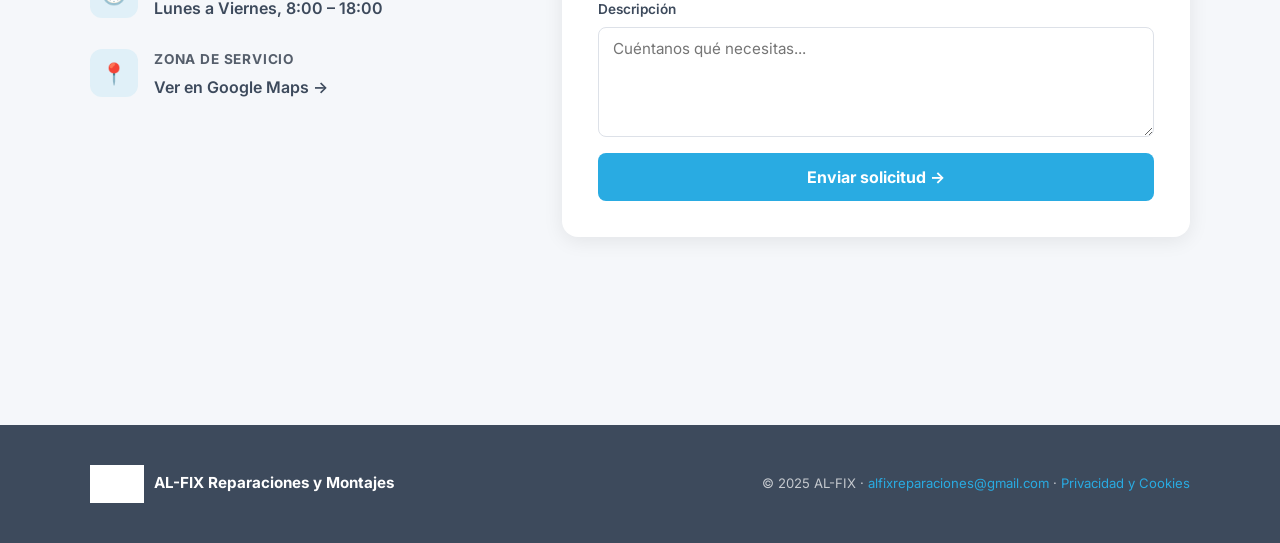
==== commit 8b47caed: "Redesign hero right panel: replace standalone logo with info card Card con logo, lista de 4 servicio" ====
--- a/index.html
+++ b/index.html
@@ -93,8 +93,25 @@
         </div>
       </div>
 
-      <div class="hero-visual" aria-hidden="true">
-        <img src="assets/img/logo.png" alt="AL-FIX Reparaciones y Montajes" class="hero-logo-img">
+      <div class="hero-visual">
+        <div class="hero-card">
+          <div class="hero-card-logo">
+            <img src="assets/img/logo.png" alt="AL-FIX">
+          </div>
+          <div class="hero-card-divider"></div>
+          <ul class="hero-card-servicios">
+            <li><span class="hcs-icon">🚪</span> Puertas automáticas de garaje</li>
+            <li><span class="hcs-icon">⚙️</span> Automatización de accesos</li>
+            <li><span class="hcs-icon">🔩</span> Carpintería metálica a medida</li>
+            <li><span class="hcs-icon">🏢</span> Mantenimiento comunidades</li>
+          </ul>
+          <div class="hero-card-divider"></div>
+          <div class="hero-card-rating">
+            <div class="hero-card-stars">★★★★★</div>
+            <span>5.0 · Google Reviews</span>
+          </div>
+          <a href="tel:623353750" class="hero-card-tel">📞 623 353 750</a>
+        </div>
       </div>
     </div>
   </section>
--- a/assets/css/styles.css
+++ b/assets/css/styles.css
@@ -258,16 +258,87 @@
   align-items: center;
 }
 
-.hero-logo-img {
+.hero-card {
+  background: rgba(255,255,255,.07);
+  border: 1px solid rgba(255,255,255,.13);
+  border-radius: 20px;
+  padding: 28px 28px 24px;
+  backdrop-filter: blur(10px);
   width: 100%;
-  max-width: 300px;
-  height: auto;
-  background: rgba(255,255,255,.08);
-  border-radius: 20px;
-  padding: 24px;
-  backdrop-filter: blur(6px);
-  border: 1px solid rgba(255,255,255,.12);
-}
+  max-width: 340px;
+  display: flex;
+  flex-direction: column;
+  gap: 18px;
+}
+
+.hero-card-logo {
+  display: flex;
+  justify-content: center;
+}
+
+.hero-card-logo img {
+  height: 80px;
+  width: auto;
+  object-fit: contain;
+  background: #fff;
+  border-radius: 10px;
+  padding: 6px 14px;
+}
+
+.hero-card-divider {
+  height: 1px;
+  background: rgba(255,255,255,.1);
+}
+
+.hero-card-servicios {
+  list-style: none;
+  display: flex;
+  flex-direction: column;
+  gap: 10px;
+}
+
+.hero-card-servicios li {
+  font-size: .88rem;
+  color: rgba(255,255,255,.82);
+  display: flex;
+  align-items: center;
+  gap: 10px;
+}
+
+.hcs-icon { font-size: 1rem; flex-shrink: 0; }
+
+.hero-card-rating {
+  display: flex;
+  align-items: center;
+  gap: 10px;
+}
+
+.hero-card-stars {
+  color: #F5C518;
+  font-size: 1rem;
+  letter-spacing: 1px;
+}
+
+.hero-card-rating span {
+  font-size: .82rem;
+  color: rgba(255,255,255,.6);
+  font-weight: 500;
+}
+
+.hero-card-tel {
+  display: block;
+  text-align: center;
+  background: var(--azul);
+  color: var(--blanco);
+  font-weight: 700;
+  font-size: 1rem;
+  padding: 12px;
+  border-radius: var(--radio);
+  text-decoration: none;
+  transition: background var(--trans), transform var(--trans);
+}
+
+.hero-card-tel:hover { background: #1d95cc; transform: translateY(-1px); }
 
 /* --- SECCIONES comunes --- */
 section { padding: 88px 24px; }
